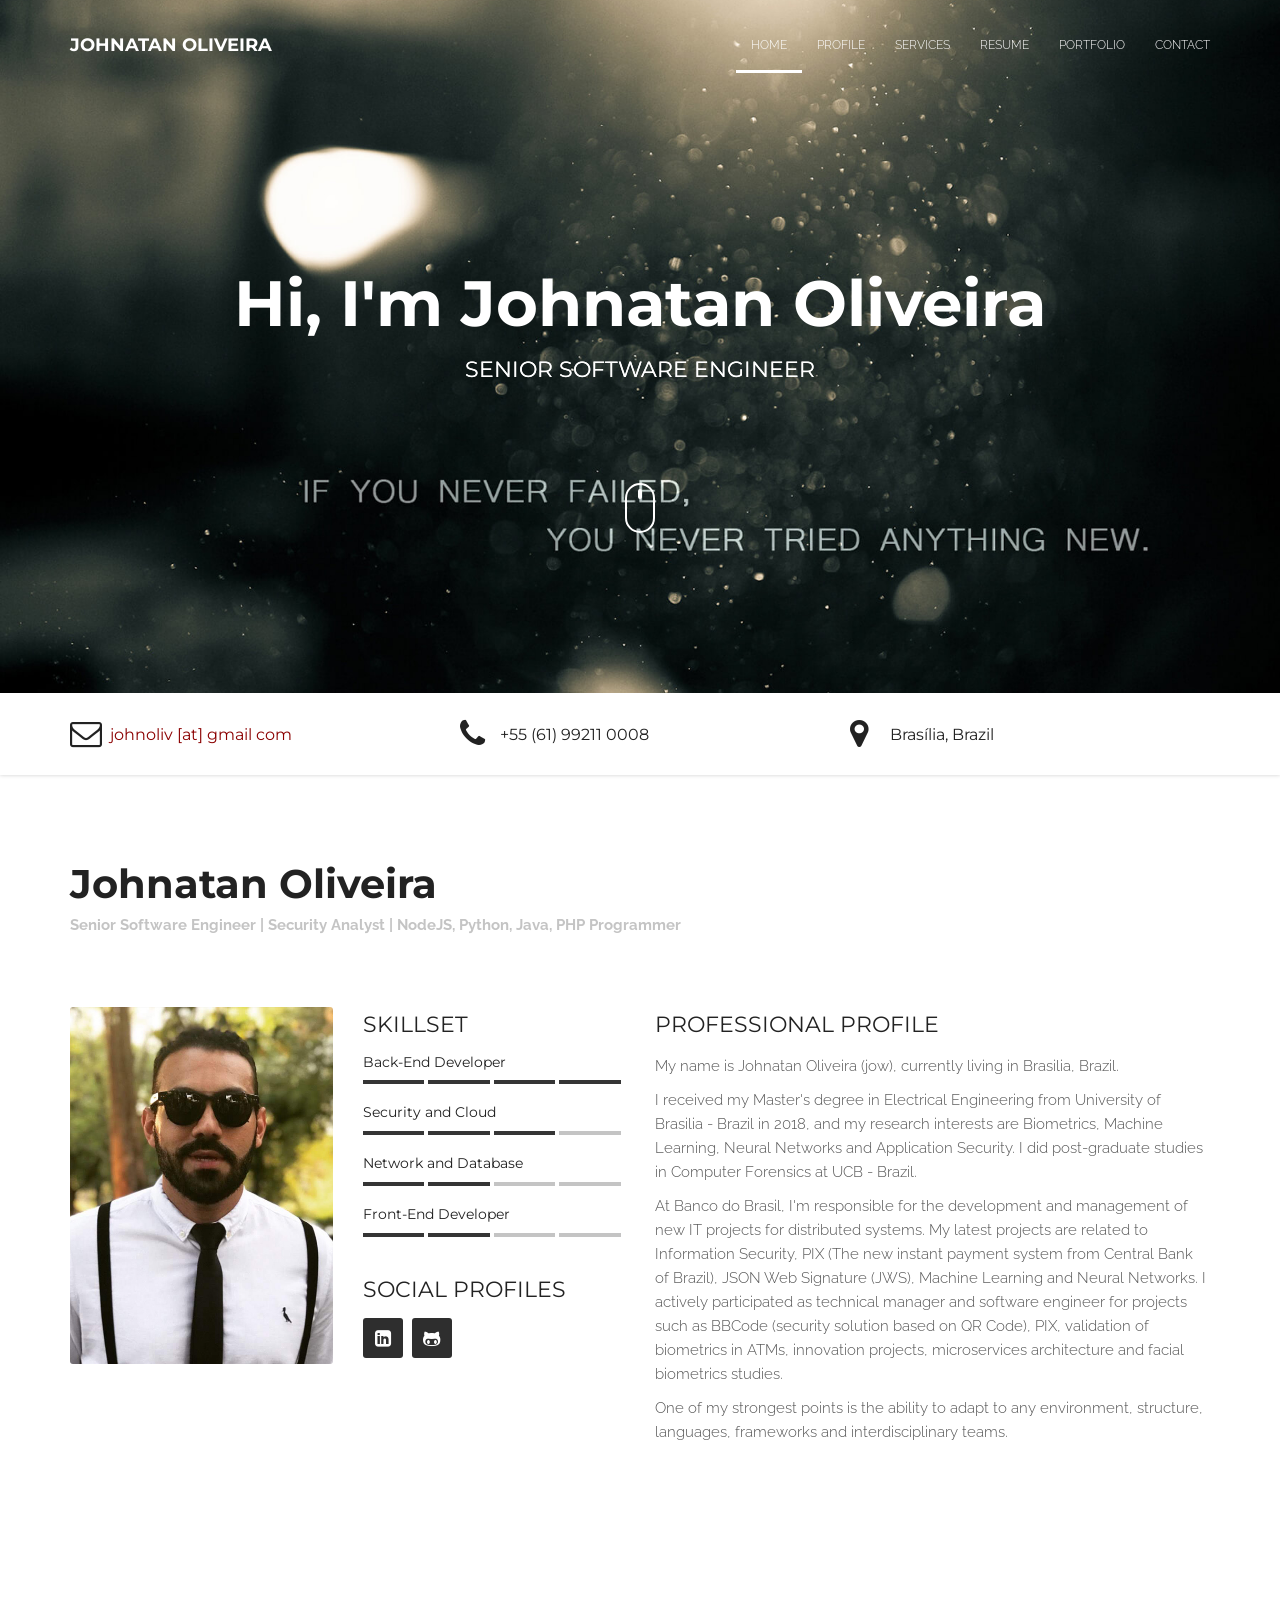
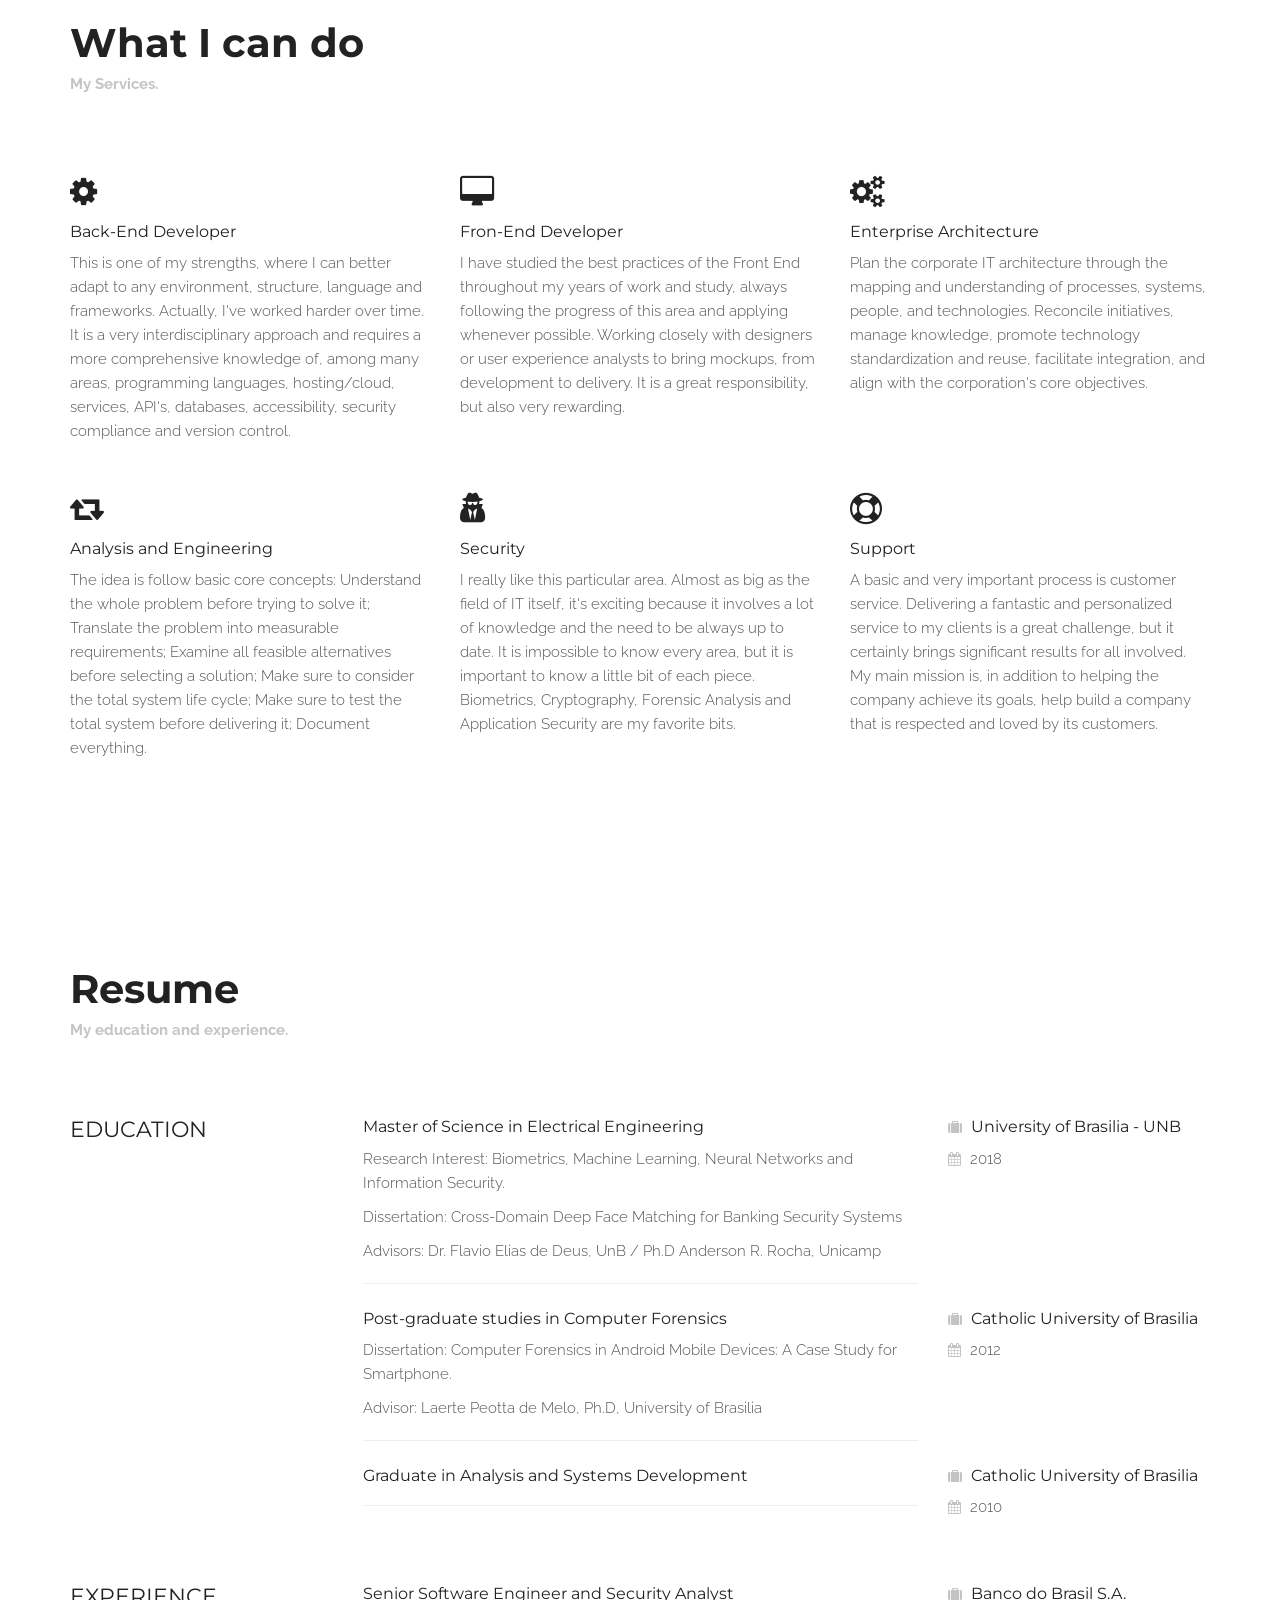
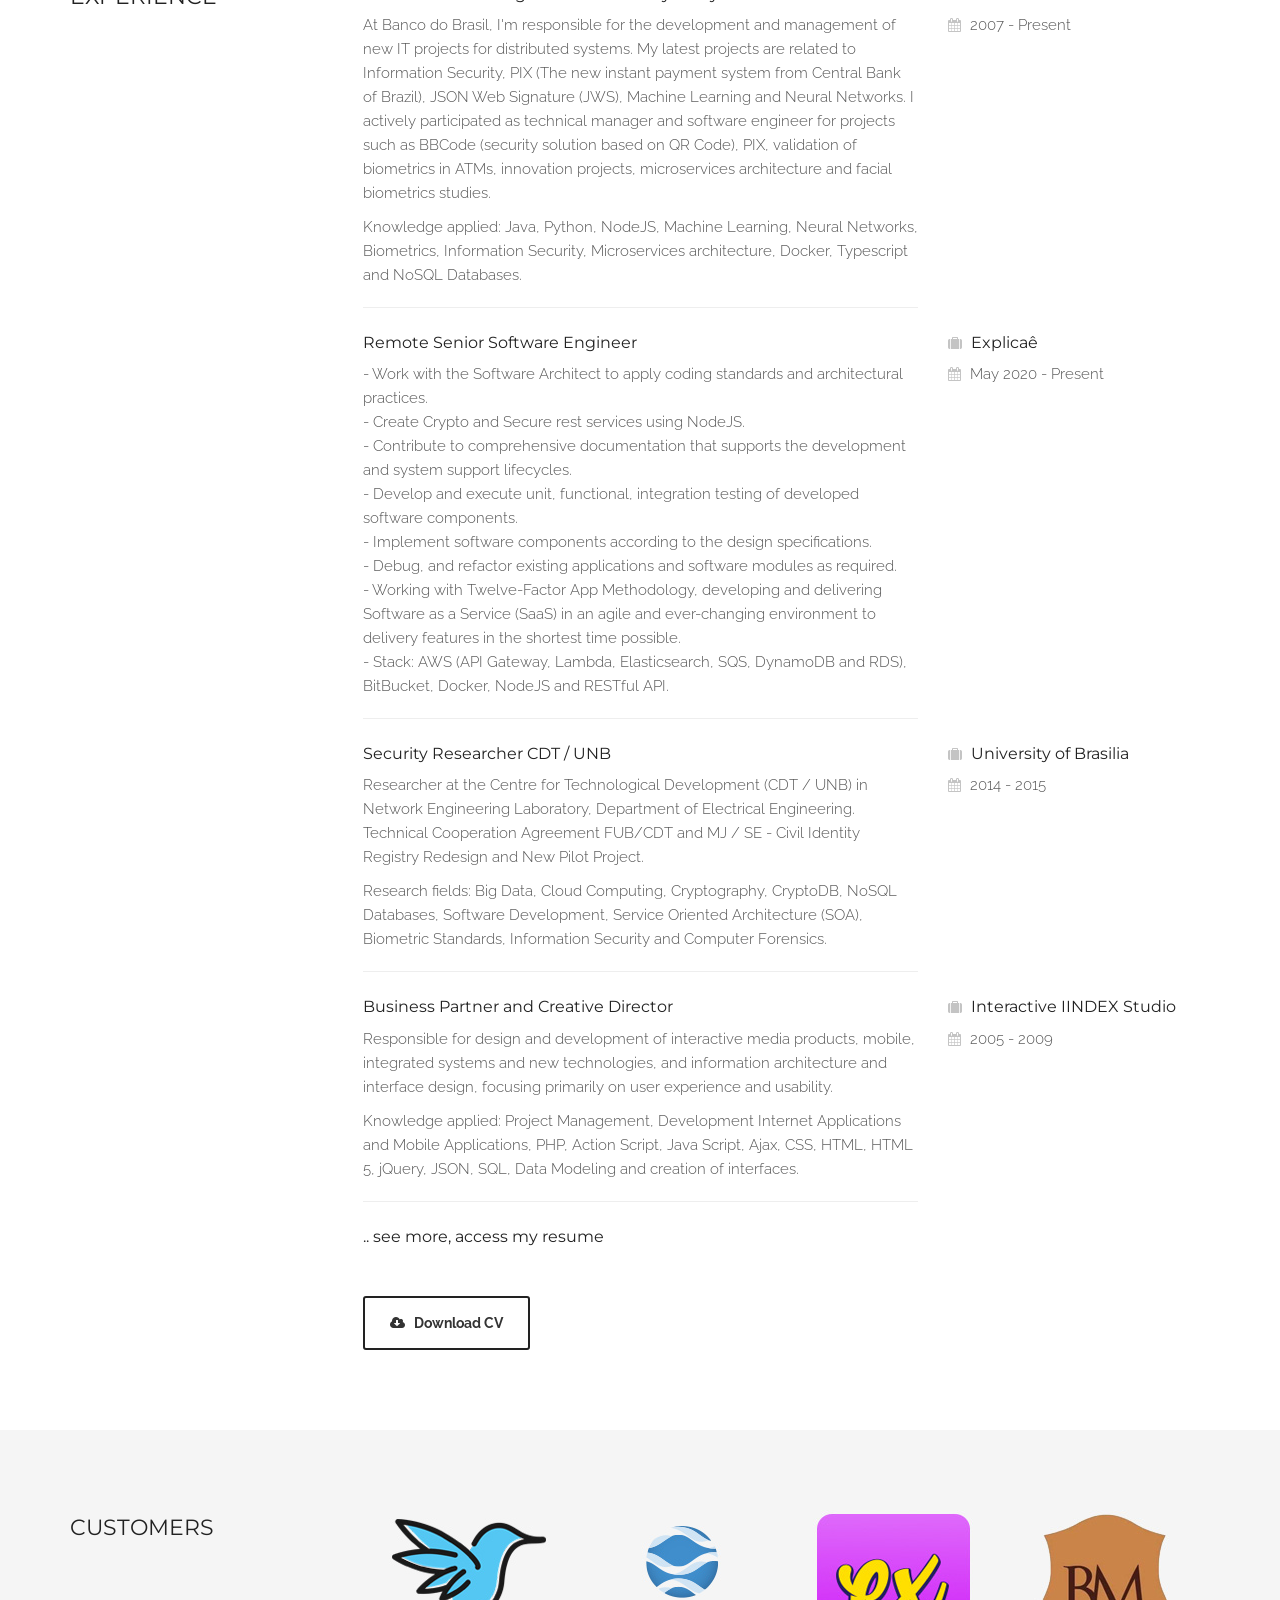
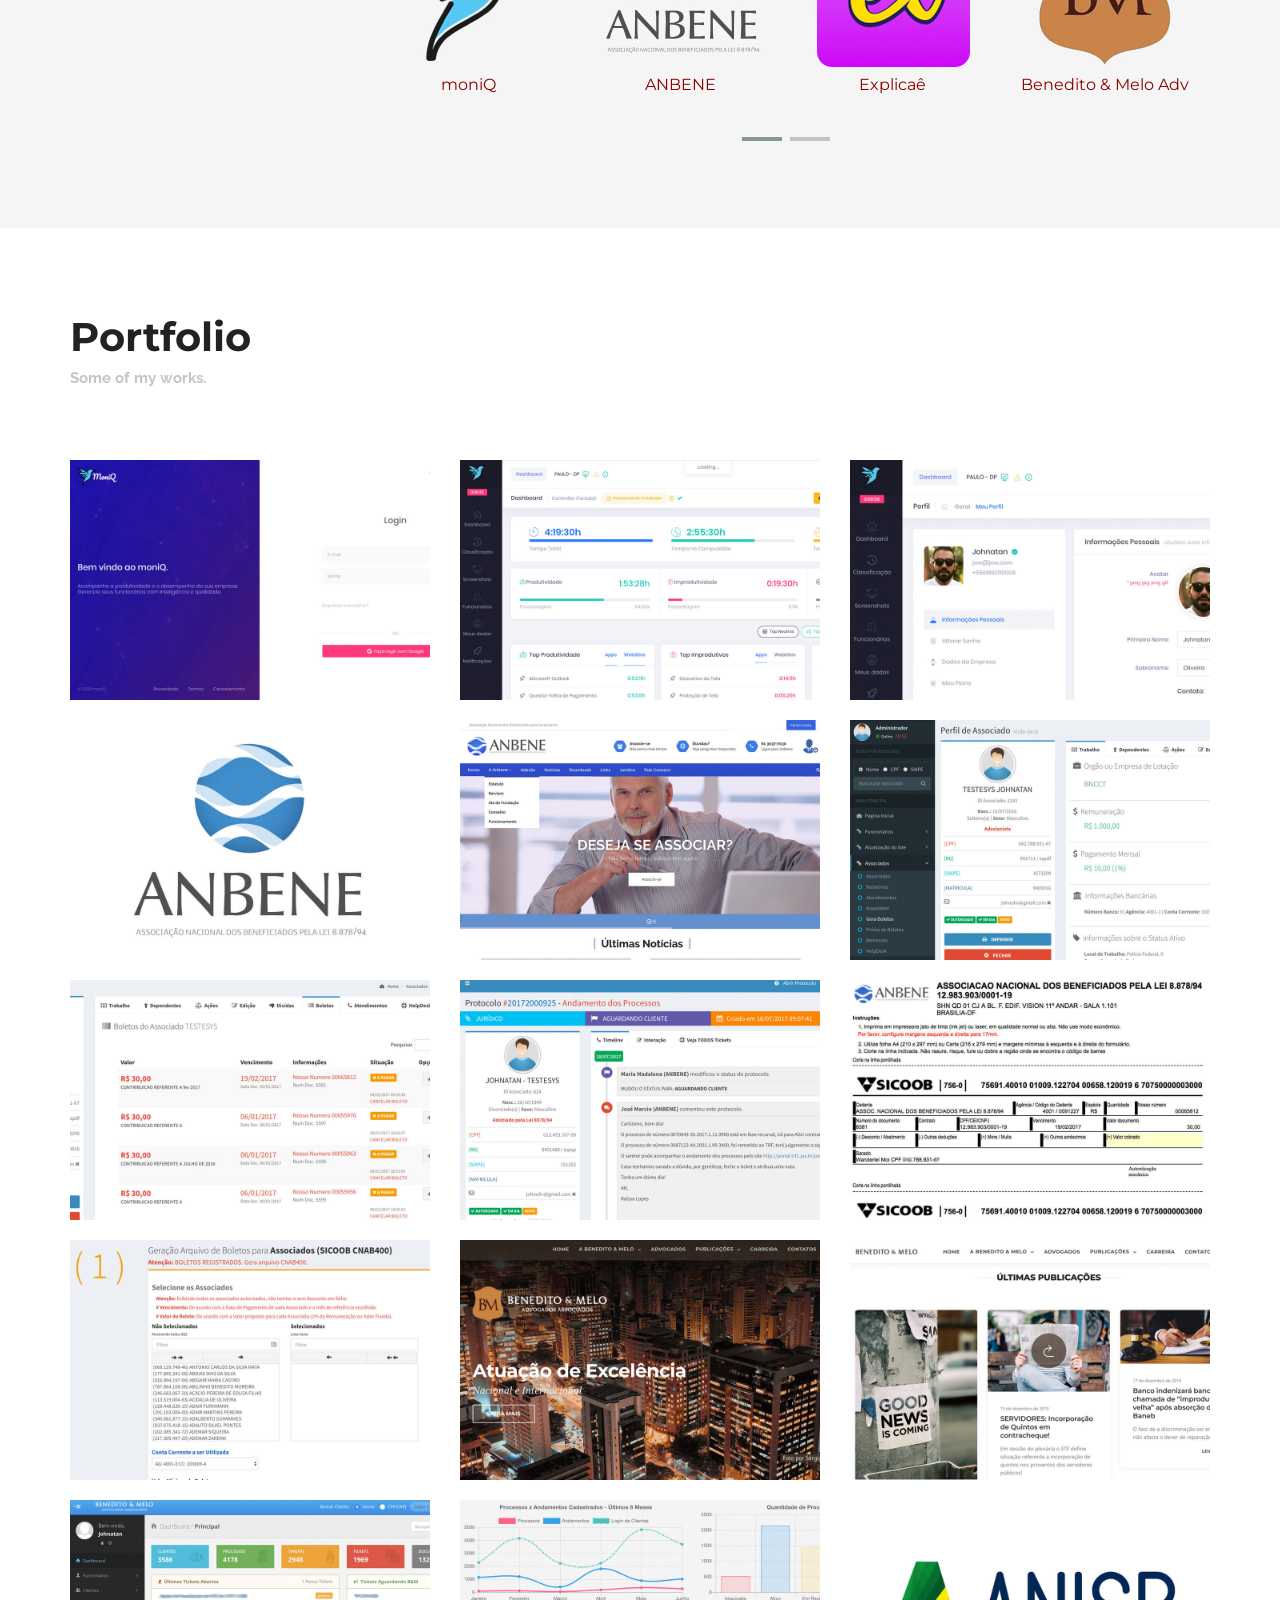
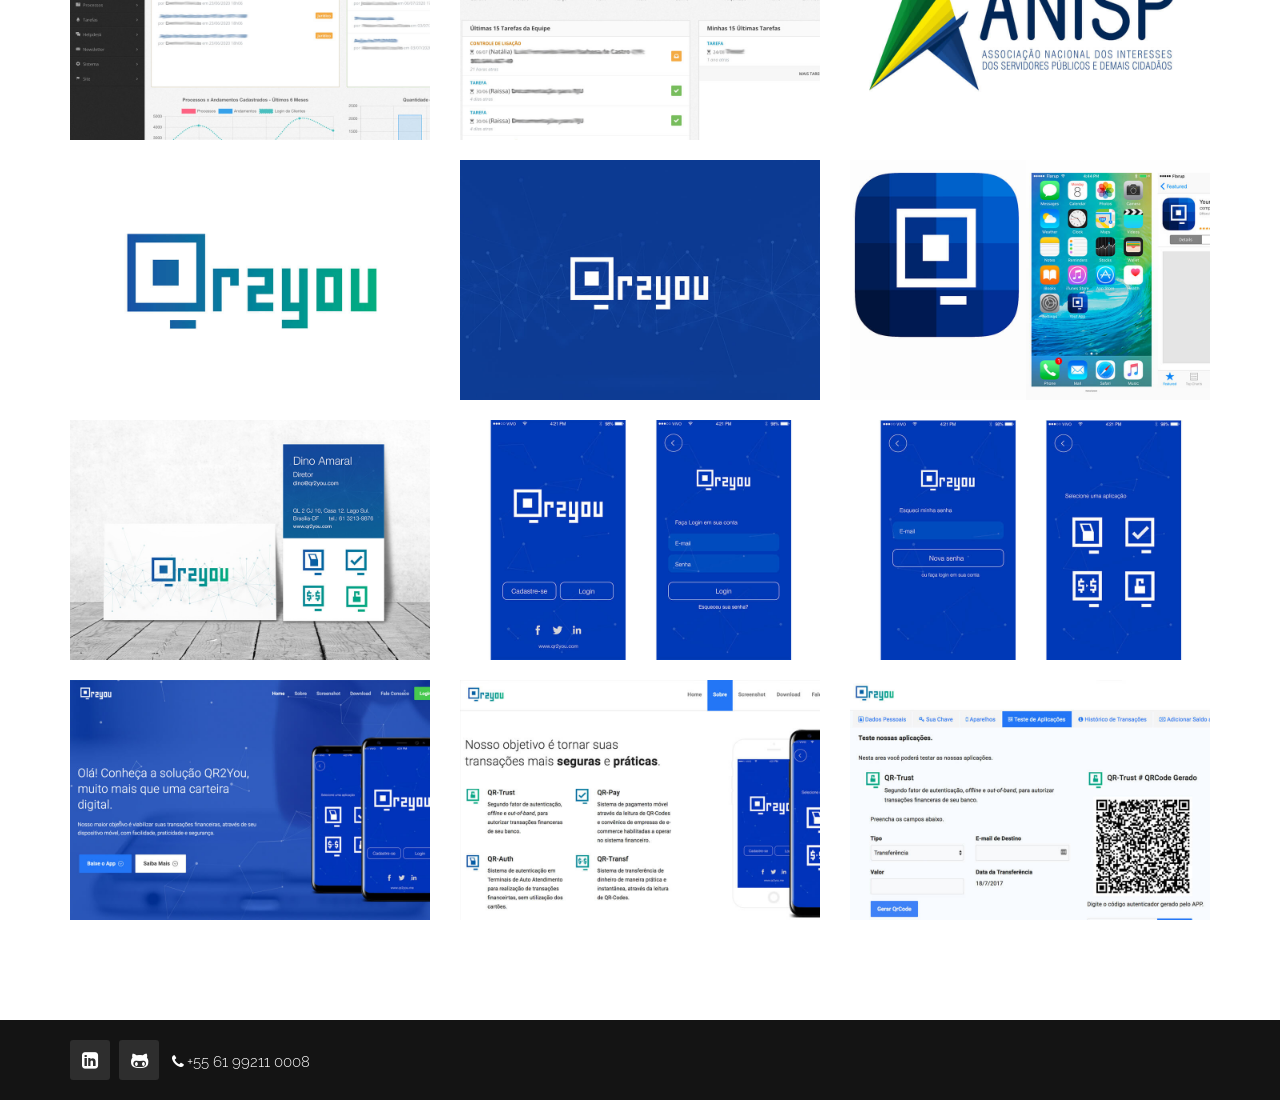
==== index.html @ 219130ed "put back" ====
<!DOCTYPE html>
<html lang="en">
<head>

	<meta charset="UTF-8">
	<meta content="Johnatan Oliveira - johnatan.net" name="TITLE">
	<meta name="url" content="https://johnatan.net" />
	<meta HTTP-EQUIV="Window-target" CONTENT="_top">
	<meta name="viewport" content="width=device-width, initial-scale=1.0">
	<meta name="description" content="Johnatan Oliveira - Curriculo, Portifolio, Resume - johnatan.net">
	<meta content="jow, joww, johnoliv, john, johnatan, oliveira, johnatan.net, portifolio, curriculo, resumo, resume, python, java, cobol, sistemas,
			system, analist, nodejs, engineer, senior, ti, security, cyber, forense, tecnology" name="keywords">
	<meta name="author" content="johnatan.net">
	<meta content="johnoliv@gmail.com" name="OWNER">
	<meta content="General" name="RATING">
	<meta content="index,follow" name="ROBOTS">
	<meta name="copyright" content="2020 [johnatan.net]">
	<meta name="MSSmartTagsPreventParsing" content="TRUE">
	<title>Johnatan Oliveira - johnatan.net</title>
	<meta name="verify-v1" content="P6yiMCvI8GOtOa2m2+alNCKmwLzjClPaSZYdPsxIdiE=" />
	<meta name="google-site-verification" content="boX0R1dofz3ns_29k1Vy2fRPqKeG4UAnkxhwM13jGfc" />

  <script>
    //johnatan.net
    (function(i,s,o,g,r,a,m){i['GoogleAnalyticsObject']=r;i[r]=i[r]||function(){
    (i[r].q=i[r].q||[]).push(arguments)},i[r].l=1*new Date();a=s.createElement(o),
    m=s.getElementsByTagName(o)[0];a.async=1;a.src=g;m.parentNode.insertBefore(a,m)
    })(window,document,'script','https://www.google-analytics.com/analytics.js','ga');

    ga('create', 'UA-96824476-1', 'auto');
    ga('send', 'pageview');

  </script>

  <!-- Favicon -->
  <link rel="icon" type="image/png" href="assets/images/favicon.ico">
  <link rel="apple-touch-icon" sizes="57x57" href="assets/images/faviconx57.png">
  <link rel="apple-touch-icon" sizes="72x72" href="assets/images/faviconx72.png">

  <!--[if IE]> <meta http-equiv="X-UA-Compatible" content="IE=edge"> <![endif]-->
  <meta name="viewport" content="width=device-width, initial-scale=1.0">

	<!-- CSS -->
	<!-- Bootstrap core CSS -->
	<link href="assets/bootstrap/css/bootstrap.min.css" rel="stylesheet" media="screen">

	<!-- Owl Carousel -->
	<link href="assets/css/owl.theme.css" rel="stylesheet">
	<link href="assets/css/owl.carousel.css" rel="stylesheet">

	<!-- Magnific-popup lightbox -->
	<link href="assets/css/magnific-popup.css" rel="stylesheet">

	<!-- Simple text rotator -->
	<link href="assets/css/simpletextrotator.css" rel="stylesheet">

	<!-- Font Awesome CSS -->
	<link href="assets/css/font-awesome.min.css" rel="stylesheet" media="screen">

	<!-- Animate css -->
	<link href="assets/css/animate.css" rel="stylesheet">

	<!-- Custom styles CSS -->
	<link href="assets/css/style.css" rel="stylesheet" media="screen">
</head>
<body>

	<div class="wrapper">

		<!-- Preloader -->

		<div id="preloader">
			<div id="status">
				<div class="status-mes"><h4>Johnatan Oliveira (jow)</h4></div>
			</div>
		</div>

		<!-- Navigation start -->

		<nav class="navbar navbar-custom navbar-fixed-top" role="navigation">
			<div class="container">

				<!-- Brand and toggle get grouped for better mobile display -->
				<div class="navbar-header">
					<button type="button" class="navbar-toggle" data-toggle="collapse" data-target="#bs-example-navbar-collapse-1">
						<span class="sr-only">Toggle navigation</span>
						<span class="icon-bar"></span>
						<span class="icon-bar"></span>
						<span class="icon-bar"></span>
					</button>
					<a class="navbar-brand" href="#">Johnatan Oliveira</a>
				</div>

				<!-- Collect the nav links, forms, and other content for toggling -->
				<div class="collapse navbar-collapse" id="bs-example-navbar-collapse-1">
					<ul class="nav navbar-nav navbar-right">
						<li><a href="#intro">home</a></li>
						<li><a href="#profile">Profile</a></li>
						<li><a href="#services">Services</a></li>
						<li><a href="#resume">Resume</a></li>
						<li><a href="#portfolio">Portfolio</a></li>
						<li><a href="#contact">Contact</a></li>
					</ul>
				</div>

			</div>
		</nav>

		<!-- Navigation end -->

		<!-- Intro section start -->

		<section id="intro" class="section">

			<div class="container">

				<div class="row">

					<div class="col-md-12">

						<div class="hello wow bounceInDown">
							<h1>Hi, I'm Johnatan Oliveira</h1>
							<h3><span class="rotate">Senior Software Engineer | Security Analyst | Python, NodeJS, Java, PHP Programmer.</span></h3>
						</div>

						<a href="#profile">
							<div class="mouse-icon">
								<div class="wheel"></div>
							</div>
						</a>

					</div>

				</div><!-- .row -->

			</div><!-- .container -->

		</section>

		<!-- Intro section end -->

		<!-- Profile contact callout section -->

		<section id="profile-contact" class="hidden-xs">

			<div class="container">

				<div class="row">

					<div class="col-sm-4">
						<div class="profile-item">
							<i class="fa fa-envelope-o"></i>
							<h4><a href="#"> johnoliv [at] gmail com</a></h4>
						</div>
					</div>

					<div class="col-sm-4">
						<div class="profile-item">
							<i class="fa fa-phone"></i>
							<h4>+55 (61) 99211 0008</h4>
						</div>
					</div>

					<div class="col-sm-4">
						<div class="profile-item">
							<i class="fa fa-map-marker"></i>
							<h4>Brasília, Brazil</h4>
						</div>
					</div>

				</div><!-- .row -->

			</div><!-- .container -->

		</section>

		<!-- Profile contact callout section -->

		<!-- Profile section start -->

		<section id="profile" class="section">

			<div class="container">

				<div class="row">

					<div class="col-md-12 headline">
						<h2>Johnatan Oliveira</h2>
						<p>Senior Software Engineer | Security Analyst | NodeJS, Python, Java, PHP Programmer</p>
					</div>

					<div class="col-md-3 col-sm-6 hidden-xs">
						<img class="avatar" src="assets/images/photo.jpg" alt="">
					</div>

					<div class="col-md-3 col-sm-6">

						<div class="profile-widget">
							<h3>Skillset</h3>

							<h5>Back-End Developer</h5>
							<div class="skill-bar">
								<div class="skill-rate-on"></div>
								<div class="skill-rate-on"></div>
								<div class="skill-rate-on"></div>
								<div class="skill-rate-on"></div>
							</div>

							<h5>Security and Cloud</h5>
							<div class="skill-bar">
								<div class="skill-rate-on"></div>
								<div class="skill-rate-on"></div>
								<div class="skill-rate-on"></div>
								<div class="skill-rate-off"></div>
							</div>

							<h5>Network and Database</h5>
							<div class="skill-bar">
								<div class="skill-rate-on"></div>
								<div class="skill-rate-on"></div>
								<div class="skill-rate-off"></div>
								<div class="skill-rate-off"></div>
							</div>

							<h5>Front-End Developer</h5>
							<div class="skill-bar">
								<div class="skill-rate-on"></div>
								<div class="skill-rate-on"></div>
								<div class="skill-rate-off"></div>
								<div class="skill-rate-off"></div>
							</div>

						</div>

						<div class="profile-widget">
							<h3>Social Profiles</h3>
							<ul class="widget-social">
								<li><a href="https://www.linkedin.com/in/johnoliv" target="_blank"><i class="fa fa-linkedin-square"></i></a></li>
								<li><a href="https://github.com/johnoliv" target="_blank"><i class="fa fa-github-alt"></i></a></li>
							</ul>
						</div>

					</div><!-- .col-md-3 -->

					<div class="col-md-6 col-sm-12">
						<h3>Professional Profile</h3>
						<p>My name is Johnatan Oliveira (jow), currently living in Brasilia, Brazil.</p>
            <p>I received my Master's degree in Electrical Engineering from University of Brasilia - Brazil in 2018, and my research interests are Biometrics, Machine Learning, Neural Networks and Application Security. I did post-graduate studies in Computer Forensics at UCB - Brazil.</p>
            <p>At Banco do Brasil, I'm responsible for the development and management of new IT projects for distributed systems. My latest projects are related to Information Security, PIX (The new instant payment system from Central Bank of Brazil), JSON Web Signature (JWS), Machine Learning and Neural Networks. I actively participated as technical manager and software engineer for projects such as BBCode (security solution based on QR Code), PIX, validation of biometrics in ATMs, innovation projects, microservices architecture and facial biometrics studies.</p>
            </p>One of my strongest points is the ability to adapt to any environment, structure, languages, frameworks and interdisciplinary teams.</p>
					</div>

				</div><!-- .row -->

			</div><!-- .container -->

		</section>

		<!-- Profile section end -->


		<!-- Services section start -->

		<section id="services" class="section">

			<div class="container">

				<div class="row">

					<div class="col-md-12 headline wow bounceInDown">
						<h2>What I can do</h2>
						<p>My Services.</p>
					</div>

					<div class="col-md-12">

						<div class="row">

							<div class="col-sm-4 wow bounceInLeft">
								<div class="service">
									<div class="icon">
										<i class="fa fa-cog"></i>
									</div>
									<h4>Back-End Developer</h4>
									<div class="text">
										<p>This is one of my strengths, where I can better adapt to any environment, structure, language and frameworks. Actually, I've worked harder over time. It is a very interdisciplinary approach and requires a more comprehensive knowledge of, among many areas, programming languages, hosting/cloud, services, API's, databases, accessibility, security compliance and version control.</p>
									</div>
								</div>
							</div>

							<div class="col-sm-4 wow bounceInUp">
								<div class="service">
									<div class="icon">
										<i class="fa fa-desktop"></i>
									</div>
									<h4>Fron-End Developer</h4>
									<div class="text">
										<p>I have studied the best practices of the Front End throughout my years of work and study, always following the progress of this area and applying whenever possible. Working closely with designers or user experience analysts to bring mockups, from development to delivery. It is a great responsibility, but also very rewarding.</p>
									</div>
								</div>
							</div>

							<div class="col-sm-4 wow bounceInRight">
								<div class="service">
									<div class="icon">
										<i class="fa fa-cogs"></i>
									</div>
									<h4>Enterprise Architecture</h4>
									<div class="text">
										<p>Plan the corporate IT architecture through the mapping and understanding of processes, systems, people, and technologies. Reconcile initiatives, manage knowledge, promote technology standardization and reuse, facilitate integration, and align with the corporation's core objectives.</p>
									</div>
								</div>
							</div>

						</div><!-- .row -->

						<div class="row">

							<div class="col-sm-4 wow bounceInUp" data-wow-delay=".2s">
								<div class="service">
									<div class="icon">
										<i class="fa fa-retweet"></i>
									</div>
									<h4>Analysis and Engineering</h4>
									<div class="text">
										<p>The idea is follow basic core concepts: Understand the whole problem before trying to solve it; Translate the problem into measurable requirements; Examine all feasible alternatives before selecting a solution; Make sure  to consider the total system life cycle; Make sure to test the total system before delivering it; Document everything.</p>
									</div>
								</div>
							</div>

							<div class="col-sm-4 wow bounceInUp" data-wow-delay=".4s">
								<div class="service">
									<div class="icon">
										<i class="fa fa-user-secret"></i>
									</div>
									<h4>Security</h4>
									<div class="text">
										<p>I really like this particular area. Almost as big as the field of IT itself, it's exciting because it involves a lot of knowledge and the need to be always up to date. It is impossible to know every area, but it is important to know a little bit of each piece. Biometrics, Cryptography, Forensic Analysis and Application Security are my favorite bits.</p>
									</div>
								</div>
							</div>

							<div class="col-sm-4 wow bounceInUp" data-wow-delay=".6s">
								<div class="service">
									<div class="icon">
										<i class="fa fa-life-ring"></i>
									</div>
									<h4>Support</h4>
									<div class="text">
										<p>A basic and very important process is customer service. Delivering a fantastic and personalized service to my clients is a great challenge, but it certainly brings significant results for all involved. My main mission is, in addition to helping the company achieve its goals, help build a company that is respected and loved by its customers.</p>
									</div>
								</div>
							</div>

						</div><!-- .row -->

					</div><!-- .col-md-12 -->

				</div><!-- .row -->

			</div><!-- .container -->

		</section>

		<!-- Services section end -->

		<!-- Resume section start -->

		<section id="resume" class="section">

			<div class="container">

				<div class="row">

					<div class="col-md-12 headline wow bounceInDown">
						<h2>Resume</h2>
						<p>My education and experience.</p>
					</div>

				</div><!-- .row -->

				<div class="row resume-items">

					<div class="col-md-3 wow bounceInLeft">
						<h3>Education</h3>
					</div>

					<div class="col-md-6 col-sm-8 resume-item wow bounceInUp">
						<h4>Master of Science in Electrical Engineering</h4>
						<p>Research Interest: Biometrics, Machine Learning, Neural Networks and Information Security.</p>
            <p>Dissertation: Cross-Domain Deep Face Matching for Banking Security Systems</p>
            <p>Advisors: Dr. Flavio Elias de Deus, UnB / Ph.D Anderson R. Rocha, Unicamp</p>
						<hr class="hidden-xs">
					</div>

					<div class="col-md-3 col-sm-4 resume-place wow bounceInRight">
						<h4><i class="fa fa-suitcase"></i> University of Brasilia - UNB</h4>
						<i class="fa fa-calendar"></i> 2018
						<hr class="visible-xs">
					</div>

					<div class="col-md-6 col-md-offset-3 col-sm-8 resume-item wow bounceInUp">
						<h4>Post-graduate studies in Computer Forensics</h4>
						<p>Dissertation: Computer Forensics in Android Mobile Devices: A Case Study for Smartphone.</p>
            <p>Advisor: Laerte Peotta de Melo, Ph.D, University of Brasilia</p>
						<hr class="hidden-xs">
					</div>

					<div class="col-md-3 col-sm-4 resume-place wow bounceInRight">
						<h4><i class="fa fa-suitcase"></i> Catholic University of Brasilia</h4>
						<i class="fa fa-calendar"></i> 2012
						<hr class="visible-xs">
					</div>

          <div class="col-md-6 col-md-offset-3 col-sm-8 resume-item wow bounceInUp">
						<h4>Graduate in Analysis and Systems Development</h4>
						<hr class="hidden-xs">
					</div>

					<div class="col-md-3 col-sm-4 resume-place wow bounceInRight">
						<h4><i class="fa fa-suitcase"></i> Catholic University of Brasilia</h4>
						<i class="fa fa-calendar"></i> 2010
						<hr class="visible-xs">
					</div>

				</div><!-- .row -->

				<div class="row resume-items">

					<div class="col-md-3 wow bounceInLeft">
						<h3>Experience</h3>
					</div>

					<div class="col-md-6 col-sm-8 resume-item wow bounceInUp">
						<h4>Senior Software Engineer and Security Analyst</h4>
						<p>At Banco do Brasil, I'm responsible for the development and management of new IT projects for distributed systems. My latest projects are related to Information Security, PIX (The new instant payment system from Central Bank of Brazil), JSON Web Signature (JWS), Machine Learning and Neural Networks. I actively participated as technical manager and software engineer for projects such as BBCode (security solution based on QR Code), PIX, validation of biometrics in ATMs, innovation projects, microservices architecture and facial biometrics studies.</p>
            			<p>Knowledge applied: Java, Python, NodeJS, Machine Learning, Neural Networks, Biometrics, Information Security, Microservices architecture, Docker, Typescript and NoSQL Databases.</p>
						<hr class="hidden-xs">
					</div>

					<div class="col-md-3 col-sm-4 resume-place wow bounceInRight">
						<h4><i class="fa fa-suitcase"></i> Banco do Brasil S.A.</h4>
						<i class="fa fa-calendar"></i> 2007 - Present
						<hr class="visible-xs">
					</div>

					<div class="col-md-6 col-md-offset-3 col-sm-8 resume-item wow bounceInUp">
						<h4>Remote Senior Software Engineer</h4>
						<p>- Work with the Software Architect to apply coding standards and architectural practices.<br>
							- Create Crypto and Secure rest services using NodeJS.<br>
							- Contribute to comprehensive documentation that supports the development and system support lifecycles.<br>
							- Develop and execute unit, functional, integration testing of developed software components.<br>
							- Implement software components according to the design specifications.<br>
							- Debug, and refactor existing applications and software modules as required.<br>
							- Working with Twelve-Factor App Methodology, developing and delivering Software as a Service (SaaS) in an agile and ever-changing environment to delivery features in the shortest time possible.<br>
							- Stack: AWS (API Gateway, Lambda, Elasticsearch, SQS, DynamoDB and RDS), BitBucket, Docker, NodeJS and RESTful API.</p>
						<hr class="hidden-xs">
					</div>

					<div class="col-md-3 col-sm-4 resume-place wow bounceInRight">
						<h4><i class="fa fa-suitcase"></i> Explicaê</h4>
						<i class="fa fa-calendar"></i> May 2020 - Present
						<hr class="visible-xs">
					</div>

					<div class="col-md-6 col-md-offset-3 col-sm-8 resume-item wow bounceInUp">
						<h4>Security Researcher CDT / UNB</h4>
						<p>Researcher at the Centre for Technological Development (CDT / UNB) in Network Engineering Laboratory, Department of Electrical Engineering. Technical Cooperation Agreement FUB/CDT and MJ / SE - Civil Identity Registry Redesign and New Pilot Project.</p>
            			<p>Research fields: Big Data, Cloud Computing, Cryptography, CryptoDB, NoSQL Databases, Software Development, Service Oriented Architecture (SOA), Biometric Standards, Information Security and Computer Forensics.</p>
						<hr class="hidden-xs">
					</div>

					<div class="col-md-3 col-sm-4 resume-place wow bounceInRight">
						<h4><i class="fa fa-suitcase"></i> University of Brasilia</h4>
						<i class="fa fa-calendar"></i> 2014 - 2015
						<hr class="visible-xs">
					</div>

          <div class="col-md-6 col-md-offset-3 col-sm-8 resume-item wow bounceInUp">
						<h4>Business Partner and Creative Director</h4>
						<p>Responsible for design and development of interactive media products, mobile, integrated systems and new technologies, and information architecture and interface design, focusing primarily on user experience and usability.</p>
            <p> Knowledge applied: Project Management, Development Internet Applications and Mobile Applications, PHP, Action Script, Java Script, Ajax, CSS, HTML, HTML 5, jQuery, JSON, SQL, Data Modeling and creation of interfaces.</p>
						<hr class="hidden-xs">
					</div>

					<div class="col-md-3 col-sm-4 resume-place wow bounceInRight">
						<h4><i class="fa fa-suitcase"></i> Interactive IINDEX Studio</h4>
						<i class="fa fa-calendar"></i> 2005 - 2009
						<hr class="visible-xs">
					</div>


          <div class="col-md-6 col-md-offset-3 col-sm-8 resume-item wow bounceInUp">
						<h4>.. see more, access my resume</h4>
					</div>


				</div><!-- .row -->

				<div class="row">

					<div class="col-md-6 col-md-offset-3 wow bounceInUp">
						<a href="https://johnatan.net/cv_johnatan.pdf" class="btn btn-default btn-custom-2" target="_blank"><i class="fa fa-cloud-download icon-before"></i> Download CV</a>
					</div>

				</div><!-- .row -->

			</div><!-- .container -->

		</section>

		<!-- Resume section end -->

		<!-- Callout section start -->

		<section id="clients" class="callout">

			<div class="container">

				<div class="row">

					<div class="col-md-3 hidden-xs">
						<h3>Customers</h3>
					</div>

					<div class="col-md-9">

						<div id="owl-clients" class="owl-carousel">

							<div class="owl-item">
								<img src="assets/images/logo/moniq_160x.jpg" alt="moniQ">
								<h4><a href="https://www.moniq.com.br/" target="_blank" class="">moniQ</a></h4>
							</div>
							
							<div class="owl-item">
								<img src="assets/images/logo/anbene_160x.jpg" alt="ANBENE">
								<h4><a href="https://www.anbene.org.br/" target="_blank" class="">ANBENE</a></h4>
							</div>

							<div class="owl-item">
								<img src="assets/images/logo/ex_160x.png" alt="Explicaê">
								<h4><a href="https://www.explicae.com.br/" target="_blank" class="">Explicaê</a></h4>
							</div>

							<div class="owl-item">
								<img src="assets/images/logo/bmj_160x.jpg" alt="Benedito & Melo Adv">
								<h4><a href="https://www.beneditoemelo.com.br" target="_blank" class="">Benedito & Melo Adv</a></h4>
							</div>

							<div class="owl-item">
								<img src="assets/images/logo/qr2you_160x.jpg" alt="QR2You.com">
								<h4><a href="https://www.qr2you.com" target="_blank" class="">QR2You.com</a></h4>
							</div>

							<!-- <div class="owl-item">
								<img src="assets/images/logo/cidademarkt_160x.jpg" alt="CidadeMarketing">
								<h4>CidadeMarketing</h4>
							</div> -->

						</div>

					</div><!-- .col-md-9 -->

				</div><!-- .row -->

			</div><!-- .container -->

		</section>

		<!-- Callout section end -->

		<!-- Portfolio section start -->

		<section id="portfolio" class="section">

			<div class="container">

				<div class="row">

					<div class="col-md-12 headline">
						<h2>Portfolio</h2>
						<p>Some of my works.</p>
					</div>

					<div class="col-md-4 col-sm-6">
						<a href="assets/images/port/port_moniq0.jpg" class="pop-up" title="moniQ">
							<div class="portfolio-item">
								<div class="portfolio-item-preview">
									<img src="assets/images/port/port_moniq0.jpg" alt="">
								</div>
								<div class="portfolio-item-description">
									<h3>moniQ</h3>
									<p>Produtividade e o desempenho da sua empresa</p>
								</div>
							</div>
						</a>
					</div>

					<div class="col-md-4 col-sm-6">
						<a href="assets/images/port/port_moniq1.jpg" class="pop-up" title="moniQ">
							<div class="portfolio-item">
								<div class="portfolio-item-preview">
									<img src="assets/images/port/port_moniq1.jpg" alt="">
								</div>
								<div class="portfolio-item-description">
									<h3>moniQ</h3>
									<p>Produtividade e o desempenho da sua empresa</p>
								</div>
							</div>
						</a>
					</div>

					<div class="col-md-4 col-sm-6">
						<a href="assets/images/port/port_moniq2.jpg" class="pop-up" title="moniQ">
							<div class="portfolio-item">
								<div class="portfolio-item-preview">
									<img src="assets/images/port/port_moniq2.jpg" alt="">
								</div>
								<div class="portfolio-item-description">
									<h3>moniQ</h3>
									<p>Produtividade e o desempenho da sua empresa</p>
								</div>
							</div>
						</a>
					</div>

					<div class="col-md-4 col-sm-6">
						<a href="assets/images/port/port_1.jpg" class="pop-up" title="Logo ANBENE">
							<div class="portfolio-item">
								<div class="portfolio-item-preview">
									<img src="assets/images/port/port_1.jpg" alt="">
								</div>
								<div class="portfolio-item-description">
									<h3>ANBENE</h3>
									<p>Logo ANBENE</p>
								</div>
							</div>
						</a>
					</div>

					<div class="col-md-4 col-sm-6">
						<a href="assets/images/port/port_2.jpg" class="video-pop-up" title="Site ANBENE.org.br">
							<div class="portfolio-item">
								<div class="portfolio-item-preview">
									<img src="assets/images/port/port_2.jpg" alt="">
								</div>
								<div class="portfolio-item-description">
									<h3>Site ANBENE</h3>
									<p>Site ANBENE.org.br</p>
								</div>
							</div>
						</a>
					</div>

					<div class="col-md-4 col-sm-6">
						<a href="assets/images/port/port_3.jpg" class="pop-up" title="Controle de Associação | Administrativo | Financeiro">
							<div class="portfolio-item">
								<div class="portfolio-item-preview">
									<img src="assets/images/port/port_3.jpg" alt="">
								</div>
								<div class="portfolio-item-description">
									<h3>Sistema ANBENE</h3>
									<p>Controle de Associação | Administrativo | Financeiro</p>
								</div>
							</div>
						</a>
					</div>

          <div class="col-md-4 col-sm-6">
						<a href="assets/images/port/port_4.jpg" class="pop-up" title="Geração e Controle de Boletos Bancários | CNAB400 | Financeiro">
							<div class="portfolio-item">
								<div class="portfolio-item-preview">
									<img src="assets/images/port/port_4.jpg" alt="">
								</div>
								<div class="portfolio-item-description">
									<h3>Sistema Financeiro ANBENE</h3>
									<p>Geração e Controle de Boletos Bancários | CNAB400 | Financeiro</p>
								</div>
							</div>
						</a>
					</div>

          <div class="col-md-4 col-sm-6">
						<a href="assets/images/port/port_5.jpg" class="pop-up" title="HelpDesk Personalizado | Atendimento Associados">
							<div class="portfolio-item">
								<div class="portfolio-item-preview">
									<img src="assets/images/port/port_5.jpg" alt="">
								</div>
								<div class="portfolio-item-description">
									<h3>Sistema HelpDesk ANBENE</h3>
									<p>HelpDesk Personalizado | Atendimento Associados</p>
								</div>
							</div>
						</a>
					</div>

          <div class="col-md-4 col-sm-6">
						<a href="assets/images/port/port_6.jpg" class="pop-up" title="Geração de Boletos Sicoob e Banco do Brasil | CNAB400">
							<div class="portfolio-item">
								<div class="portfolio-item-preview">
									<img src="assets/images/port/port_6.jpg" alt="">
								</div>
								<div class="portfolio-item-description">
									<h3>Sistema Financeiro ANBENE | Sicoob | Banco do Brasil</h3>
									<p>Geração de Boletos Sicoob e Banco do Brasil | CNAB400</p>
								</div>
							</div>
						</a>
					</div>

          <div class="col-md-4 col-sm-6">
						<a href="assets/images/port/port_7.jpg" class="pop-up" title="Geração de Boletos Sicoob e Banco do Brasil | CNAB400">
							<div class="portfolio-item">
								<div class="portfolio-item-preview">
									<img src="assets/images/port/port_7.jpg" alt="">
								</div>
								<div class="portfolio-item-description">
									<h3>Sistema Financeiro ANBENE | Sicoob | Banco do Brasil</h3>
									<p>Geração de Boletos Sicoob e Banco do Brasil | CNAB400</p>
								</div>
							</div>
						</a>
					</div>


		<div class="col-md-4 col-sm-6">
			<a href="assets/images/port/port_bened1.jpg" class="pop-up" title="Benedito & Melo Adv">
				<div class="portfolio-item">
					<div class="portfolio-item-preview">
						<img src="assets/images/port/port_bened1.jpg" alt="">
					</div>
					<div class="portfolio-item-description">
						<h3>Benedito & Melo Adv</h3>
						<p>Site B&M</p>
					</div>
				</div>
			</a>
		</div>


		<div class="col-md-4 col-sm-6">
			<a href="assets/images/port/port_bened2.jpg" class="pop-up" title="Benedito & Melo Adv">
				<div class="portfolio-item">
					<div class="portfolio-item-preview">
						<img src="assets/images/port/port_bened2.jpg" alt="">
					</div>
					<div class="portfolio-item-description">
						<h3>Benedito & Melo Adv</h3>
						<p>Site B&M</p>
					</div>
				</div>
			</a>
		</div>

		<div class="col-md-4 col-sm-6">
			<a href="assets/images/port/port_bened3.jpg" class="pop-up" title="Benedito & Melo Adv">
				<div class="portfolio-item">
					<div class="portfolio-item-preview">
						<img src="assets/images/port/port_bened3.jpg" alt="">
					</div>
					<div class="portfolio-item-description">
						<h3>Sistema de Processos e Tarefas</h3>
						<p>Benedito & Melo Adv</p>
					</div>
				</div>
			</a>
		</div>

		<div class="col-md-4 col-sm-6">
			<a href="assets/images/port/port_bened4.jpg" class="pop-up" title="Benedito & Melo Adv">
				<div class="portfolio-item">
					<div class="portfolio-item-preview">
						<img src="assets/images/port/port_bened4.jpg" alt="">
					</div>
					<div class="portfolio-item-description">
						<h3>Sistema de Processos e Tarefas</h3>
						<p>Benedito & Melo Adv</p>
					</div>
				</div>
			</a>
		</div>


          <div class="col-md-4 col-sm-6">
			<a href="assets/images/port/port_8.jpg" class="pop-up" title="Logo ANISP">
				<div class="portfolio-item">
					<div class="portfolio-item-preview">
						<img src="assets/images/port/port_8.jpg" alt="">
					</div>
					<div class="portfolio-item-description">
						<h3>ANISP</h3>
						<p>Logo ANISP</p>
					</div>
				</div>
			</a>
		</div> 

          <div class="col-md-4 col-sm-6">
						<a href="assets/images/port/port_10.jpg" class="pop-up" title="Logo Qr2You">
							<div class="portfolio-item">
								<div class="portfolio-item-preview">
									<img src="assets/images/port/port_10.jpg" alt="">
								</div>
								<div class="portfolio-item-description">
									<h3>Qr2You</h3>
									<p>Logo Qr2You</p>
								</div>
							</div>
						</a>
					</div>

          <div class="col-md-4 col-sm-6">
						<a href="assets/images/port/port_11.jpg" class="pop-up" title="Logo Qr2You">
							<div class="portfolio-item">
								<div class="portfolio-item-preview">
									<img src="assets/images/port/port_11.jpg" alt="">
								</div>
								<div class="portfolio-item-description">
									<h3>Qr2You</h3>
									<p>Logo Qr2You</p>
								</div>
							</div>
						</a>
					</div>

          <div class="col-md-4 col-sm-6">
						<a href="assets/images/port/port_12.jpg" class="pop-up" title="Icon Qr2You">
							<div class="portfolio-item">
								<div class="portfolio-item-preview">
									<img src="assets/images/port/port_12.jpg" alt="">
								</div>
								<div class="portfolio-item-description">
									<h3>Qr2You</h3>
									<p>Icon Qr2You</p>
								</div>
							</div>
						</a>
					</div>

          <div class="col-md-4 col-sm-6">
						<a href="assets/images/port/port_13.jpg" class="pop-up" title="Business Card Qr2You">
							<div class="portfolio-item">
								<div class="portfolio-item-preview">
									<img src="assets/images/port/port_13.jpg" alt="">
								</div>
								<div class="portfolio-item-description">
									<h3>Qr2You</h3>
									<p>Business Card Qr2You</p>
								</div>
							</div>
						</a>
					</div>

          <div class="col-md-4 col-sm-6">
						<a href="assets/images/port/port_14.jpg" class="pop-up" title="APP Mobile Qr2You">
							<div class="portfolio-item">
								<div class="portfolio-item-preview">
									<img src="assets/images/port/port_14.jpg" alt="">
								</div>
								<div class="portfolio-item-description">
									<h3>Qr2You</h3>
									<p>APP Mobile Qr2You</p>
								</div>
							</div>
						</a>
					</div>

          <div class="col-md-4 col-sm-6">
						<a href="assets/images/port/port_15.jpg" class="pop-up" title="APP Mobile Qr2You">
							<div class="portfolio-item">
								<div class="portfolio-item-preview">
									<img src="assets/images/port/port_15.jpg" alt="">
								</div>
								<div class="portfolio-item-description">
									<h3>Qr2You</h3>
									<p>APP Mobile Qr2You</p>
								</div>
							</div>
						</a>
					</div>

          <div class="col-md-4 col-sm-6">
						<a href="assets/images/port/port_16.jpg" class="pop-up" title="Site Qr2You">
							<div class="portfolio-item">
								<div class="portfolio-item-preview">
									<img src="assets/images/port/port_16.jpg" alt="">
								</div>
								<div class="portfolio-item-description">
									<h3>Qr2You</h3>
									<p>Site Qr2You</p>
								</div>
							</div>
						</a>
					</div>

          <div class="col-md-4 col-sm-6">
						<a href="assets/images/port/port_17.jpg" class="pop-up" title="Site Qr2You">
							<div class="portfolio-item">
								<div class="portfolio-item-preview">
									<img src="assets/images/port/port_17.jpg" alt="">
								</div>
								<div class="portfolio-item-description">
									<h3>Qr2You</h3>
									<p>Site Qr2You</p>
								</div>
							</div>
						</a>
					</div>

          <div class="col-md-4 col-sm-6">
						<a href="assets/images/port/port_18.jpg" class="pop-up" title="Sistema Qr2You">
							<div class="portfolio-item">
								<div class="portfolio-item-preview">
									<img src="assets/images/port/port_18.jpg" alt="">
								</div>
								<div class="portfolio-item-description">
									<h3>Qr2You</h3>
									<p>Sistema Qr2You</p>
								</div>
							</div>
						</a>
					</div>

				</div><!-- .row -->

			</div><!-- .container -->

		</section>

		<!-- Portfolio section end -->

		<!-- Footer start -->

		<footer id="footer">

			<div class="container">

				<div class="row">

					<div class="col-md-12">
						<ul class="widget-social">
							<li><a href="https://www.linkedin.com/in/johnoliv" target="_blank"><i class="fa fa-linkedin-square"></i></a></li>
							<li><a href="https://github.com/johnoliv" target="_blank"><i class="fa fa-github-alt"></i></a></li>
							<li><i class="fa fa-fw fa-phone"></i>+55 61 99211 0008</li>
						</ul>
					</div> 

				</div><!-- .row -->

			</div><!-- .container -->

		</footer>

		<!-- Footer end -->

	</div><!-- .wrapper -->

	<!-- Javascript files -->
	<!-- jQuery -->
	<script src="assets/js/jquery-1.11.0.min.js"></script>
	<!-- Bootstrap JS -->
	<script src="assets/bootstrap/js/bootstrap.min.js"></script>
	<!-- Background slider -->
	<script src="assets/js/jquery.backstretch.min.js"></script>
	<!-- OwlCarousel -->
	<script src="assets/js/owl.carousel.min.js"></script>
	<!-- Modal for portfolio -->
	<script src="assets/js/jquery.magnific-popup.min.js"></script>
	<!-- Text rotator -->
	<script src="assets/js/jquery.simple-text-rotator.min.js"></script>
	<!-- Waypoints -->
	<script src="assets/js/jquery.waypoints.js"></script>
	<!-- CountTo  -->
	<script src="assets/js/jquery.countTo.js"></script>
	<!-- WOW - Reveal Animations When You Scroll -->
	<script src="assets/js/wow.min.js"></script>
	<!-- Smooth scroll -->
	<script src="assets/js/smoothscroll.js"></script>
	<!-- Fitvids -->
	<script src="assets/js/jquery.fitvids.js"></script>
	<!-- jqBootstrapValidation -->
	<script src="assets/js/jqBootstrapValidation.js"></script>
	<!-- Custom scripts -->
	<script src="assets/js/custom.js"></script>

</body>
</html>
---- assets/css/simpletextrotator.css ----
.rotating {
  display: inline-block;
  -webkit-transform-style: preserve-3d;
  -moz-transform-style: preserve-3d;
  -ms-transform-style: preserve-3d;
  -o-transform-style: preserve-3d;
  transform-style: preserve-3d;
  -webkit-transform: rotateX(0) rotateY(0) rotateZ(0);
  -moz-transform: rotateX(0) rotateY(0) rotateZ(0);
  -ms-transform: rotateX(0) rotateY(0) rotateZ(0);
  -o-transform: rotateX(0) rotateY(0) rotateZ(0);
  transform: rotateX(0) rotateY(0) rotateZ(0);
  -webkit-transition: 0.5s;
  -moz-transition: 0.5s;
  -ms-transition: 0.5s;
  -o-transition: 0.5s;
  transition: 0.5s;
  -webkit-transform-origin-x: 50%;
}

.rotating.flip {
  position: relative;
}

.rotating .front, .rotating .back {
  left: 0;
  top: 0;
  -webkit-backface-visibility: hidden;
  -moz-backface-visibility: hidden;
  -ms-backface-visibility: hidden;
  -o-backface-visibility: hidden;
  backface-visibility: hidden;
}

.rotating .front {
  position: absolute;
  display: inline-block;
  -webkit-transform: translate3d(0,0,1px);
  -moz-transform: translate3d(0,0,1px);
  -ms-transform: translate3d(0,0,1px);
  -o-transform: translate3d(0,0,1px);
  transform: translate3d(0,0,1px);
}

.rotating.flip .front {
  z-index: 1;
}

.rotating .back {
  display: block;
  opacity: 0;
}

.rotating.spin {
  -webkit-transform: rotate(360deg) scale(0);
  -moz-transform: rotate(360deg) scale(0);
  -ms-transform: rotate(360deg) scale(0);
  -o-transform: rotate(360deg) scale(0);
  transform: rotate(360deg) scale(0);
}



.rotating.flip .back {
  z-index: 2;
  display: block;
  opacity: 1;
  
  -webkit-transform: rotateY(180deg) translate3d(0,0,0);
  -moz-transform: rotateY(180deg) translate3d(0,0,0);
  -ms-transform: rotateY(180deg) translate3d(0,0,0);
  -o-transform: rotateY(180deg) translate3d(0,0,0);
  transform: rotateY(180deg) translate3d(0,0,0);
}

.rotating.flip.up .back {
  -webkit-transform: rotateX(180deg) translate3d(0,0,0);
  -moz-transform: rotateX(180deg) translate3d(0,0,0);
  -ms-transform: rotateX(180deg) translate3d(0,0,0);
  -o-transform: rotateX(180deg) translate3d(0,0,0);
  transform: rotateX(180deg) translate3d(0,0,0);
}

.rotating.flip.cube .front {
  -webkit-transform: translate3d(0,0,100px) scale(0.9,0.9);
  -moz-transform: translate3d(0,0,100px) scale(0.85,0.85);
  -ms-transform: translate3d(0,0,100px) scale(0.85,0.85);
  -o-transform: translate3d(0,0,100px) scale(0.85,0.85);
  transform: translate3d(0,0,100px) scale(0.85,0.85);
}

.rotating.flip.cube .back {
  -webkit-transform: rotateY(180deg) translate3d(0,0,100px) scale(0.9,0.9);
  -moz-transform: rotateY(180deg) translate3d(0,0,100px) scale(0.85,0.85);
  -ms-transform: rotateY(180deg) translate3d(0,0,100px) scale(0.85,0.85);
  -o-transform: rotateY(180deg) translate3d(0,0,100px) scale(0.85,0.85);
  transform: rotateY(180deg) translate3d(0,0,100px) scale(0.85,0.85);
}

.rotating.flip.cube.up .back {
  -webkit-transform: rotateX(180deg) translate3d(0,0,100px) scale(0.9,0.9);
  -moz-transform: rotateX(180deg) translate3d(0,0,100px) scale(0.85,0.85);
  -ms-transform: rotateX(180deg) translate3d(0,0,100px) scale(0.85,0.85);
  -o-transform: rotateX(180deg) translate3d(0,0,100px) scale(0.85,0.85);
  transform: rotateX(180deg) translate3d(0,0,100px) scale(0.85,0.85);
}
---- assets/css/style.css ----
/**
 * Support: web-master72@yandex.ru;
 * Author: web-master72
 *
 *
/* ---------------------------------------------- /*
 * General styles
/* ---------------------------------------------- */

@import url(https://fonts.googleapis.com/css?family=Montserrat:400,700);
@import url(https://fonts.googleapis.com/css?family=Raleway:400,300,700);

body {
	font: 300 15px/1.6 'Raleway', serif, sans-serif;
	color: #545454;
}

img {
	max-width: 100%;
	height: auto;
}

a {
	color: darkred;
}

a:hover {
	color: red;
}

/* ---------------------------------------------- /*
 * Typography
/* ---------------------------------------------- */

h1, h2, h3, h4, h5, h6 {
	font: 400 46px/1.2 'Montserrat', serif, sans-serif;
	margin: 5px 0 5px;
	color: #222;
}

h1 {
	font-size: 64px;
	font-weight: 700;
	margin: 5px 0 15px;
}

h2 {
	font-size: 40px;
	font-weight: 700;
}

h3 {
	font-size: 22px;
	text-transform: uppercase;
	margin: 5px 0 15px;
}

h4 {
	font-size: 16px;
	margin: 5px 0 10px;
}

h5 {
	font-size: 14px;
}

h6 {
	font-size: 13px;
}

/* ---------------------------------------------- /*
 * Transition elsements
/* ---------------------------------------------- */

a,
.btn,
.navbar,
.form-control,
.portfolio-item-description {
	-webkit-transition: all 0.125s ease-in-out 0s;
	   -moz-transition: all 0.125s ease-in-out 0s;
		-ms-transition: all 0.125s ease-in-out 0s;
		 -o-transition: all 0.125s ease-in-out 0s;
			transition: all 0.125s ease-in-out 0s;
}

.portfolio-item-preview {
	-webkit-transition: all 0.3s ease-in-out 0s;
	   -moz-transition: all 0.3s ease-in-out 0s;
		-ms-transition: all 0.3s ease-in-out 0s;
		 -o-transition: all 0.3s ease-in-out 0s;
			transition: all 0.3s ease-in-out 0s;
}

/* ---------------------------------------------- /*
 * Reset box-shadow
/* ---------------------------------------------- */

.btn,
.panel,
.progress,
.form-control,
.modal-content,
.form-control:hover,
.form-control:focus {
	-webkit-box-shadow: none;
			box-shadow: none;
}

/* ---------------------------------------------- /*
 * Reset border-radius
/* ---------------------------------------------- */

.btn,
.label,
.alert,
.avatar,
.progress,
.form-control,
.modal-content,
.panel-group .panel,
.widget-social li a {
	-webkit-border-radius: 3px;
	   -moz-border-radius: 3px;
		 -o-border-radius: 3px;
			border-radius: 3px;
}

/* ---------------------------------------------- /*
 * Inputs styles
/* ---------------------------------------------- */

.form-control {
	background: #FFF;
	border: 2px solid #C4C4C4;
	height: 54px;
	font-size: 14px;
	padding: 15px;
	color: #777;
}

.input-lg, .form-horizontal .form-group-lg .form-control {
	height: 62px;
}

.input-sm, .form-horizontal .form-group-sm .form-control {
	height: 40px;
	font-size: 12px;
}

/* ---------------------------------------------- /*
 * Custom button style
/* ---------------------------------------------- */

.btn {
	font-weight: 700;
	font-size: 14px;
	padding: 17px 27px;
	border: 0;
}

.btn:hover, .btn:focus, .btn:active, .btn.active {
	outline: inherit !important;
}

/* Button icons */

.btn .icon-before {
	margin-right: 6px;
}

.btn .icon-after {
	margin-left: 6px;
}

/* Button size */

.btn-lg, .btn-group-lg > .btn {
	padding: 22px 24px;
	font-size: 14px;
}

.btn-sm, .btn-group-sm > .btn {
	padding: 11px 18px;
	font-weight: 400;
	font-size: 12px;
}

.btn-xs, .btn-group-xs > .btn {
	padding: 7px 14px;
	font-size: 10px;
}

.btn-list .btn {
	margin-bottom: 5px;
}

/* Button types*/

.btn-default {
	background: #EEEEEE;
}

.btn-custom-1, .btn-custom-2 {
	background: transparent;
	border: 2px solid #EF4836;
	padding: 15px 25px;
}

.btn-custom-2 {
	border: 2px solid #222;
}

.btn-custom-1:hover, .btn-custom-1:focus, .btn-custom-1:active, .btn-custom-1.active {
	background: #EF4836;
	border: 2px solid #EF4836;
	color: #FFF;
}

.btn-custom-2:hover, .btn-custom-2:focus, .btn-custom-2:active, .btn-custom-2.active {
	background: #222;
	border: 2px solid #222;
	color: #FFF;
}

/* ---------------------------------------------- /*
 * Alerts style
/* ---------------------------------------------- */

.alert {
	border: 0;
}

/* ---------------------------------------------- /*
 * Skill-bars
/* ---------------------------------------------- */

.skill-bar {
	background: #C4C4C4;
	display: table;
	height: 4px;
	width: 100%;
	margin: 10px -2px 20px -2px;
}

.skill-bar .skill-rate-on {
	background: #353535;
}

.skill-rate-on, .skill-rate-off {
	display: table-cell;
	border-left: 2px solid #FFF;
	border-right: 2px solid #FFF;
}

/* ---------------------------------------------- /*
 * Progress bars
/* ---------------------------------------------- */

.progress {
	background: #E5E5E5;
	margin-top: 10px;
	margin-bottom: 20px;
}

.progress-bar {
	background: #353535;
	box-shadow: none;
}

/* ---------------------------------------------- /*
 * Tabs
/* ---------------------------------------------- */

.nav-pills, .nav-tabs {
	margin-bottom: 20px;
}

.nav-pills > li > a {
	border-radius: 3px;
}

.nav-tabs > li > a {
	border-radius: 3px 3px 0 0;
}

/* ---------------------------------------------- /*
 * Panels
/* ---------------------------------------------- */

.panel {
	border: 0;
}

.panel-body {
	background: #f5f5f5;
}

.panel-group .panel-heading + .panel-collapse > .panel-body {
	border: 0;
}

/* ---------------------------------------------- /*
 * Modal
/* ---------------------------------------------- */

.modal-content {
	border: 0;
}

/* ---------------------------------------------- /*
 * Labels
/* ---------------------------------------------- */

.label {
	padding: .2em .6em .2em;
	font-size: 70%;
}

.label-custom-1 {
	background: #EF4836;
}

.label-custom-2 {
	background: #222;
}

/* ---------------------------------------------- /*
 * General
/* ---------------------------------------------- */

.wrapper {
	overflow: hidden;
}

.section, .callout {
	position: relative;
  padding: 80px 0;
	/*padding: 120px 0;*/
}

.callout {
	background: #F5F5F5;
}

.headline {
	margin: 0 0 60px;
}

.headline p {
	font-weight: 700;
	color: #C4C4C4;
}

.callout-btn {
	margin-top: 10px;
}

.rotate {
	text-shadow: 0 0 0 !important;
}

.nomargin {
	margin: 0 !important;
}

.long-down {
	margin-bottom: 40px;
}

.icon-list {
	list-style: none;
	padding: 0px;
}

.icon-list > li > i {
	margin-right: 6px;
}

.icon-list > li {
  padding-bottom: 10px;
}

h3 > .fa {
	font-size: 24px;
	margin-right: 6px;
}

.mouse-icon {
	position: relative;
	border: 2px solid #fff;
	border-radius: 16px;
	height: 50px;
	width: 30px;
	margin: 0 auto;
	display: block;
	z-index: 10;
}

.mouse-icon .wheel {
	-webkit-animation-name: drop;
	-webkit-animation-duration: 1s;
	-webkit-animation-timing-function: linear;
	-webkit-animation-delay: 0s;
	-webkit-animation-iteration-count: infinite;
	-webkit-animation-play-state: running;
	animation-name: drop;
	animation-duration: 1s;
	animation-timing-function: linear;
	animation-delay: 0s;
	animation-iteration-count: infinite;
	animation-play-state: running;
}

.mouse-icon .wheel {
	position: relative;
	border-radius: 10px;
	background: #fff;
	width: 4px;
	height: 10px;
	top: 4px;
	margin-left: auto;
	margin-right: auto;
}

@-webkit-keyframes drop	{
	0%   { top:5px;  opacity: 0;}
	30%  { top:10px; opacity: 1;}
	100% { top:25px; opacity: 0;}
}

@keyframes drop	{
	0%   { top:5px;  opacity: 0;}
	30%  { top:10px; opacity: 1;}
	100% { top:25px; opacity: 0;}
}

/* ---------------------------------------------- /*
 * Navigation
/* ---------------------------------------------- */

.navbar {
	background: none;
	border-radius: 0;
	border: 0;
	padding: 20px 0;
	text-transform: uppercase;
	color: #FFF !important;
}

.navbar-custom .nav li a:hover,
.navbar-custom .nav li a:focus,
.navbar-custom .nav li.active {
	background: none;
	outline: 0;
	color: #EF4836;
}

.navbar-custom .navbar-brand {
	font: 700 18px/1.2 'Montserrat', serif, sans-serif;
	color: #FFF;
}

.navbar-custom .navbar-nav > li.active {
	border-bottom: 3px solid #FFF;
}

.navbar-custom .navbar-toggle .icon-bar {
	background: #FFF;
}

.navbar-custom .navbar-nav > li > a,
.navbar-custom .navbar-nav .dropdown-menu > li > a {
	color: #FFF;
	font-size: 12px;
}

.navbar-color,
.custom-collapse {
	background: #FFF;
	box-shadow: 0 0 4px rgba(0, 0, 0, .2);
	padding: 0;
}

.navbar-color .navbar-brand,
.custom-collapse .navbar-brand,
.navbar-color .navbar-nav > li > a,
.navbar-color .navbar-nav .dropdown-menu > li > a,
.custom-collapse .navbar-nav > li > a,
.custom-collapse .navbar-nav .dropdown-menu > li > a {
	color: #222;
}

.navbar-color .navbar-nav > li.active {
	border-bottom: 3px solid #222;
}

.custom-collapse .navbar-nav {
	text-align: left;
}

.custom-collapse .navbar-nav > li.active {
	border: 0;
}

.navbar-color .navbar-toggle .icon-bar,
.custom-collapse .navbar-toggle .icon-bar {
	background: #222;
}

/* ---------------------------------------------- /*
 * Intro
/* ---------------------------------------------- */

#intro {
	padding: 260px 0 160px 0;
	text-align: center;
	color: #FFF;
}

#intro h1, #intro h2, #intro h3, #intro h4, #intro h5, #intro h6 {
	color: #FFF;
}

.hello {
	margin: 0 0 100px;
}

/* ---------------------------------------------- /*
 * Profile-contact
/* ---------------------------------------------- */

#profile-contact {
	box-shadow: 0 0 4px rgba(0, 0, 0, .2);
	padding: 20px 0;
}

.profile-item i {
	display: block;
	line-height: 42px;
	font-size: 32px;
	color: #222;
}

.profile-item h4 {
  position: absolute; /* Helps us control overlap */
  padding-left: 55px; /* Creates space for the Phone Icon */
  left: 0; /* Adjust as needed */
  top: 7px; /* Adjust as needed */
  }

.profile-widget {
	margin-bottom: 40px;
}

.widget-social {
	padding: 0;
	margin: 0;
}

.widget-social li {
	display: inline-block;
	margin-right: 5px;
}

.widget-social li a {
	background: #2e2e2e;
	text-align: center;
	display: block;
	width: 40px;
	height: 40px;
	line-height: 40px;
	font-size: 1.25em;
	color: #FFF;
}

.widget-social li a:hover {
	background: #EF4836;
}

.stat .stat-icon {
	margin-bottom: 10px;
	font-size: 32px;
	color: #222;
}

.stat .stat-icon i {
	margin-right: 10px;
}

/* ---------------------------------------------- /*
 * Service
/* ---------------------------------------------- */

.service {
	margin: 0 0 40px;
}

.service .icon {
	font-size: 32px;
	margin: 0 0 5px;
	color: #222;
}

/* ---------------------------------------------- /*
 * Resume
/* ---------------------------------------------- */

.resume-items {
	margin-bottom: 40px;
}

.resume-place {
	margin-bottom: 20px;
}

.resume-place > i,
.resume-place > h4 > i {
	color: #C4C4C4;
	font-size: 14px;
	margin-right: 5px;
}

/* ---------------------------------------------- /*
 * Clients
/* ---------------------------------------------- */

.owl-theme .owl-item {
	text-align: center;
}

.owl-theme .owl-controls .owl-page span {
	margin: 0 4px;
}

.owl-theme .owl-controls .owl-page span {
	border-radius: 0;
	width: 40px;
	height: 4px;
}

.owl-theme .owl-controls .owl-pagination {
	margin-top: 20px;
}

/* ---------------------------------------------- /*
 * Portfolio
/* ---------------------------------------------- */

.portfolio-item {
	margin-bottom: 20px;
	overflow: hidden;
}

.portfolio-item-preview {
	position: relative;
}

.portfolio-item:hover .portfolio-item-preview {
	-webkit-transform: scale(1.1) rotate(2deg);
	   -moz-transform: scale(1.3) rotate(3deg);
		-ms-transform: scale(1.3) rotate(3deg);
		 -o-transform: scale(1.3) rotate(3deg);
			transform: scale(1.2) rotate(3deg);
}

.portfolio-item:hover .portfolio-item-description {
	opacity: 1;
	bottom: 0;
}

.portfolio-item-description {
	background: rgba(255, 255, 255, .85);
	position: absolute;
	right: 0;
	bottom: -70px;
	left: 0;
	padding: 25px;
	text-align: center;
	opacity: 0;
	color: #222;
}

/* ---------------------------------------------- /*
 * Contact
/* ---------------------------------------------- */

#contact {
	background: #18191a;
	color: #FFF;
}

#contact h1, #contact h2, #contact h3, #contact h4, #contact h5, #contact h6 {
	color: #FFF;
}

#contact .form-control {
	border: 0;
}

.ajax-response {
	margin-top: 15px;
}

#footer {
	background: #141414;
	padding: 20px 0;
	color: #FFF;
}

#footer .copy {
	font-size: 12px;
	margin: 5px 0;
}

/* ---------------------------------------------- /*
 * Preloader
/* ---------------------------------------------- */

#preloader {
	background: #FFF;
	bottom: 0;
	left: 0;
	position: fixed;
	right: 0;
	top: 0;
	z-index: 9999;
}

#status, .status-mes {
	background-image: url(../images/488.GIF);
	background-position: center;
	background-repeat: no-repeat;
	height: 200px;
	left: 50%;
	margin: -100px 0 0 -100px;
	position: absolute;
	top: 50%;
	width: 200px;
}

.status-mes {
	background: none;
	left: 0;
	margin: 0;
	text-align: center;
	top: 65%;
}

.status-mes h4 {
	color: #222;
	margin-top: 30px;
}

/* ---------------------------------------------- /*
 * Media
/* ---------------------------------------------- */

@media (max-width: 767px) {

	.wrapper {
		text-align: center;
	}

	#profile-contact .profile-item {
		margin: 0 0 20px;
	}

	#stats .stat {
		margin: 0 0 20px;
	}

}
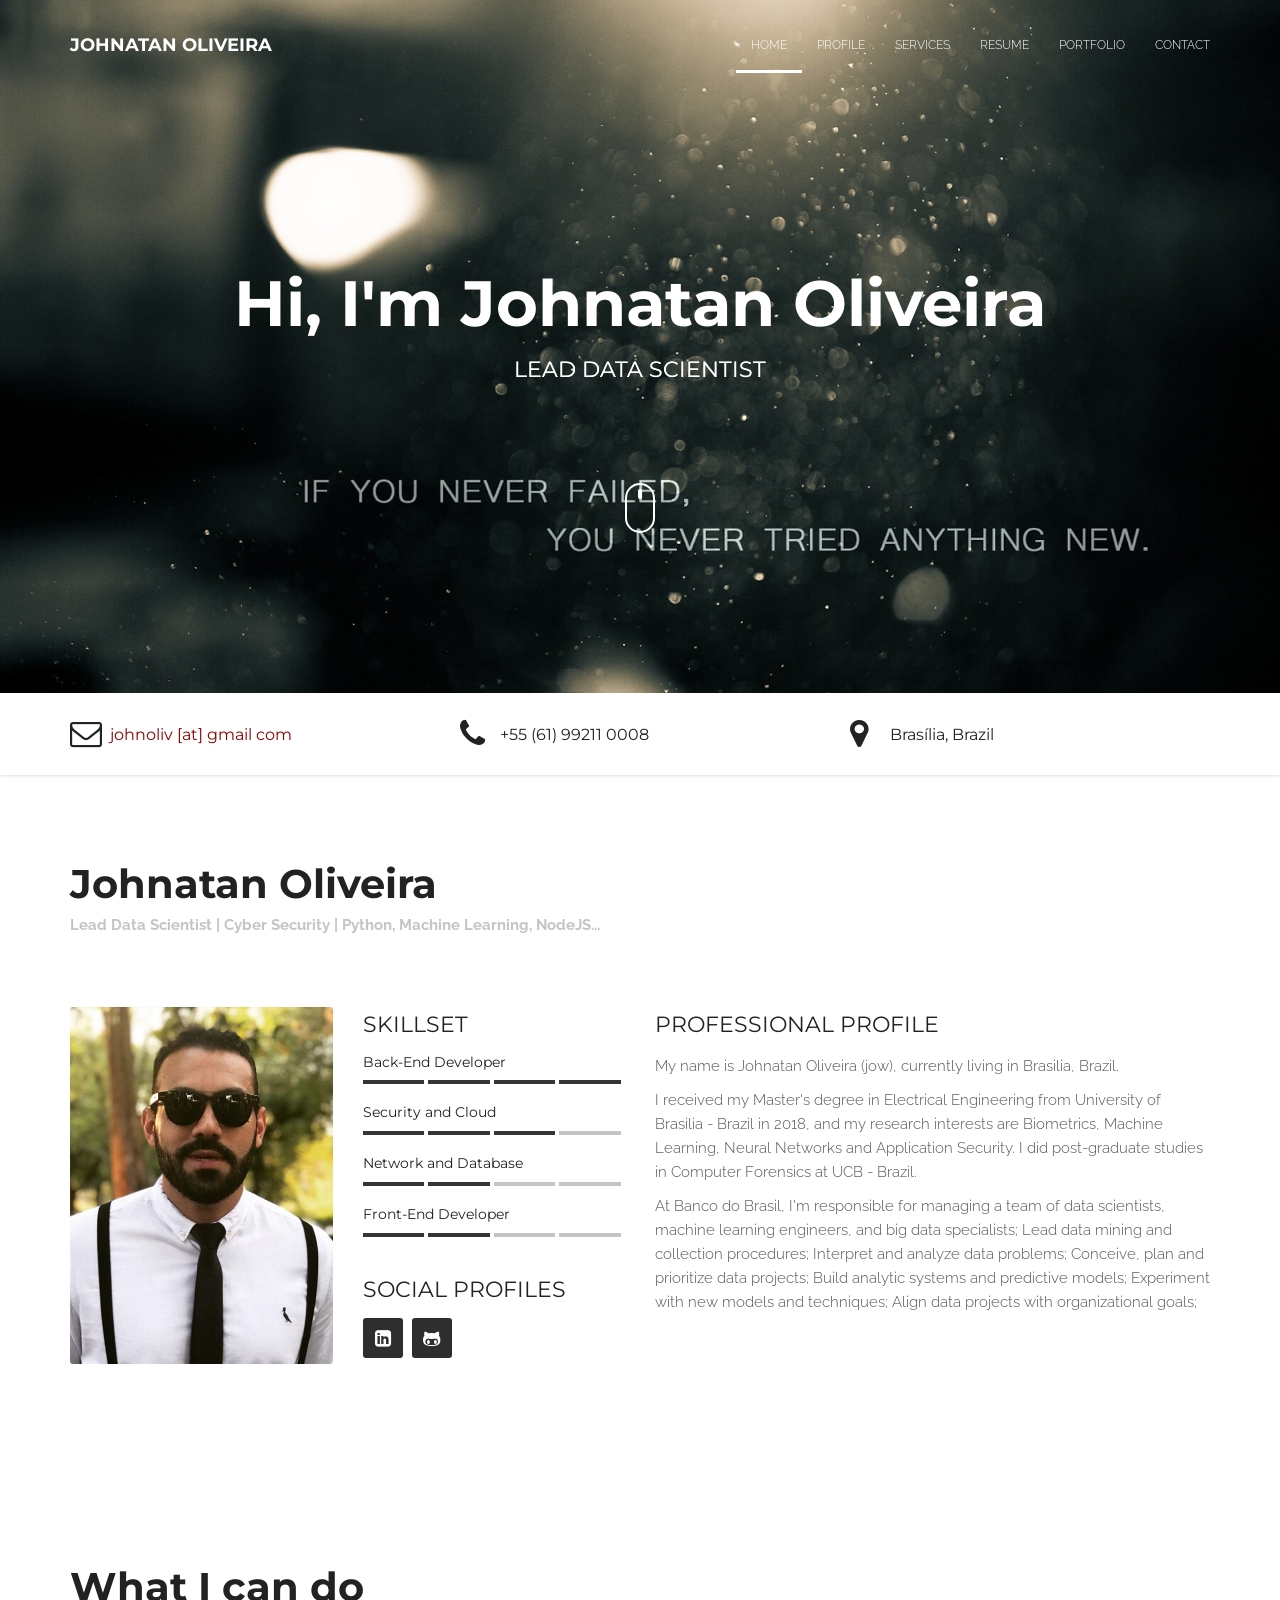
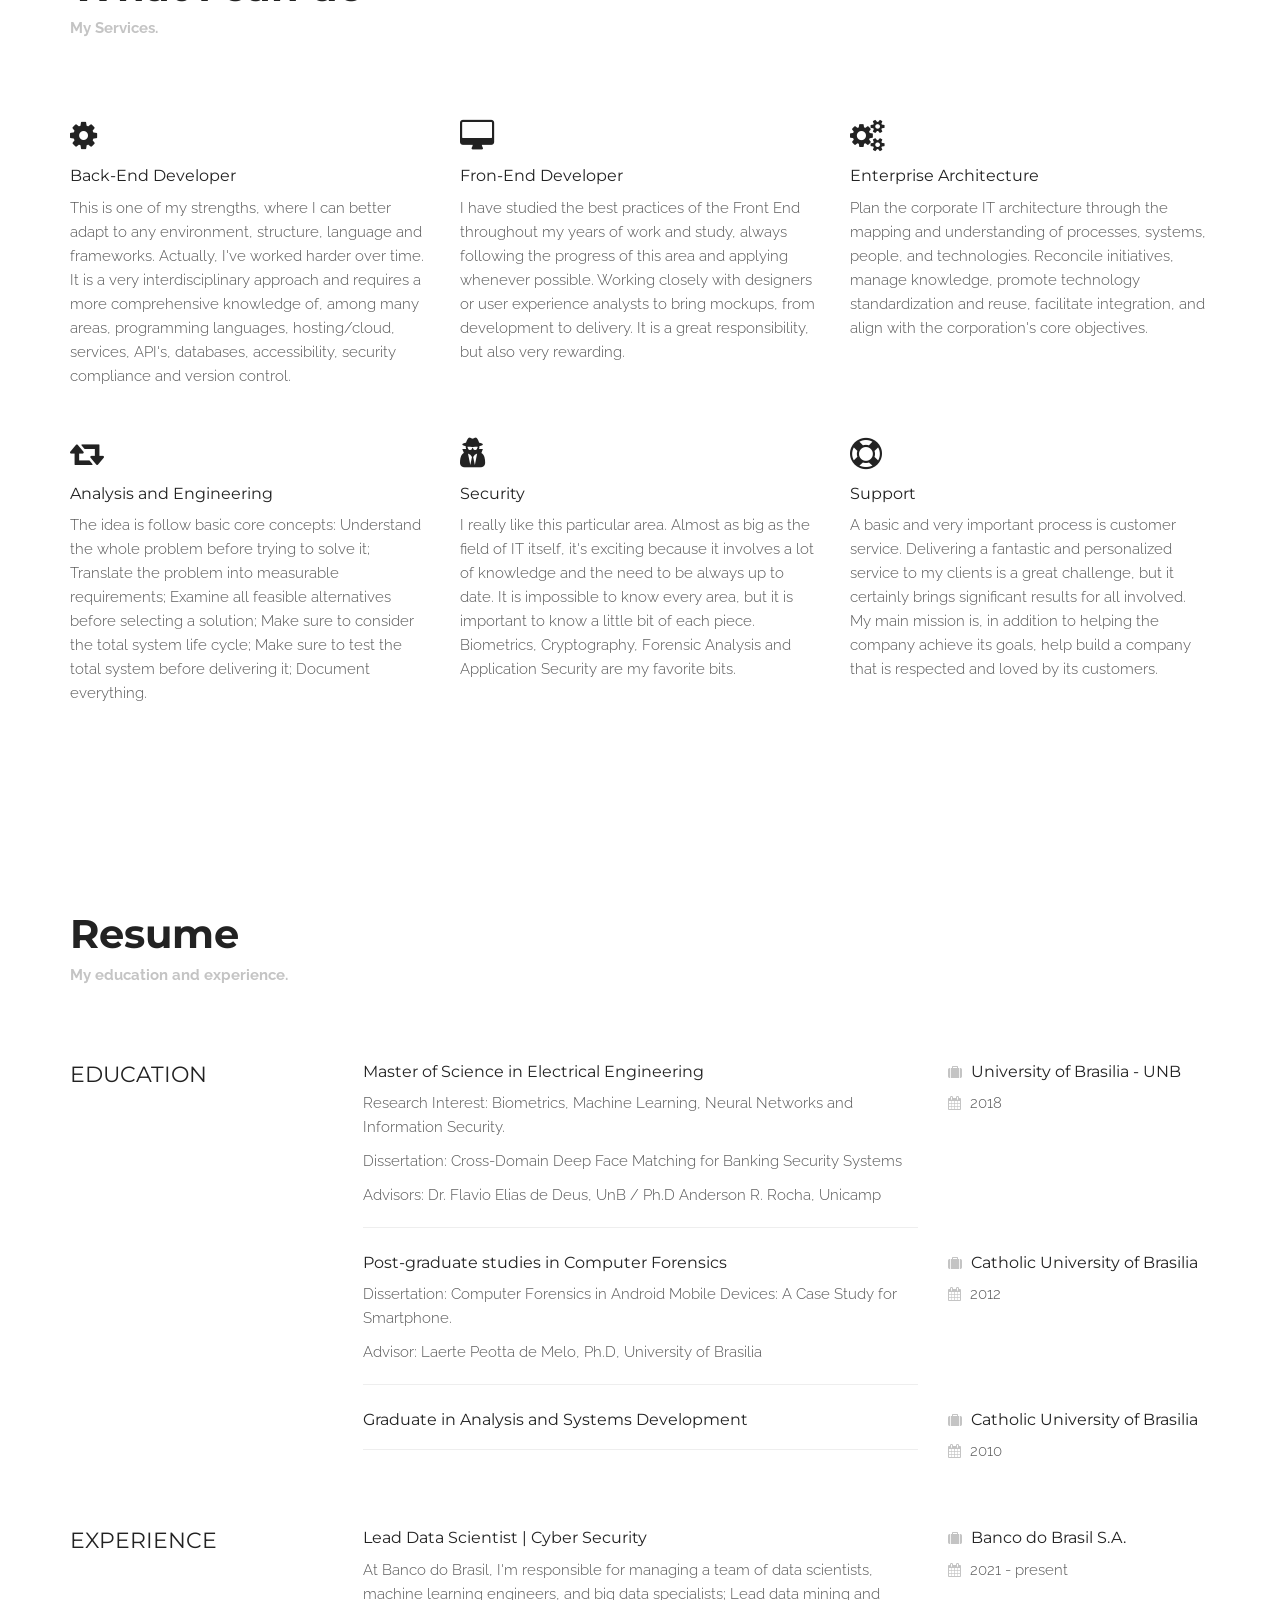
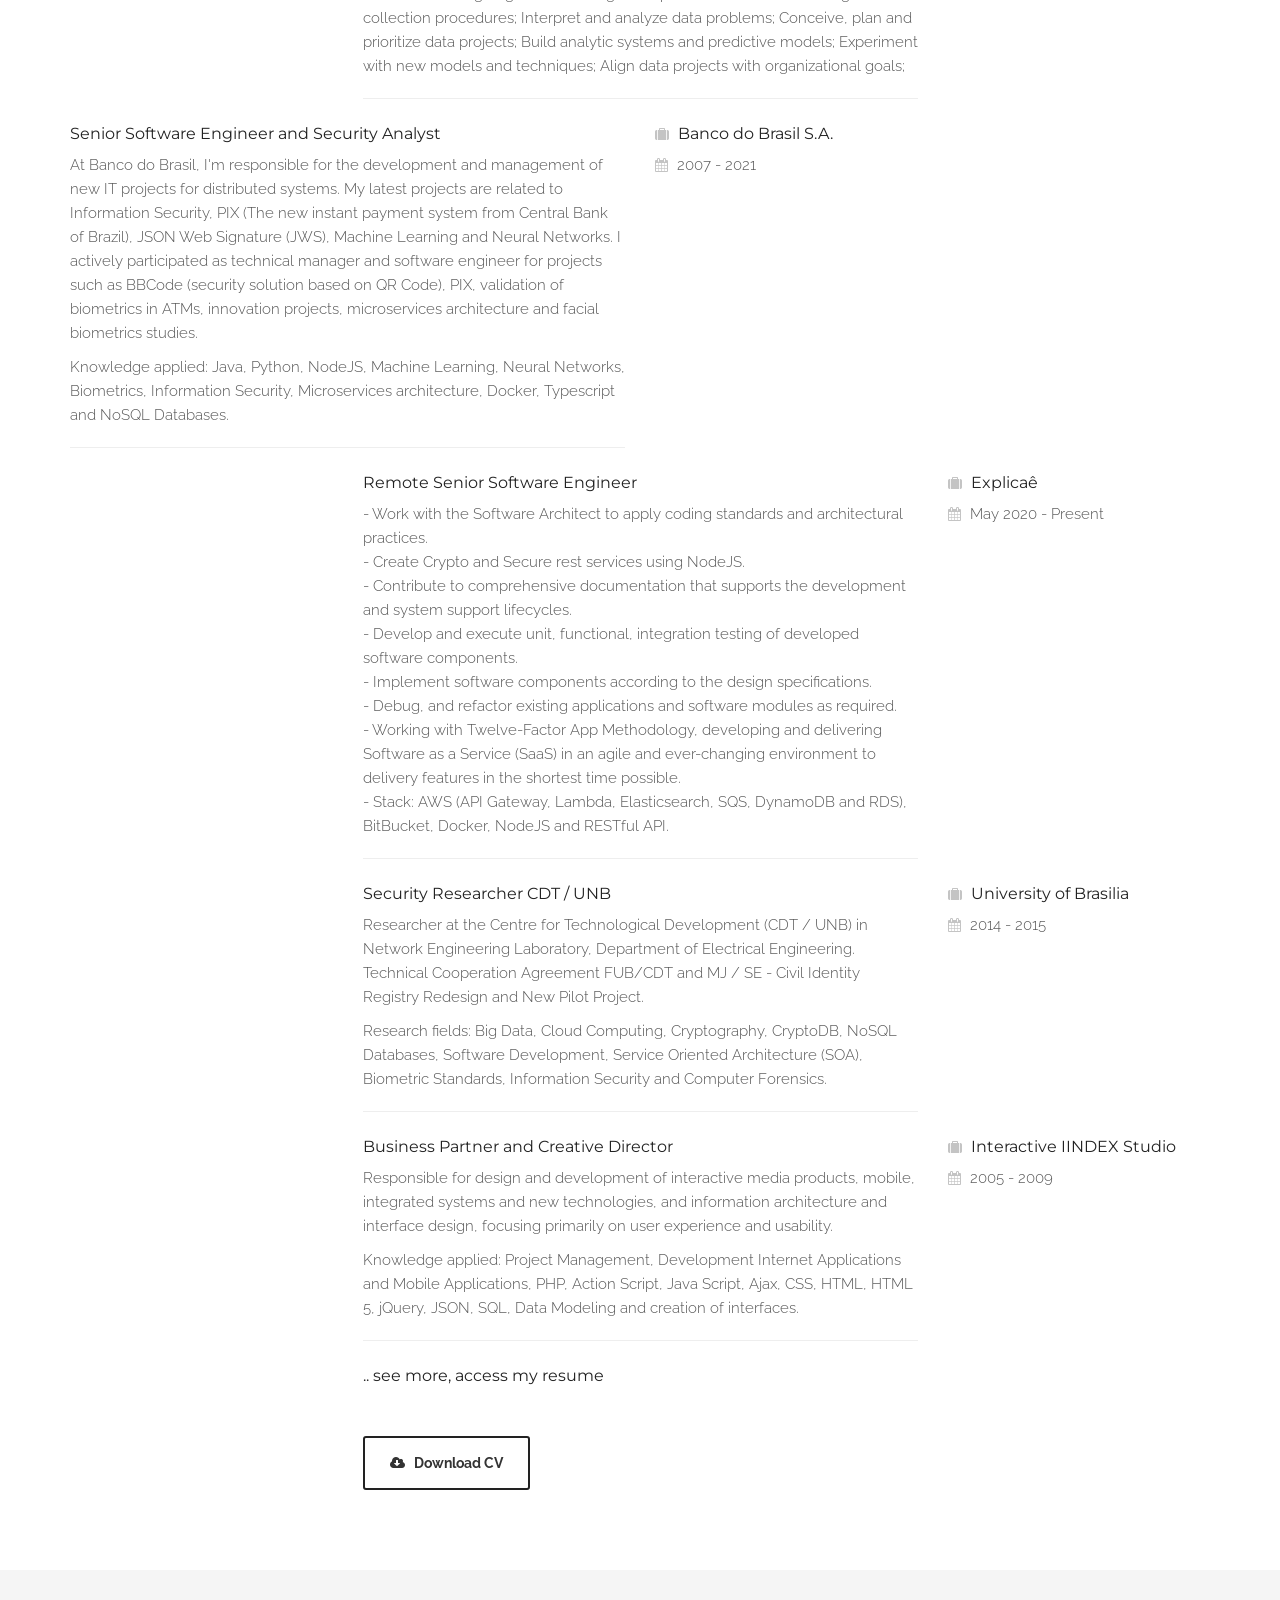
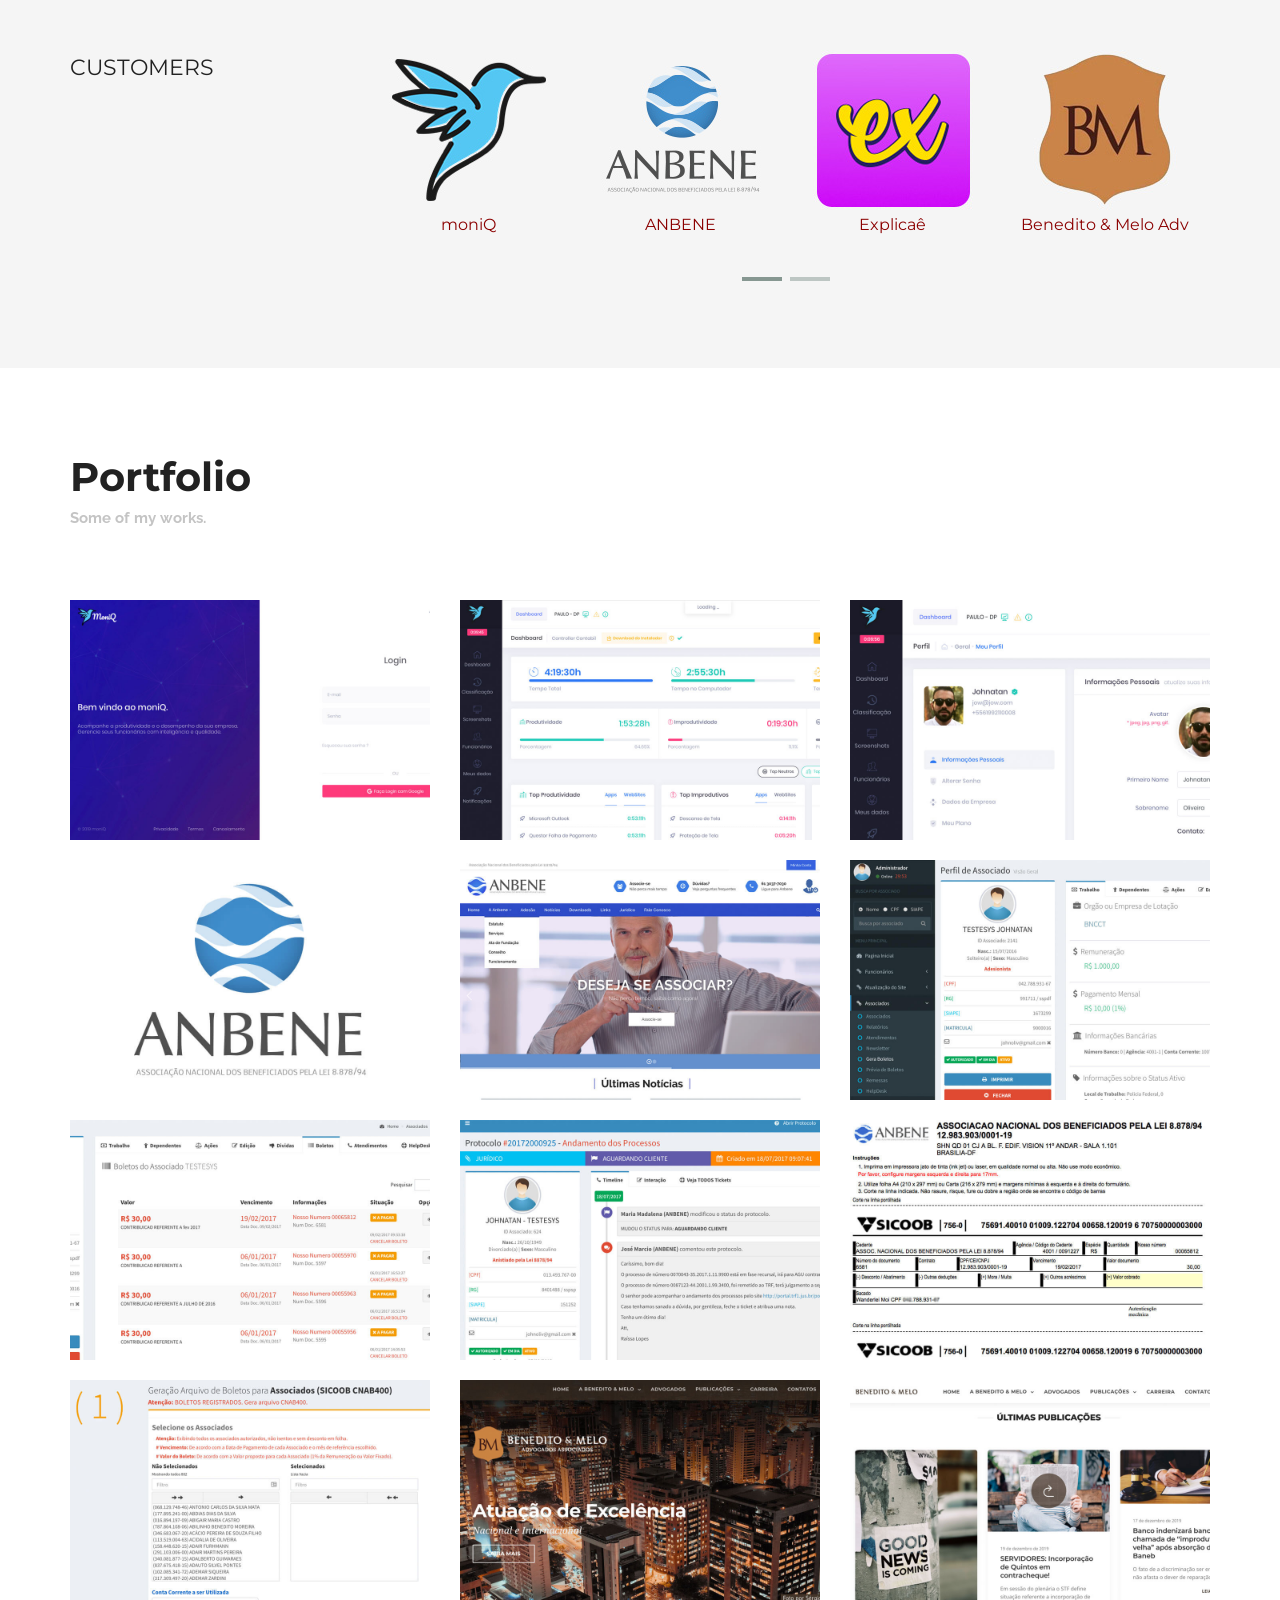
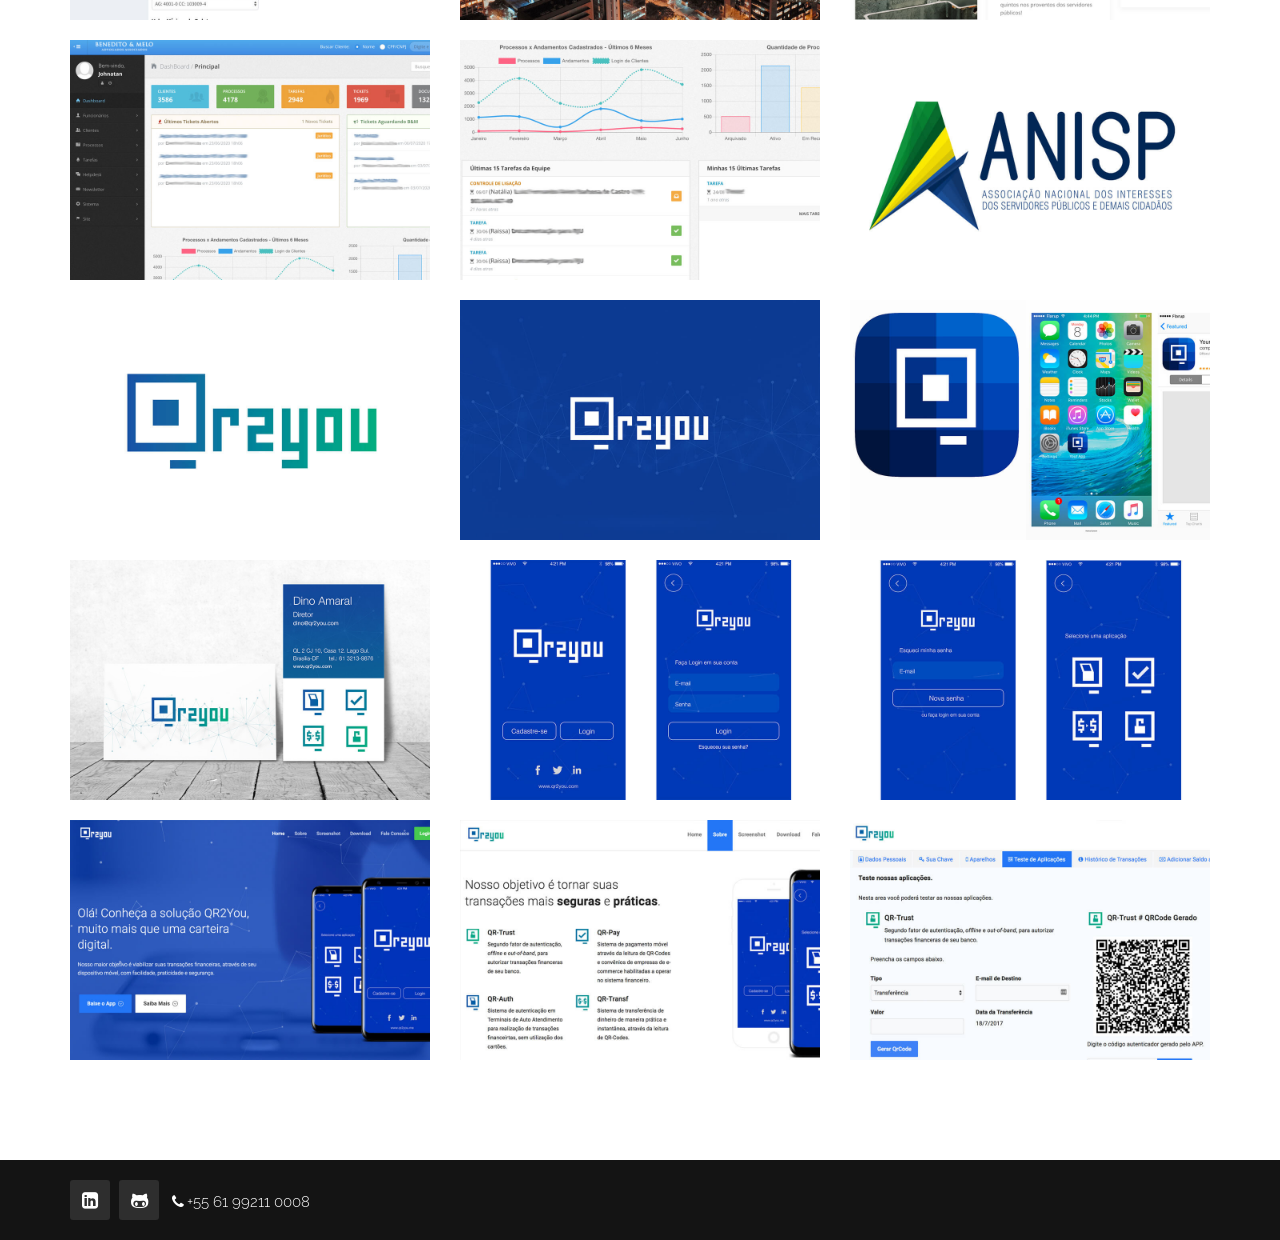
==== commit 9a7f0c76: "atualiza cv html" ====
--- a/index.html
+++ b/index.html
@@ -14,7 +14,7 @@
 	<meta content="johnoliv@gmail.com" name="OWNER">
 	<meta content="General" name="RATING">
 	<meta content="index,follow" name="ROBOTS">
-	<meta name="copyright" content="2020 [johnatan.net]">
+	<meta name="copyright" content="2021 [johnatan.net]">
 	<meta name="MSSmartTagsPreventParsing" content="TRUE">
 	<title>Johnatan Oliveira - johnatan.net</title>
 	<meta name="verify-v1" content="P6yiMCvI8GOtOa2m2+alNCKmwLzjClPaSZYdPsxIdiE=" />
@@ -120,7 +120,7 @@
 
 						<div class="hello wow bounceInDown">
 							<h1>Hi, I'm Johnatan Oliveira</h1>
-							<h3><span class="rotate">Senior Software Engineer | Security Analyst | Python, NodeJS, Java, PHP Programmer.</span></h3>
+							<h3><span class="rotate">Lead Data Scientist | Cyber Security | Python, Machine Learning, NodeJS...</span></h3>
 						</div>
 
 						<a href="#profile">
@@ -186,7 +186,7 @@
 
 					<div class="col-md-12 headline">
 						<h2>Johnatan Oliveira</h2>
-						<p>Senior Software Engineer | Security Analyst | NodeJS, Python, Java, PHP Programmer</p>
+						<p>Lead Data Scientist | Cyber Security | Python, Machine Learning, NodeJS...</p>
 					</div>
 
 					<div class="col-md-3 col-sm-6 hidden-xs">
@@ -245,9 +245,8 @@
 					<div class="col-md-6 col-sm-12">
 						<h3>Professional Profile</h3>
 						<p>My name is Johnatan Oliveira (jow), currently living in Brasilia, Brazil.</p>
-            <p>I received my Master's degree in Electrical Engineering from University of Brasilia - Brazil in 2018, and my research interests are Biometrics, Machine Learning, Neural Networks and Application Security. I did post-graduate studies in Computer Forensics at UCB - Brazil.</p>
-            <p>At Banco do Brasil, I'm responsible for the development and management of new IT projects for distributed systems. My latest projects are related to Information Security, PIX (The new instant payment system from Central Bank of Brazil), JSON Web Signature (JWS), Machine Learning and Neural Networks. I actively participated as technical manager and software engineer for projects such as BBCode (security solution based on QR Code), PIX, validation of biometrics in ATMs, innovation projects, microservices architecture and facial biometrics studies.</p>
-            </p>One of my strongest points is the ability to adapt to any environment, structure, languages, frameworks and interdisciplinary teams.</p>
+						<p>I received my Master's degree in Electrical Engineering from University of Brasilia - Brazil in 2018, and my research interests are Biometrics, Machine Learning, Neural Networks and Application Security. I did post-graduate studies in Computer Forensics at UCB - Brazil.</p>
+						<p>At Banco do Brasil, I'm responsible for managing a team of data scientists, machine learning engineers, and big data specialists; Lead data mining and collection procedures; Interpret and analyze data problems; Conceive, plan and prioritize data projects; Build analytic systems and predictive models; Experiment with new models and techniques; Align data projects with organizational goals;</p>
 					</div>
 
 				</div><!-- .row -->
@@ -388,8 +387,8 @@
 					<div class="col-md-6 col-sm-8 resume-item wow bounceInUp">
 						<h4>Master of Science in Electrical Engineering</h4>
 						<p>Research Interest: Biometrics, Machine Learning, Neural Networks and Information Security.</p>
-            <p>Dissertation: Cross-Domain Deep Face Matching for Banking Security Systems</p>
-            <p>Advisors: Dr. Flavio Elias de Deus, UnB / Ph.D Anderson R. Rocha, Unicamp</p>
+						<p>Dissertation: Cross-Domain Deep Face Matching for Banking Security Systems</p>
+						<p>Advisors: Dr. Flavio Elias de Deus, UnB / Ph.D Anderson R. Rocha, Unicamp</p>
 						<hr class="hidden-xs">
 					</div>
 
@@ -402,7 +401,7 @@
 					<div class="col-md-6 col-md-offset-3 col-sm-8 resume-item wow bounceInUp">
 						<h4>Post-graduate studies in Computer Forensics</h4>
 						<p>Dissertation: Computer Forensics in Android Mobile Devices: A Case Study for Smartphone.</p>
-            <p>Advisor: Laerte Peotta de Melo, Ph.D, University of Brasilia</p>
+         				<p>Advisor: Laerte Peotta de Melo, Ph.D, University of Brasilia</p>
 						<hr class="hidden-xs">
 					</div>
 
@@ -429,6 +428,18 @@
 
 					<div class="col-md-3 wow bounceInLeft">
 						<h3>Experience</h3>
+					</div>
+
+					<div class="col-md-6 col-sm-8 resume-item wow bounceInUp">
+						<h4> Lead Data Scientist | Cyber Security</h4>
+						<p>At Banco do Brasil, I'm responsible for managing a team of data scientists, machine learning engineers, and big data specialists; Lead data mining and collection procedures; Interpret and analyze data problems; Conceive, plan and prioritize data projects; Build analytic systems and predictive models; Experiment with new models and techniques; Align data projects with organizational goals;</p>
+						<hr class="hidden-xs">
+					</div>
+
+					<div class="col-md-3 col-sm-4 resume-place wow bounceInRight">
+						<h4><i class="fa fa-suitcase"></i> Banco do Brasil S.A.</h4>
+						<i class="fa fa-calendar"></i> 2021 - present
+						<hr class="visible-xs">
 					</div>
 
 					<div class="col-md-6 col-sm-8 resume-item wow bounceInUp">
@@ -440,7 +451,7 @@
 
 					<div class="col-md-3 col-sm-4 resume-place wow bounceInRight">
 						<h4><i class="fa fa-suitcase"></i> Banco do Brasil S.A.</h4>
-						<i class="fa fa-calendar"></i> 2007 - Present
+						<i class="fa fa-calendar"></i> 2007 - 2021
 						<hr class="visible-xs">
 					</div>
 
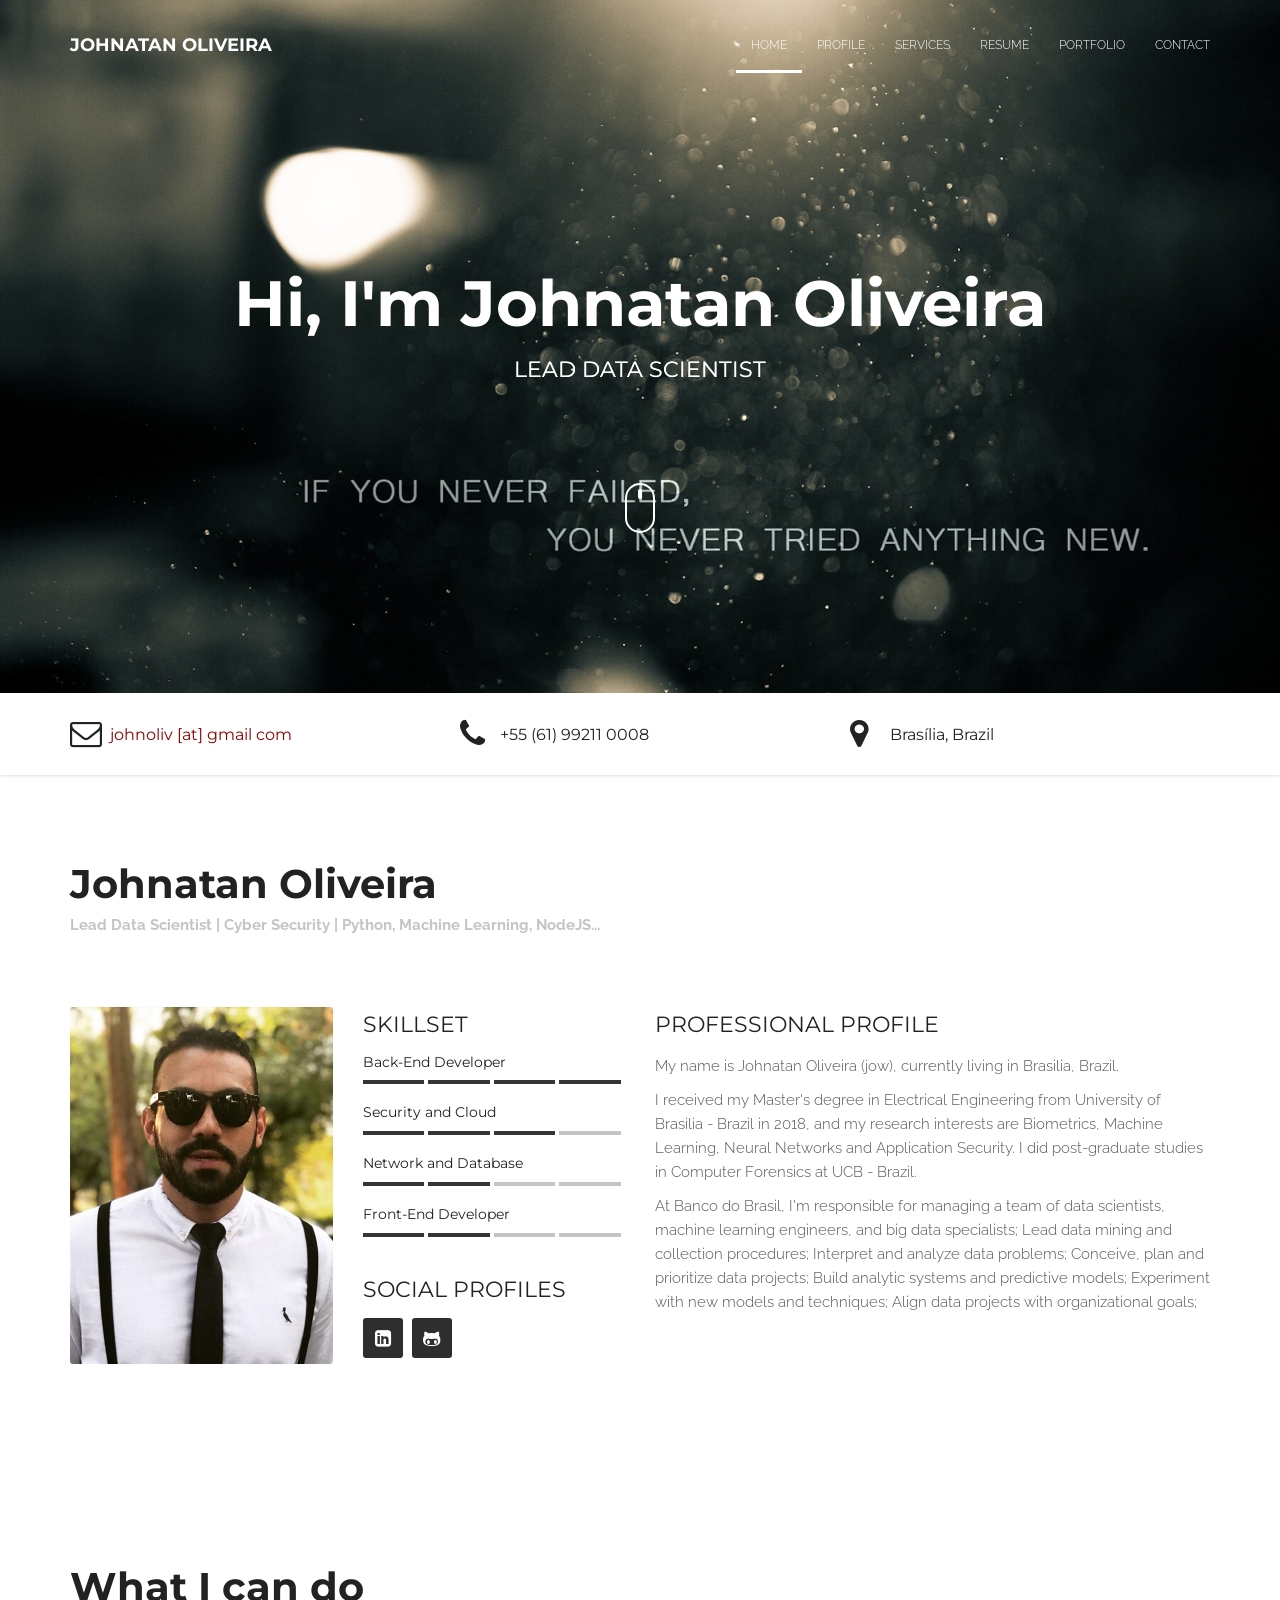
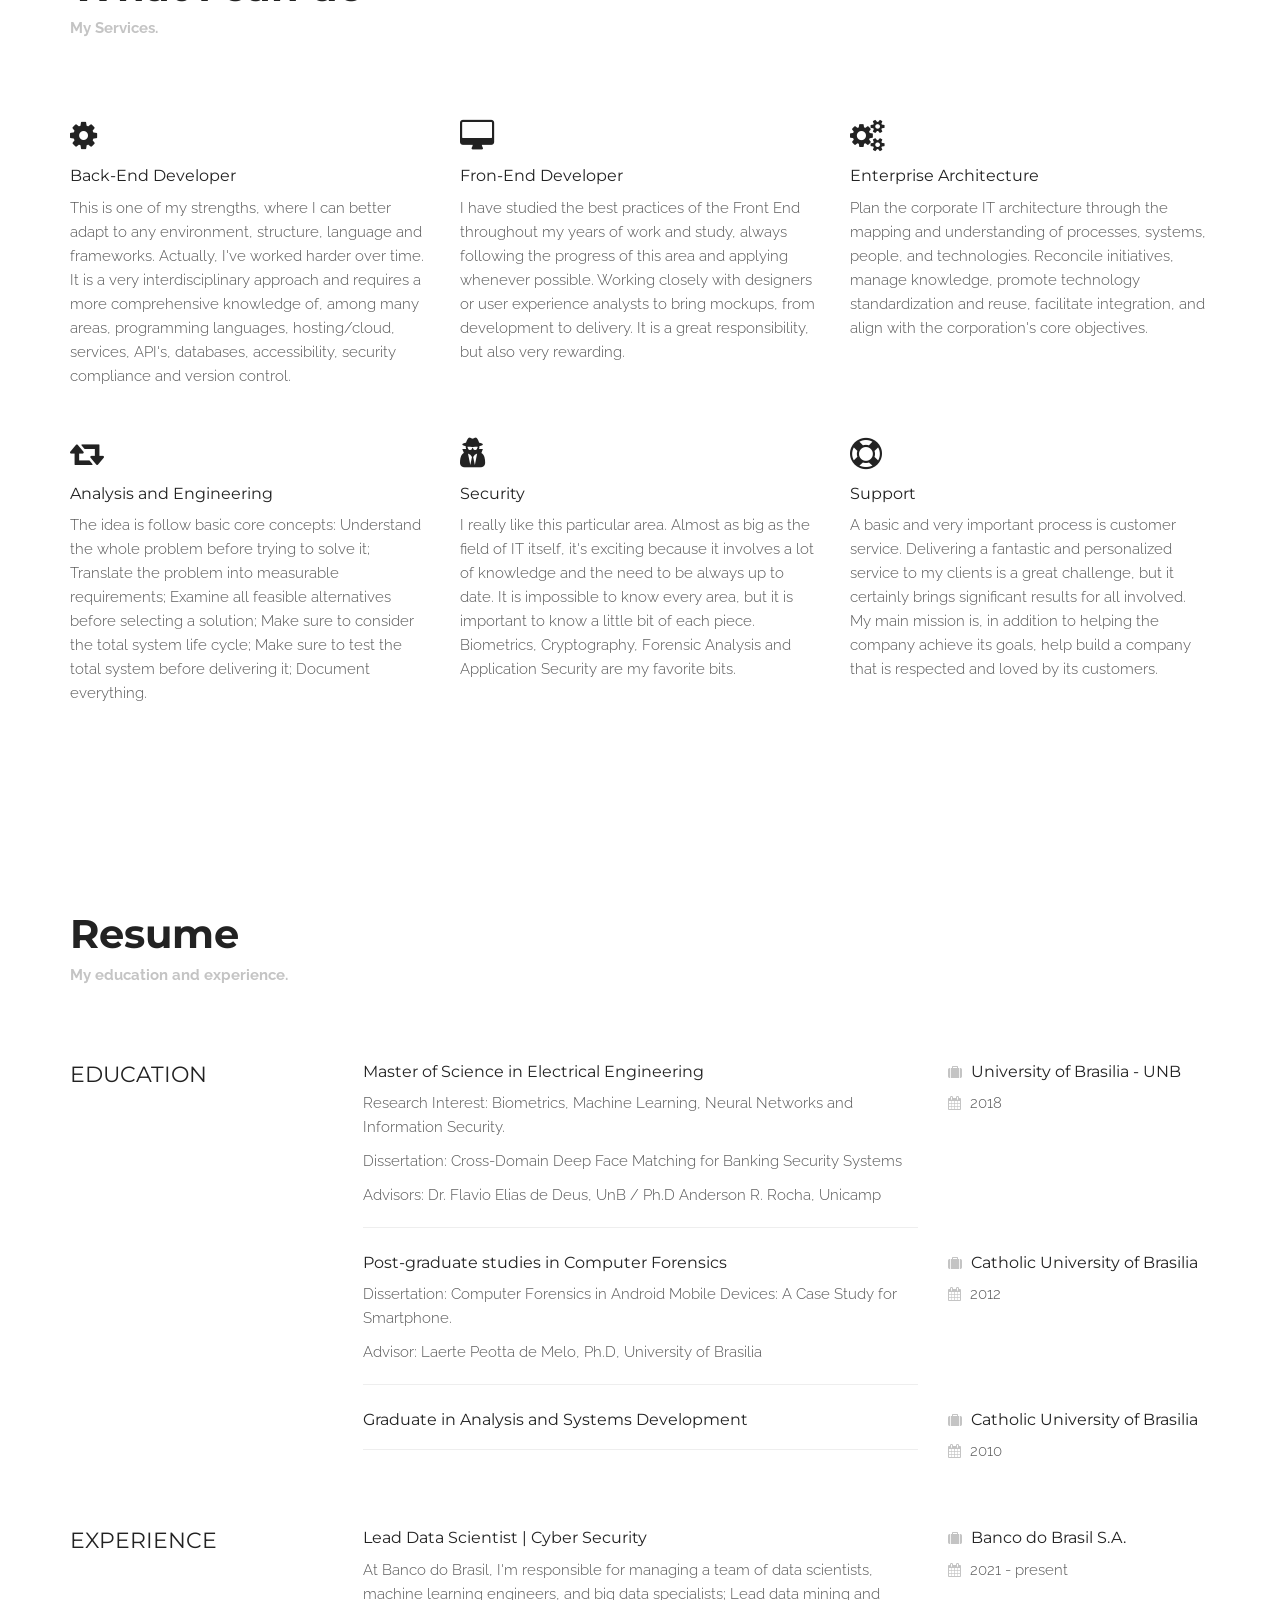
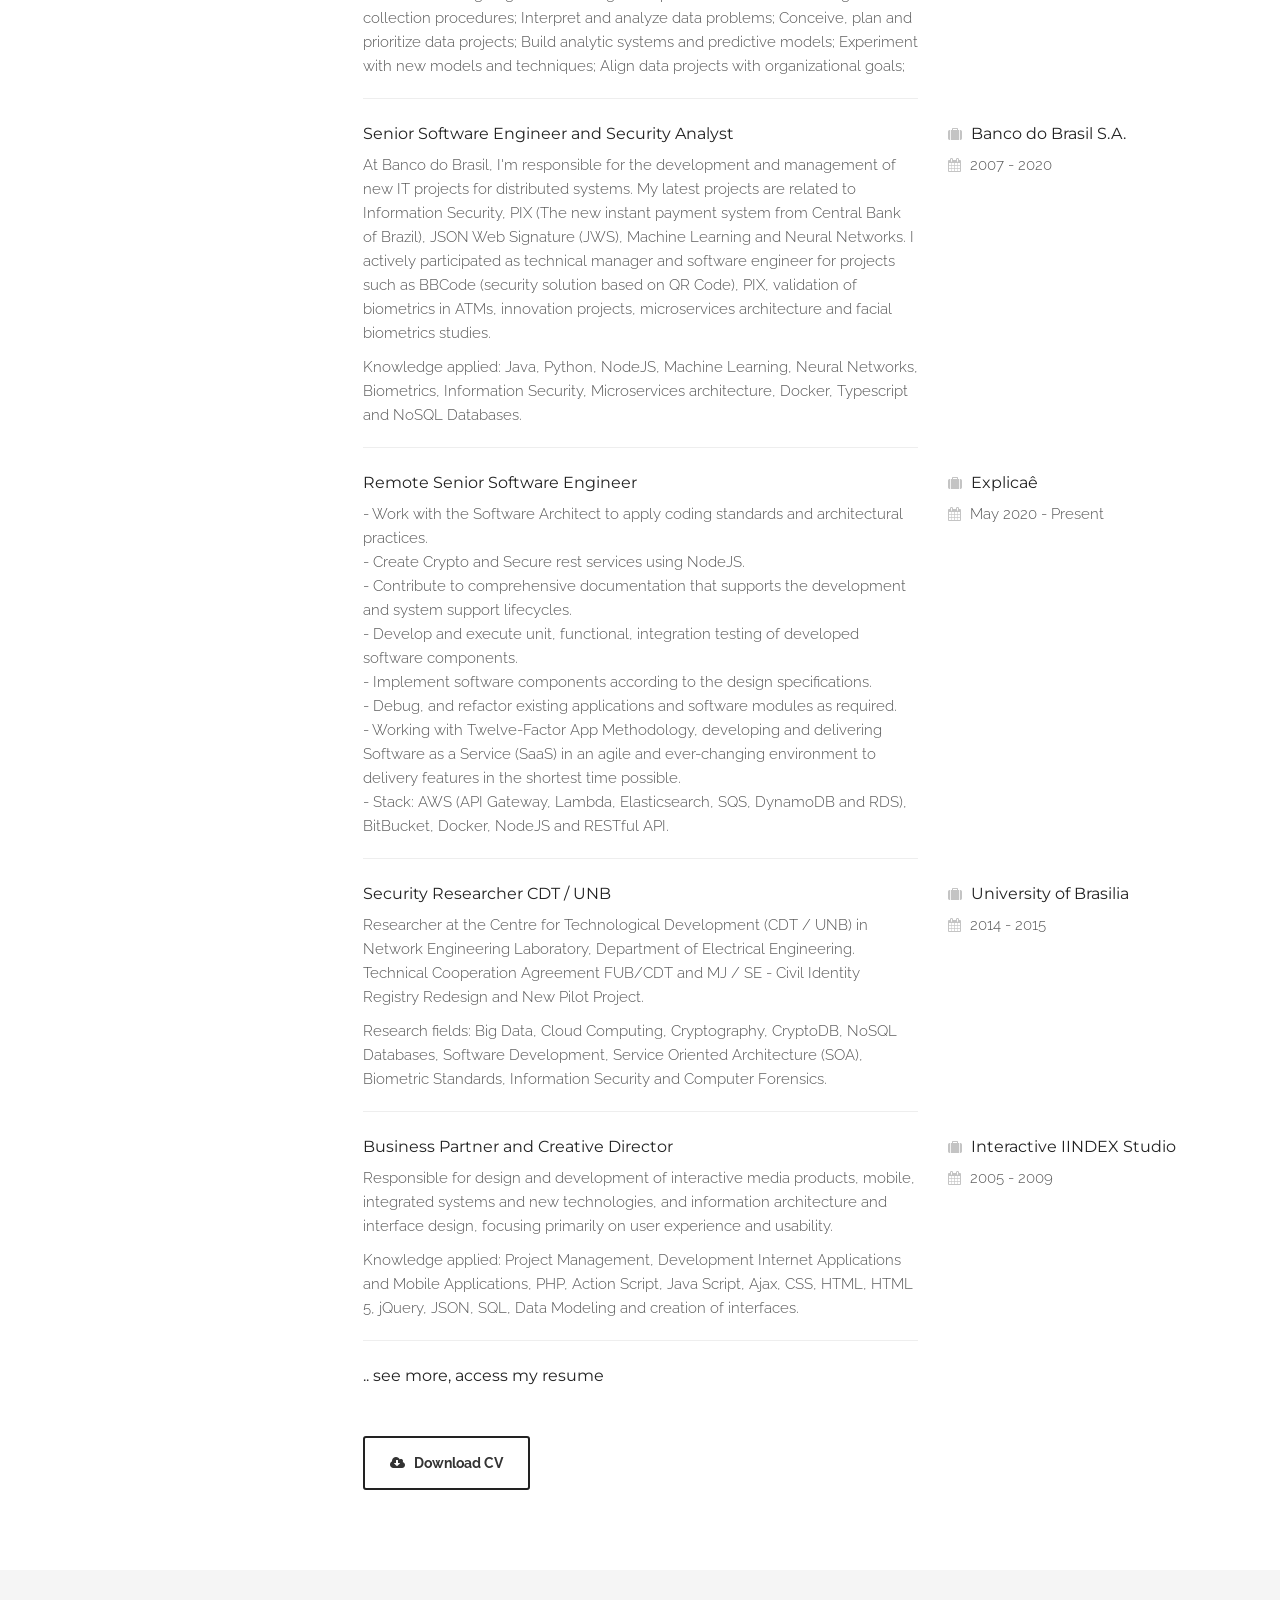
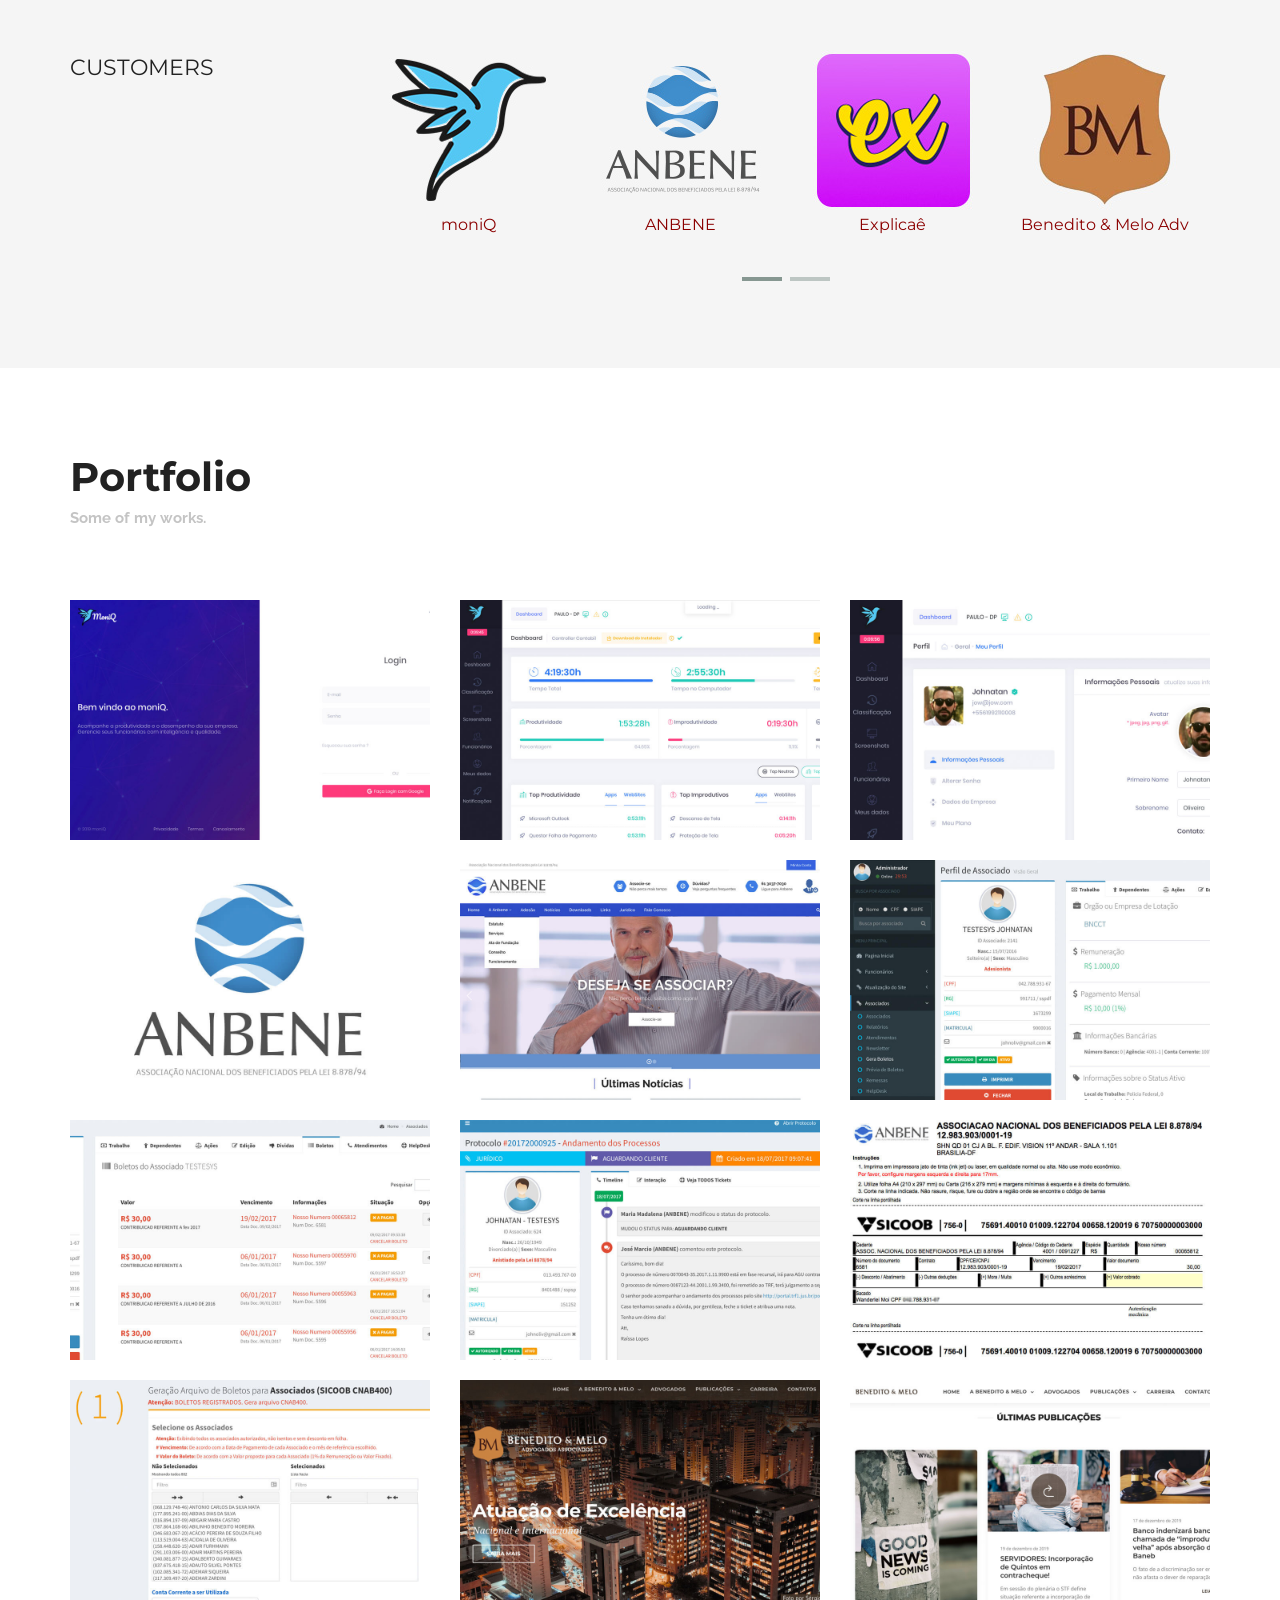
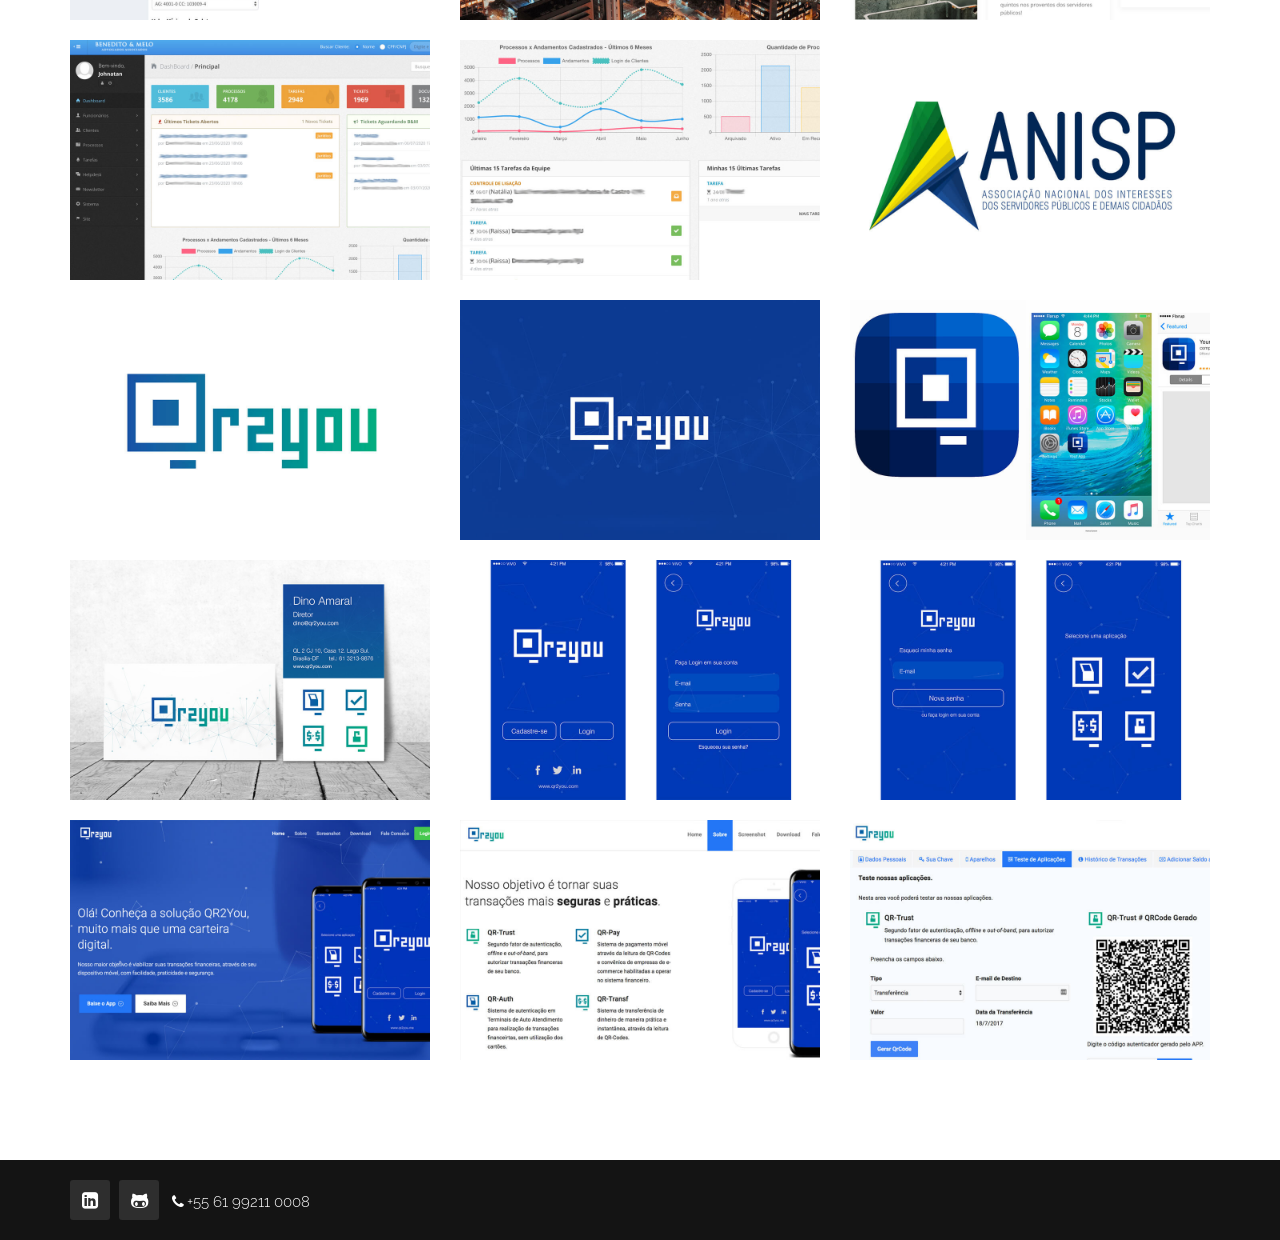
==== commit fad0c936: "atualiza cv html v2" ====
--- a/index.html
+++ b/index.html
@@ -442,7 +442,7 @@
 						<hr class="visible-xs">
 					</div>
 
-					<div class="col-md-6 col-sm-8 resume-item wow bounceInUp">
+					<div class="col-md-6 col-md-offset-3 col-sm-8 resume-item wow bounceInUp">
 						<h4>Senior Software Engineer and Security Analyst</h4>
 						<p>At Banco do Brasil, I'm responsible for the development and management of new IT projects for distributed systems. My latest projects are related to Information Security, PIX (The new instant payment system from Central Bank of Brazil), JSON Web Signature (JWS), Machine Learning and Neural Networks. I actively participated as technical manager and software engineer for projects such as BBCode (security solution based on QR Code), PIX, validation of biometrics in ATMs, innovation projects, microservices architecture and facial biometrics studies.</p>
             			<p>Knowledge applied: Java, Python, NodeJS, Machine Learning, Neural Networks, Biometrics, Information Security, Microservices architecture, Docker, Typescript and NoSQL Databases.</p>
@@ -451,7 +451,7 @@
 
 					<div class="col-md-3 col-sm-4 resume-place wow bounceInRight">
 						<h4><i class="fa fa-suitcase"></i> Banco do Brasil S.A.</h4>
-						<i class="fa fa-calendar"></i> 2007 - 2021
+						<i class="fa fa-calendar"></i> 2007 - 2020
 						<hr class="visible-xs">
 					</div>
 
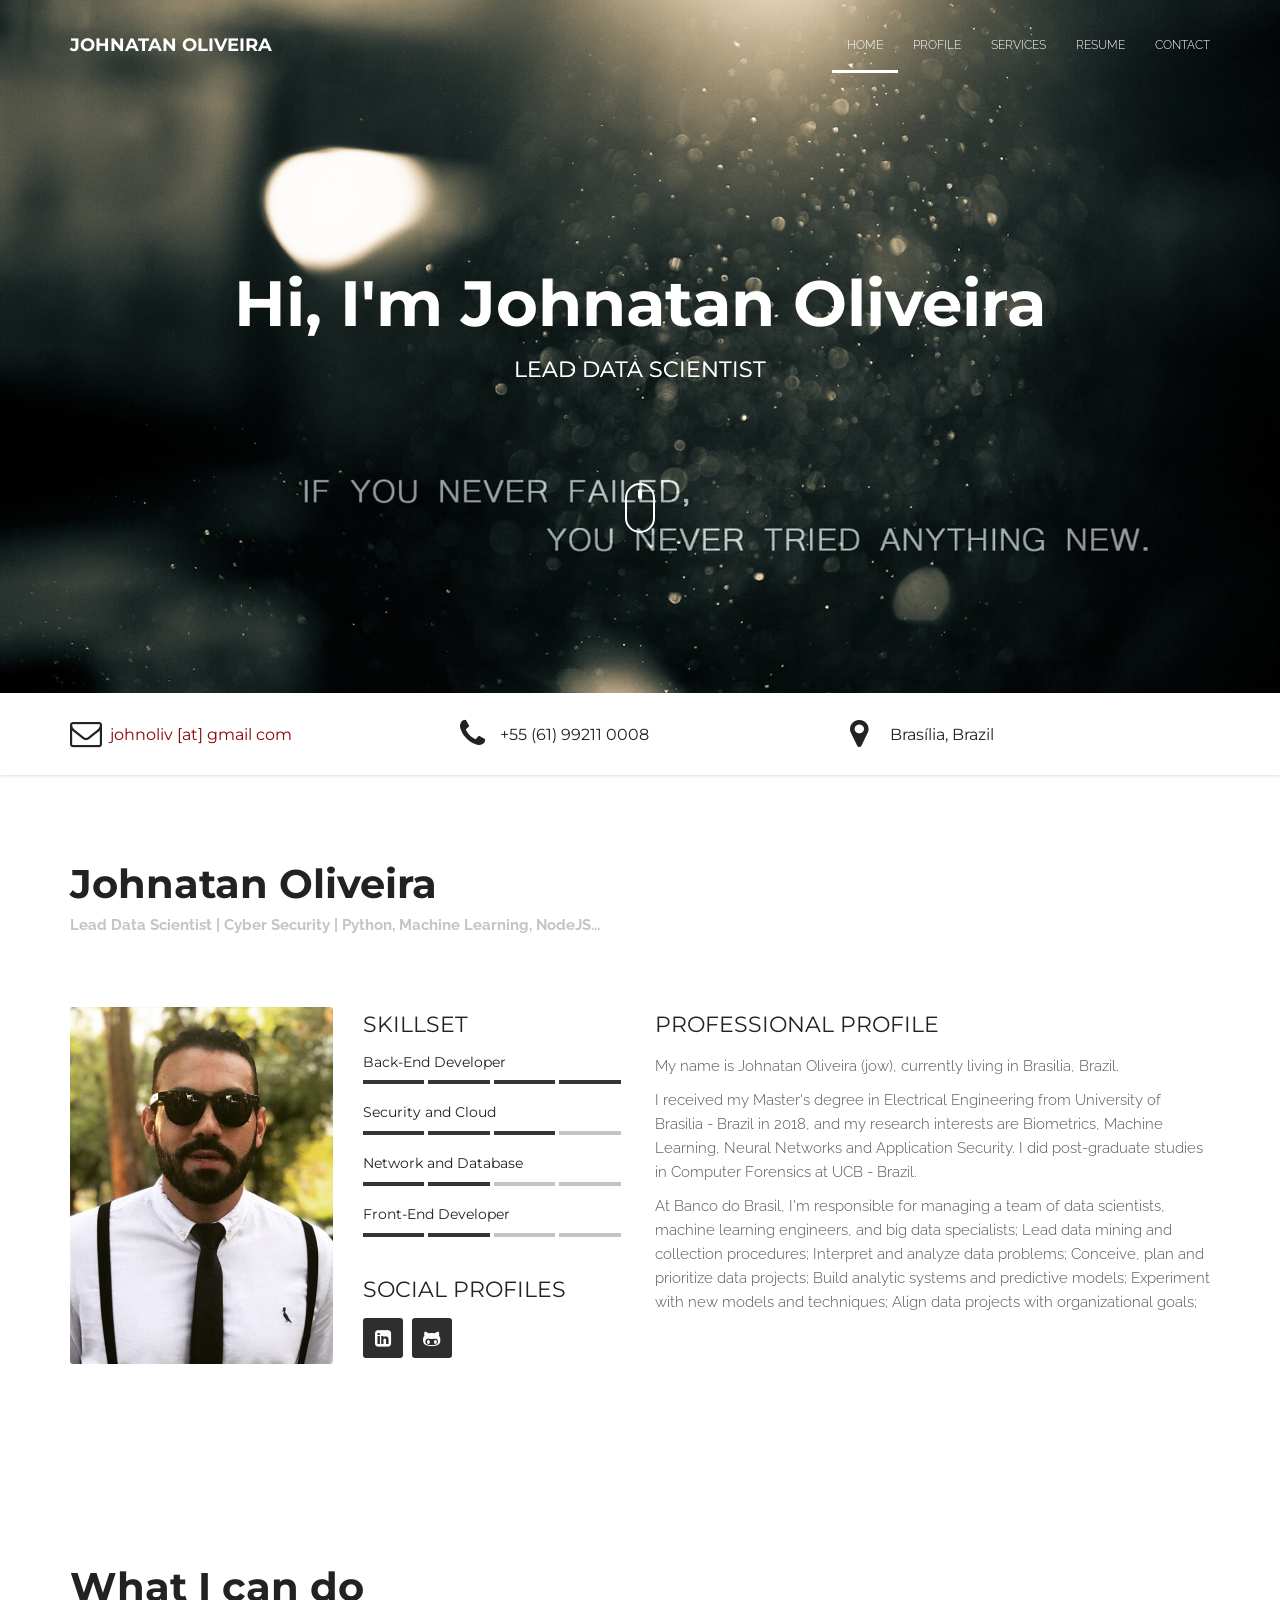
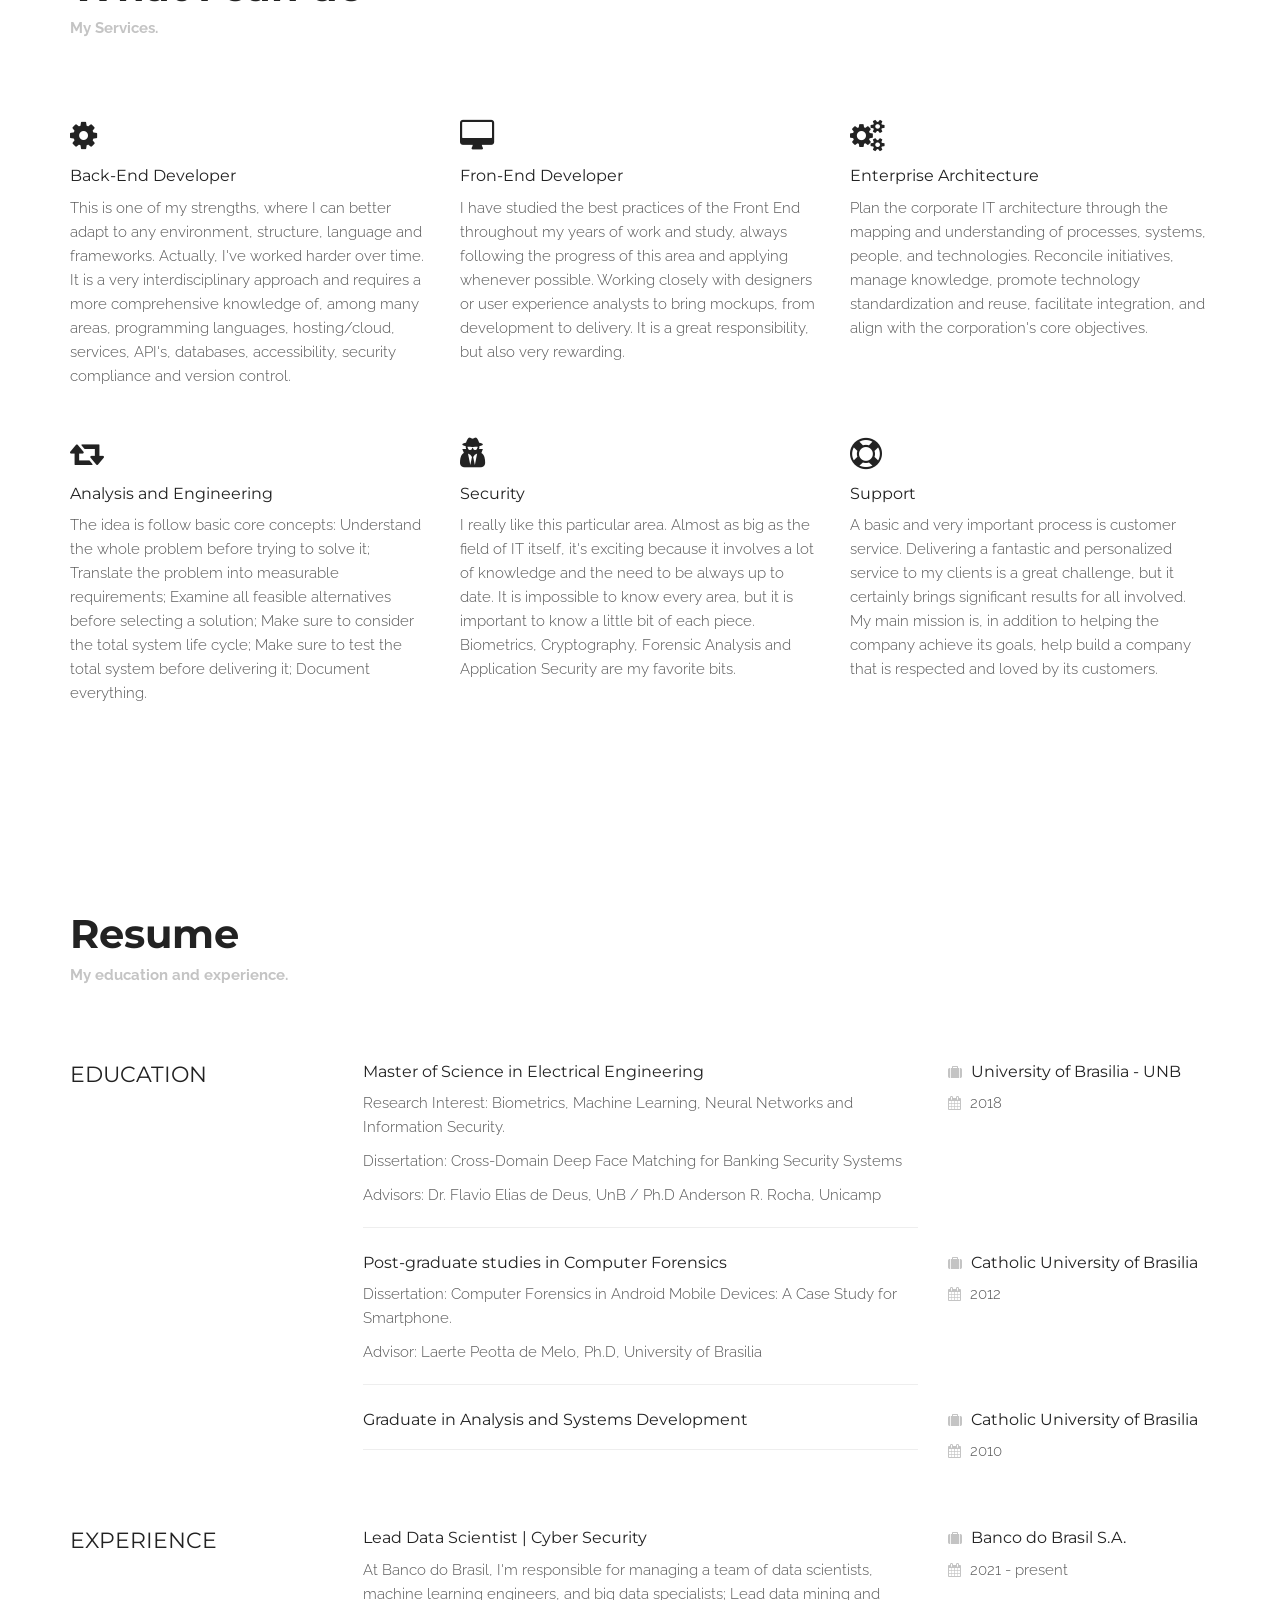
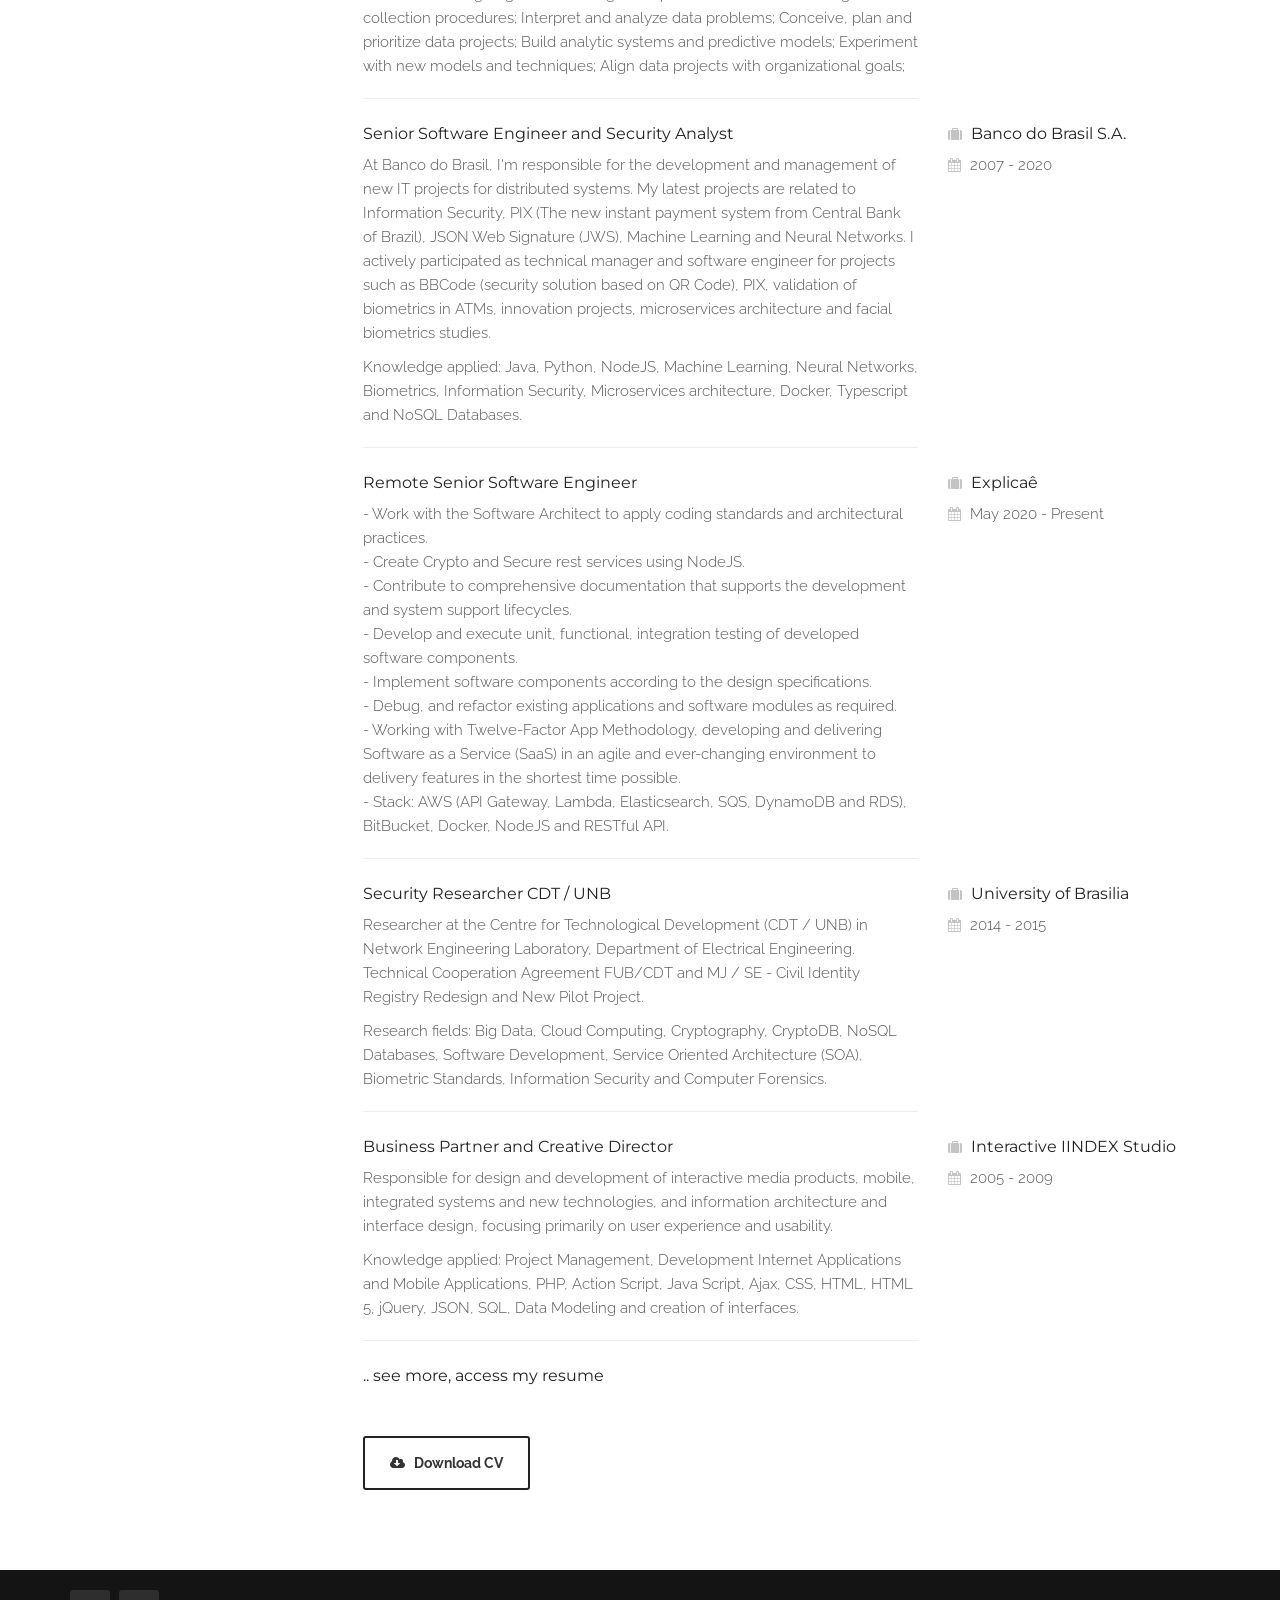
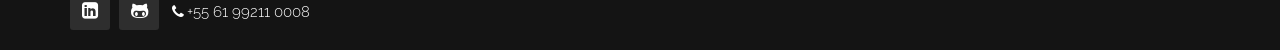
==== commit 056ffafc: "retira sections" ====
--- a/index.html
+++ b/index.html
@@ -98,7 +98,7 @@
 						<li><a href="#profile">Profile</a></li>
 						<li><a href="#services">Services</a></li>
 						<li><a href="#resume">Resume</a></li>
-						<li><a href="#portfolio">Portfolio</a></li>
+						<!-- <li><a href="#portfolio">Portfolio</a></li> -->
 						<li><a href="#contact">Contact</a></li>
 					</ul>
 				</div>
@@ -522,7 +522,7 @@
 
 		<!-- Resume section end -->
 
-		<!-- Callout section start -->
+		<!-- Callout section start 
 
 		<section id="clients" class="callout">
 
@@ -563,24 +563,19 @@
 								<h4><a href="https://www.qr2you.com" target="_blank" class="">QR2You.com</a></h4>
 							</div>
 
-							<!-- <div class="owl-item">
-								<img src="assets/images/logo/cidademarkt_160x.jpg" alt="CidadeMarketing">
-								<h4>CidadeMarketing</h4>
-							</div> -->
-
 						</div>
 
-					</div><!-- .col-md-9 -->
-
-				</div><!-- .row -->
-
-			</div><!-- .container -->
-
-		</section>
+					</div> 
+
+				</div> 
+
+			</div> 
+
+		</section> -->
 
 		<!-- Callout section end -->
 
-		<!-- Portfolio section start -->
+		<!-- Portfolio section start  
 
 		<section id="portfolio" class="section">
 
@@ -932,12 +927,12 @@
 						</a>
 					</div>
 
-				</div><!-- .row -->
-
-			</div><!-- .container -->
+				</div> 
+
+			</div> 
 
 		</section>
-
+	-->
 		<!-- Portfolio section end -->
 
 		<!-- Footer start -->
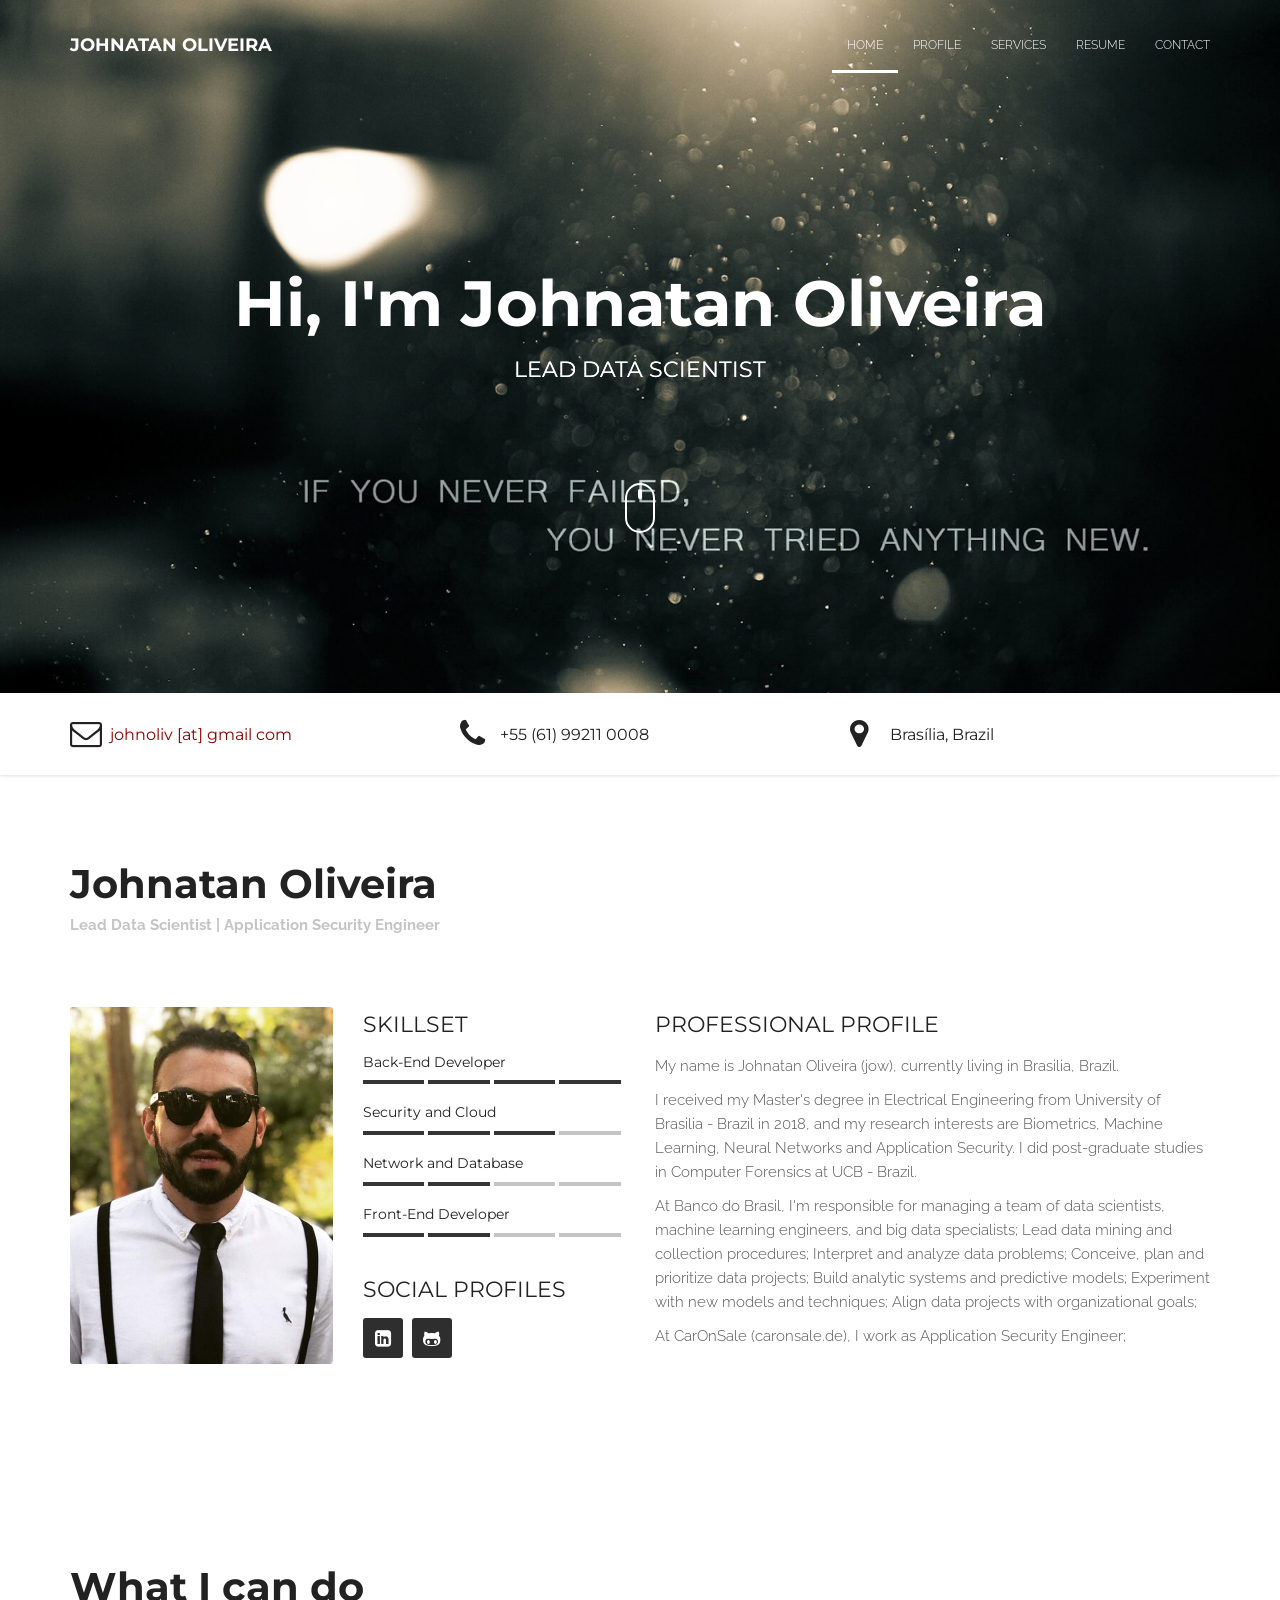
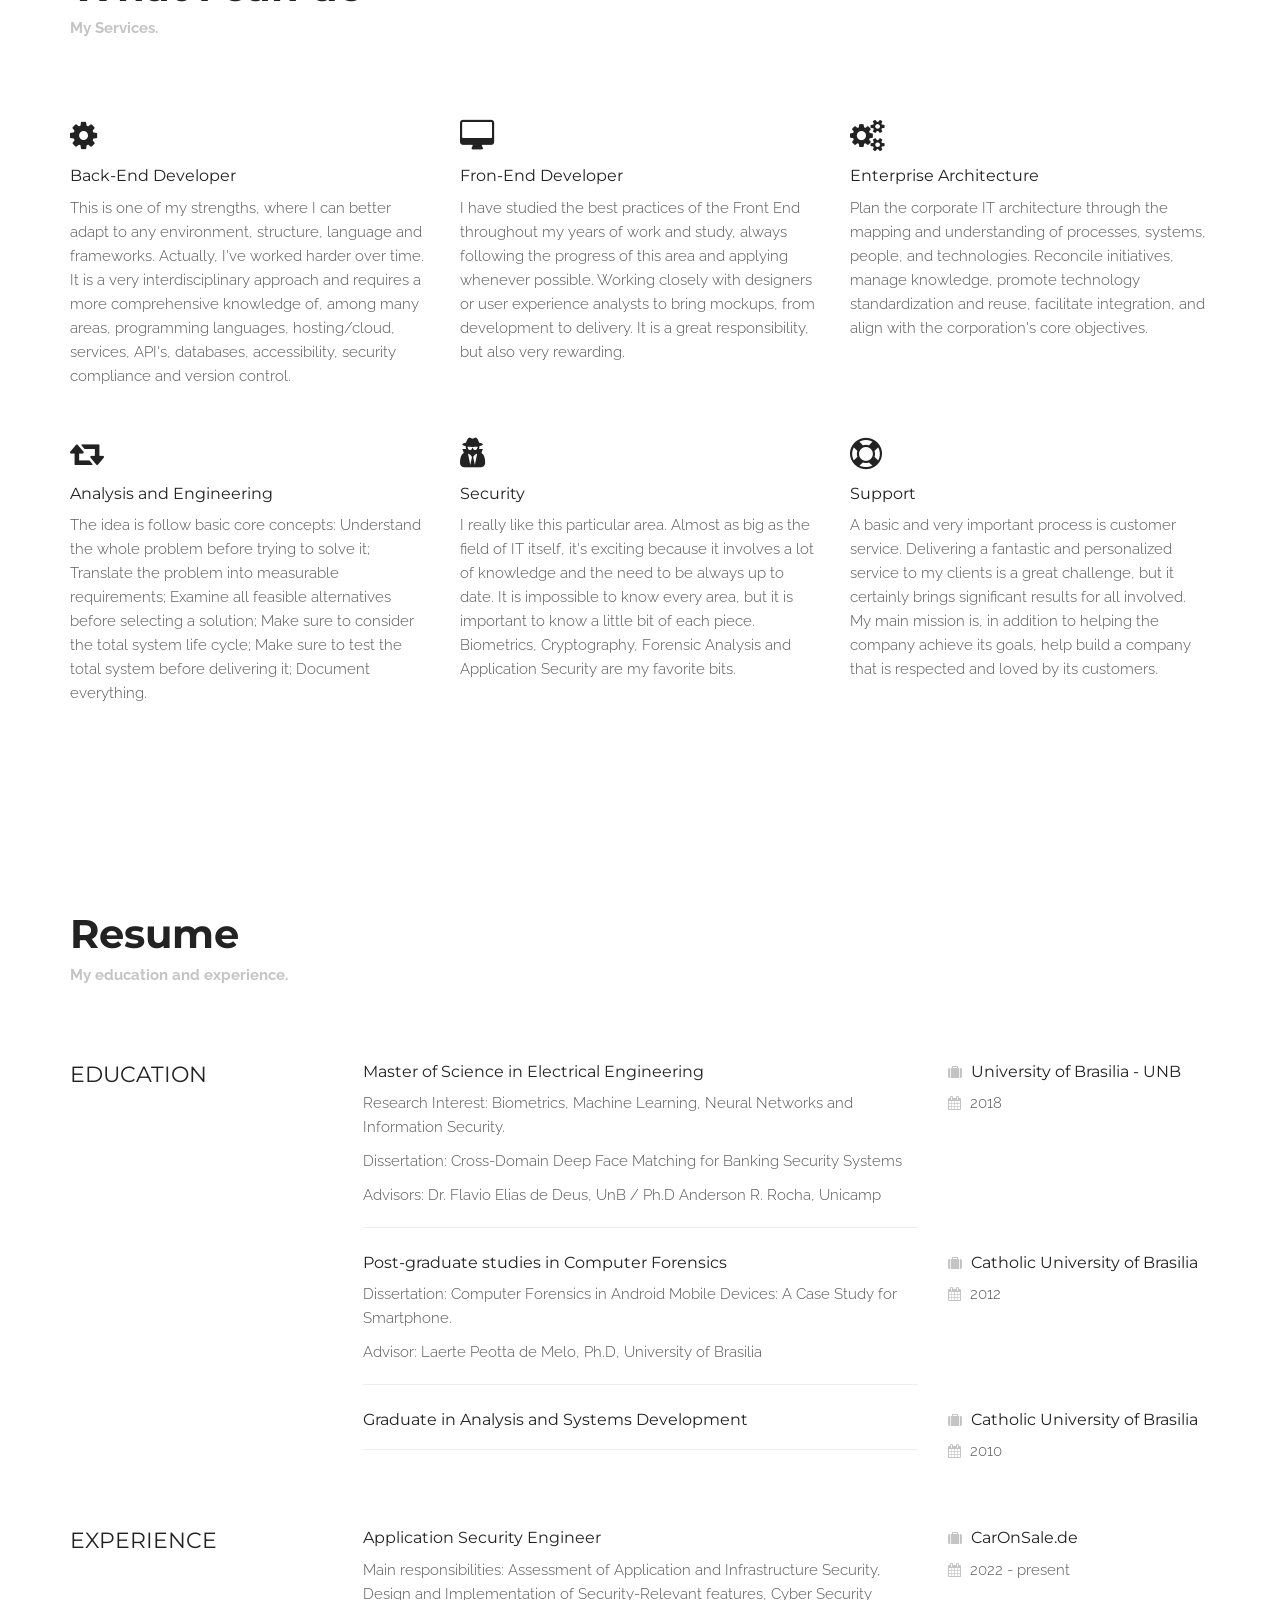
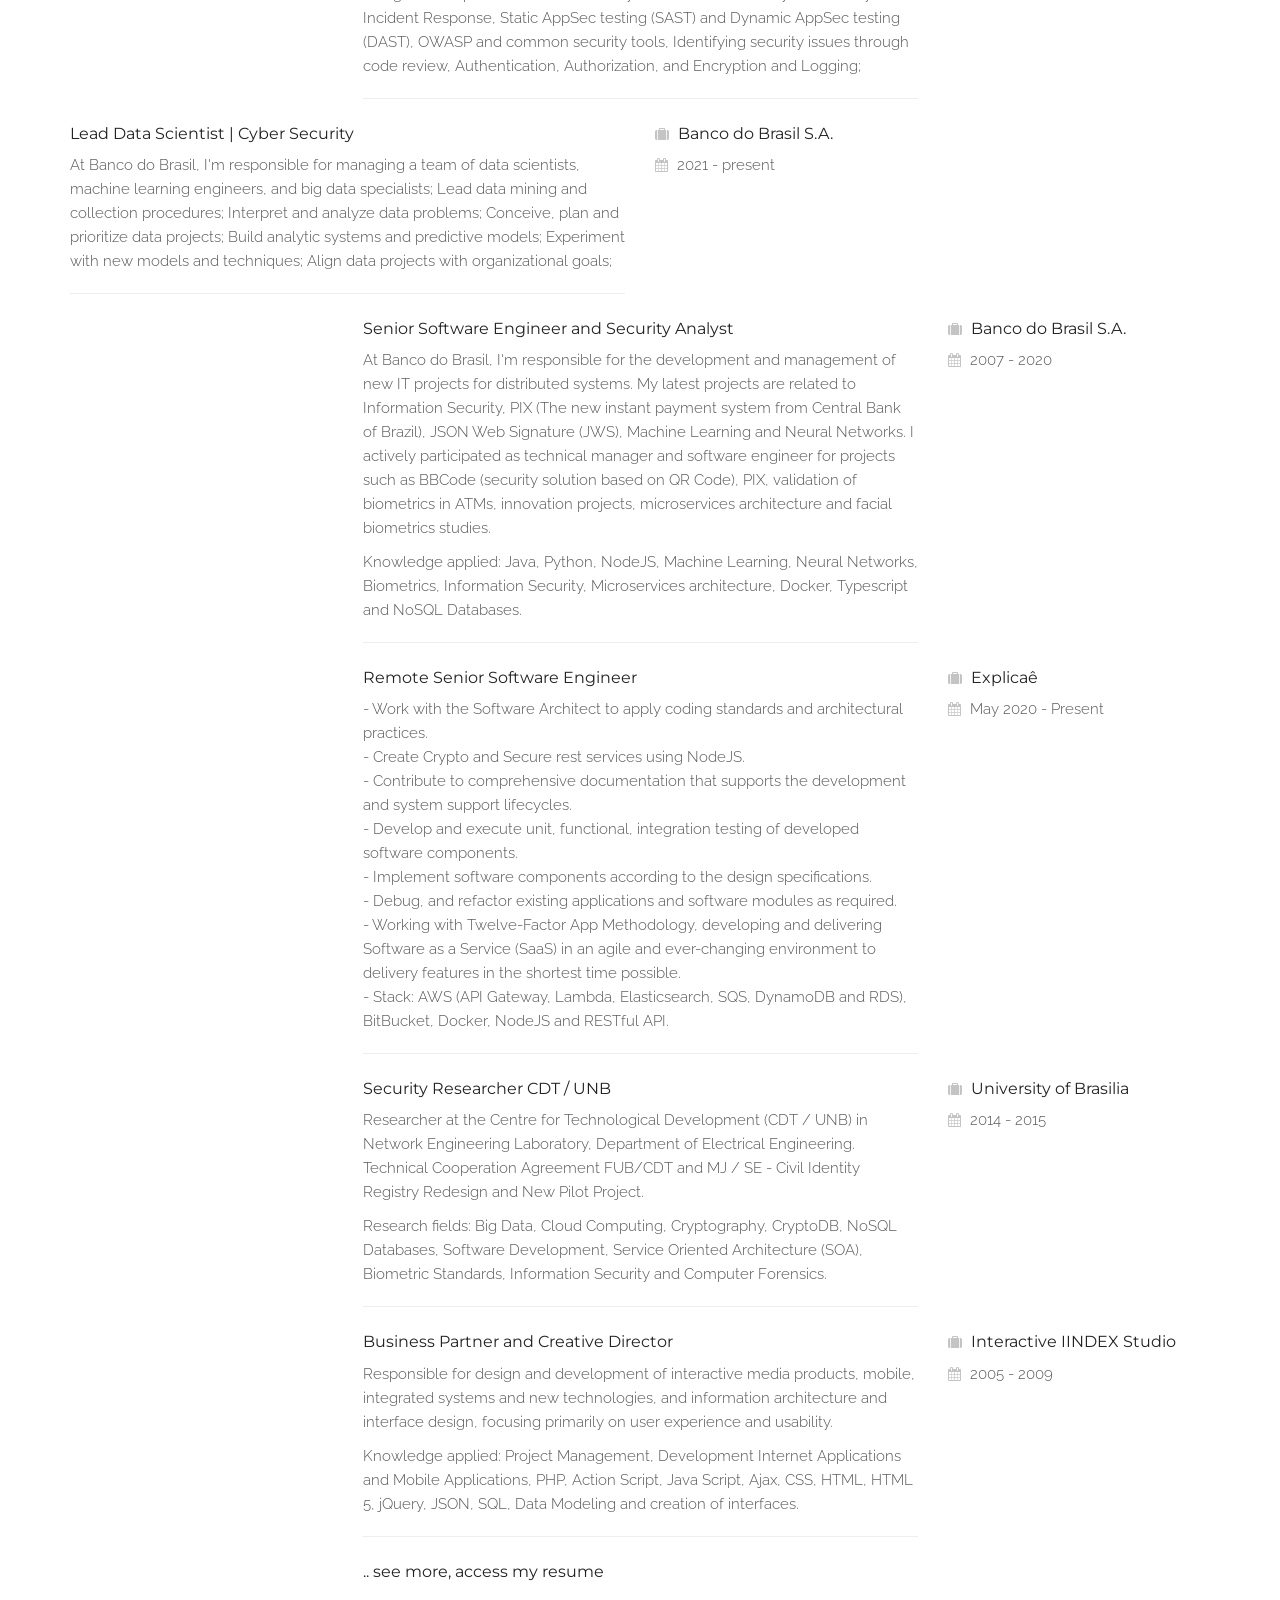
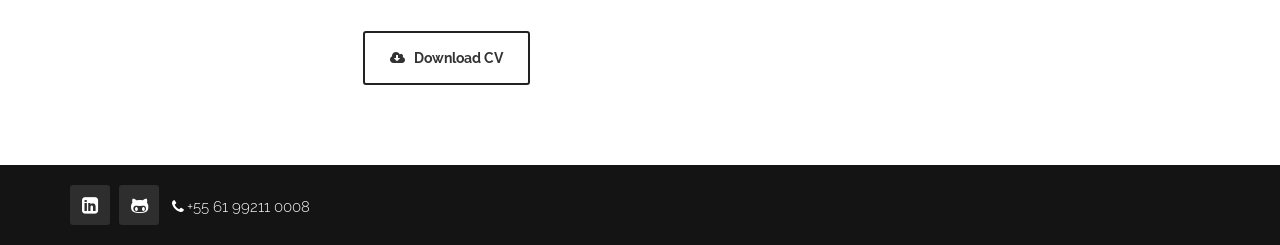
==== commit 36b6f38e: "atualiza resume html" ====
--- a/index.html
+++ b/index.html
@@ -14,7 +14,7 @@
 	<meta content="johnoliv@gmail.com" name="OWNER">
 	<meta content="General" name="RATING">
 	<meta content="index,follow" name="ROBOTS">
-	<meta name="copyright" content="2021 [johnatan.net]">
+	<meta name="copyright" content="2022 [johnatan.net]">
 	<meta name="MSSmartTagsPreventParsing" content="TRUE">
 	<title>Johnatan Oliveira - johnatan.net</title>
 	<meta name="verify-v1" content="P6yiMCvI8GOtOa2m2+alNCKmwLzjClPaSZYdPsxIdiE=" />
@@ -186,7 +186,7 @@
 
 					<div class="col-md-12 headline">
 						<h2>Johnatan Oliveira</h2>
-						<p>Lead Data Scientist | Cyber Security | Python, Machine Learning, NodeJS...</p>
+						<p>Lead Data Scientist | Application Security Engineer </p>
 					</div>
 
 					<div class="col-md-3 col-sm-6 hidden-xs">
@@ -247,6 +247,7 @@
 						<p>My name is Johnatan Oliveira (jow), currently living in Brasilia, Brazil.</p>
 						<p>I received my Master's degree in Electrical Engineering from University of Brasilia - Brazil in 2018, and my research interests are Biometrics, Machine Learning, Neural Networks and Application Security. I did post-graduate studies in Computer Forensics at UCB - Brazil.</p>
 						<p>At Banco do Brasil, I'm responsible for managing a team of data scientists, machine learning engineers, and big data specialists; Lead data mining and collection procedures; Interpret and analyze data problems; Conceive, plan and prioritize data projects; Build analytic systems and predictive models; Experiment with new models and techniques; Align data projects with organizational goals;</p>
+						<p>At CarOnSale (caronsale.de), I work as Application Security Engineer;</p>
 					</div>
 
 				</div><!-- .row -->
@@ -431,7 +432,19 @@
 					</div>
 
 					<div class="col-md-6 col-sm-8 resume-item wow bounceInUp">
-						<h4> Lead Data Scientist | Cyber Security</h4>
+						<h4>Application Security Engineer</h4>
+						<p>Main responsibilities: Assessment of Application and Infrastructure Security, Design and Implementation of Security-Relevant features, Cyber Security Incident Response, Static AppSec testing (SAST) and Dynamic AppSec testing (DAST), OWASP and common security tools, Identifying security issues through code review, Authentication, Authorization, and Encryption and Logging;</p>
+						<hr class="hidden-xs">
+					</div>
+
+					<div class="col-md-3 col-sm-4 resume-place wow bounceInRight">
+						<h4><i class="fa fa-suitcase"></i> CarOnSale.de</h4>
+						<i class="fa fa-calendar"></i> 2022 - present
+						<hr class="visible-xs">
+					</div>
+
+					<div class="col-md-6 col-sm-8 resume-item wow bounceInUp">
+						<h4>Lead Data Scientist | Cyber Security</h4>
 						<p>At Banco do Brasil, I'm responsible for managing a team of data scientists, machine learning engineers, and big data specialists; Lead data mining and collection procedures; Interpret and analyze data problems; Conceive, plan and prioritize data projects; Build analytic systems and predictive models; Experiment with new models and techniques; Align data projects with organizational goals;</p>
 						<hr class="hidden-xs">
 					</div>
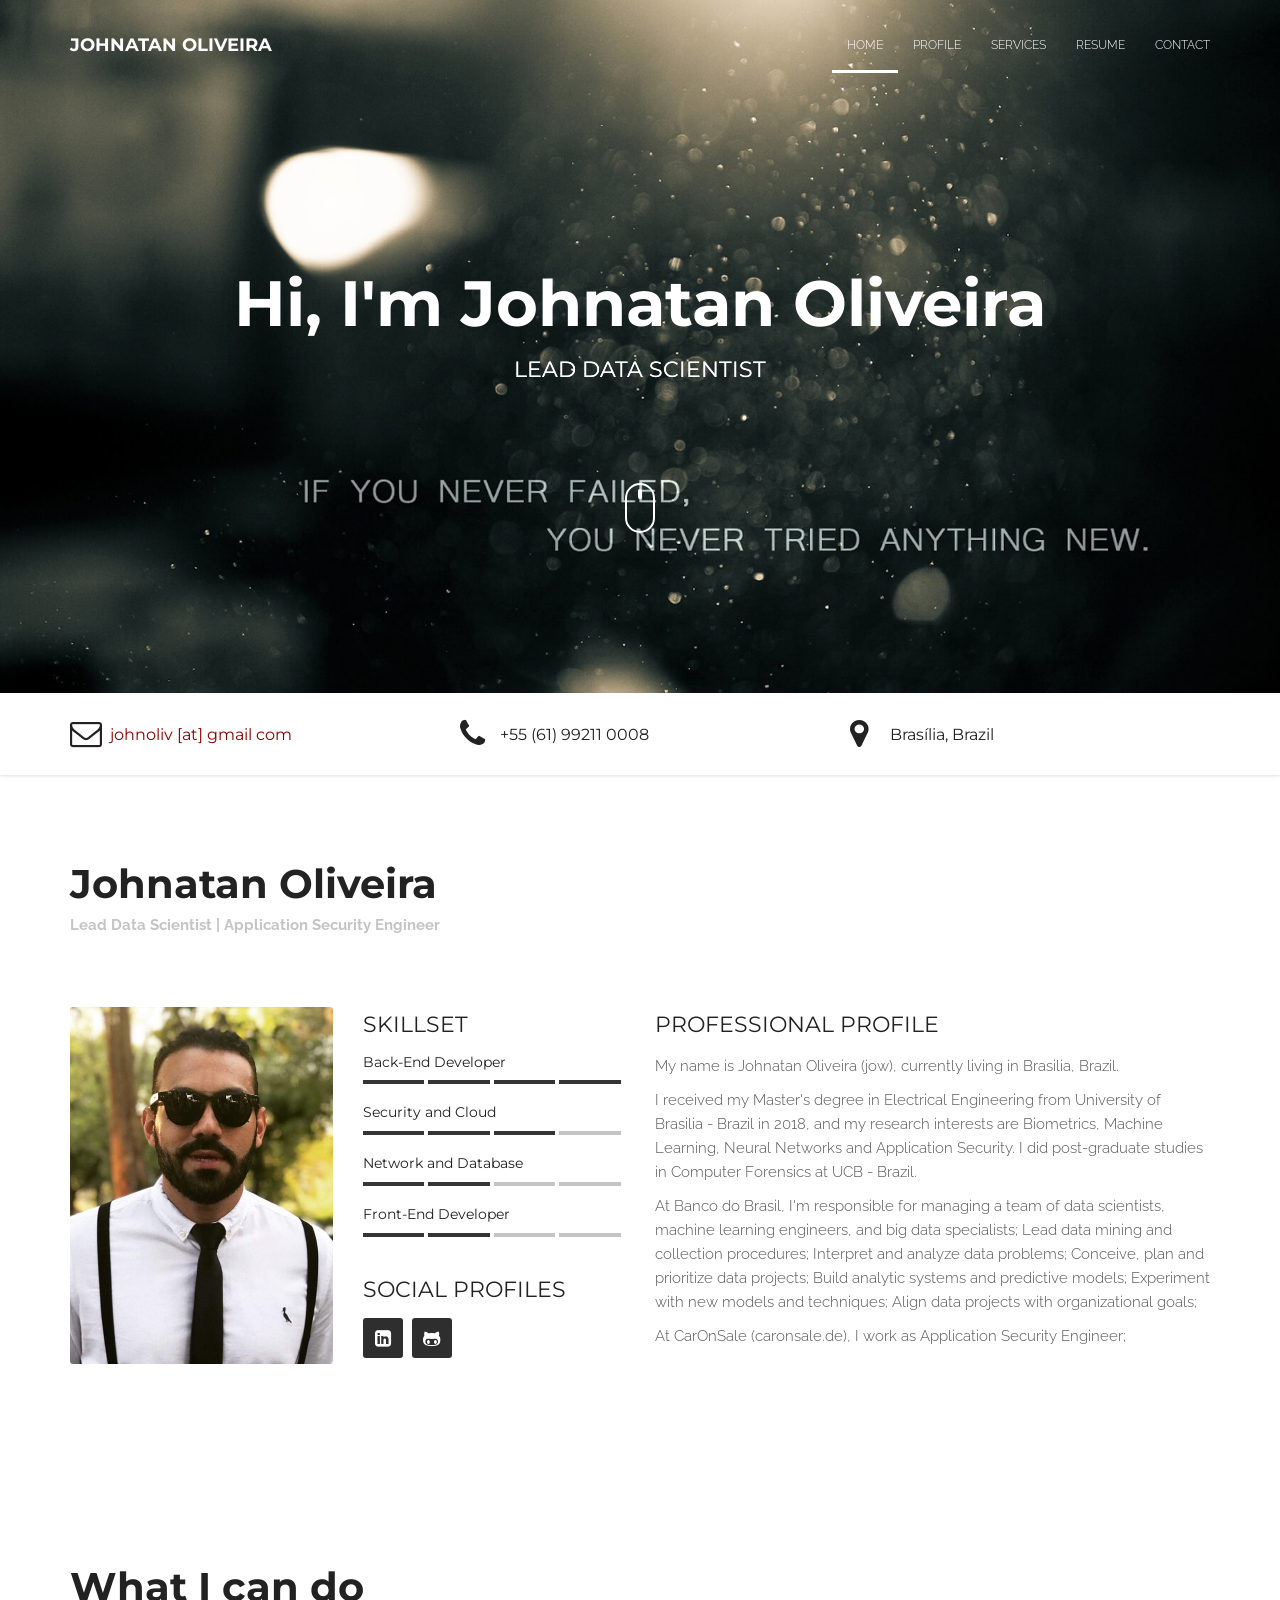
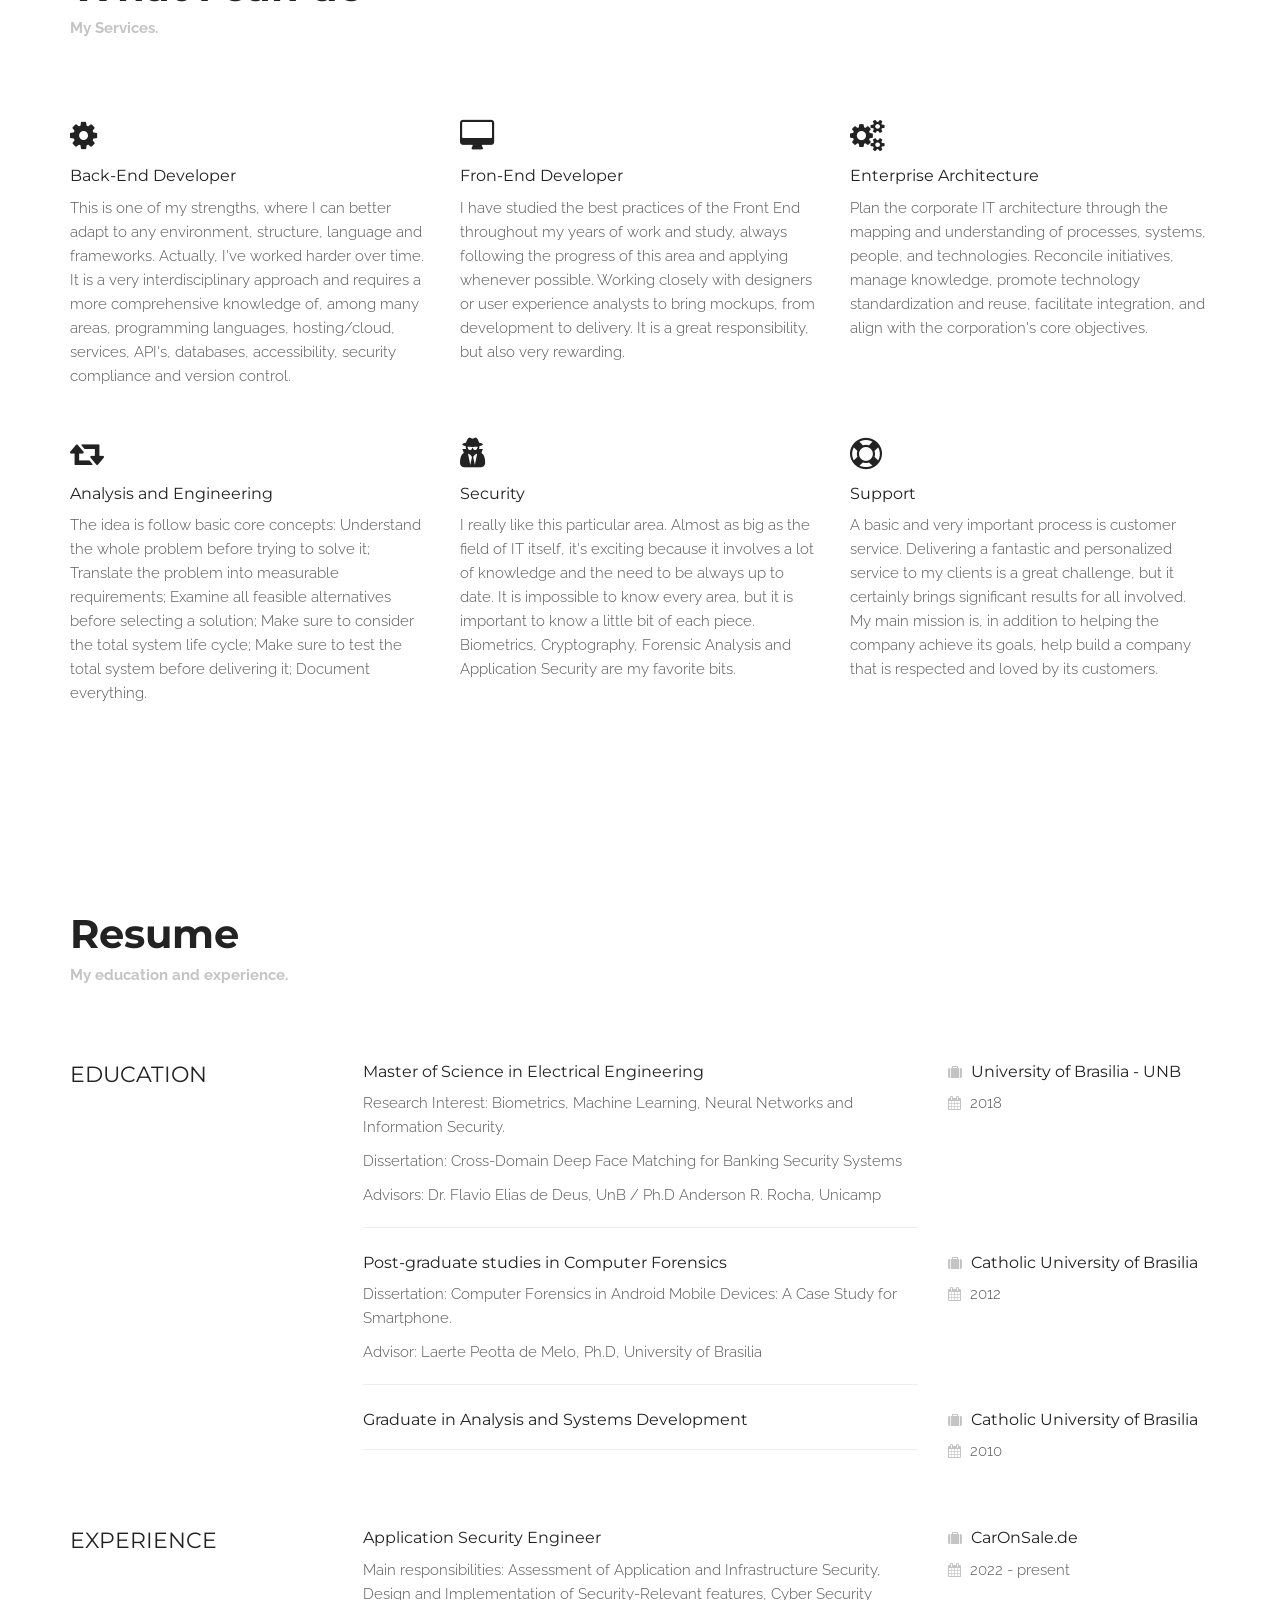
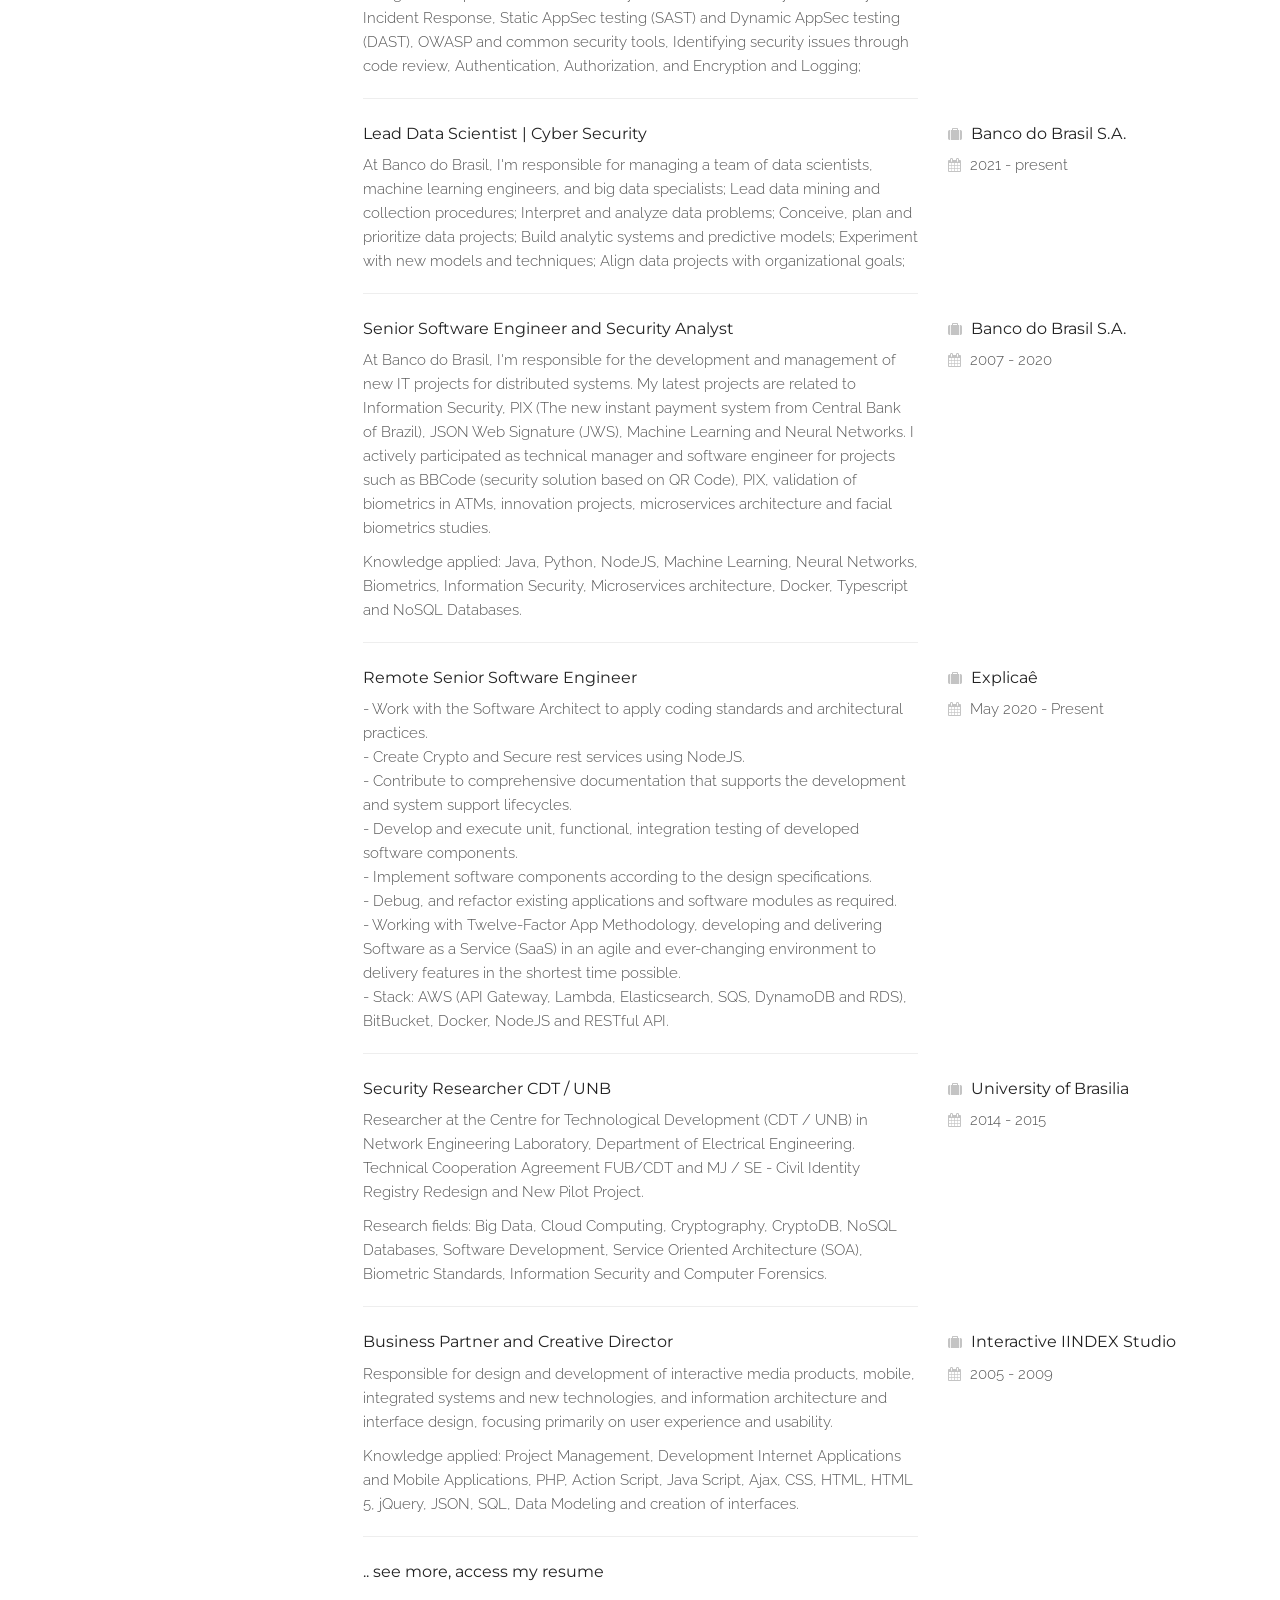
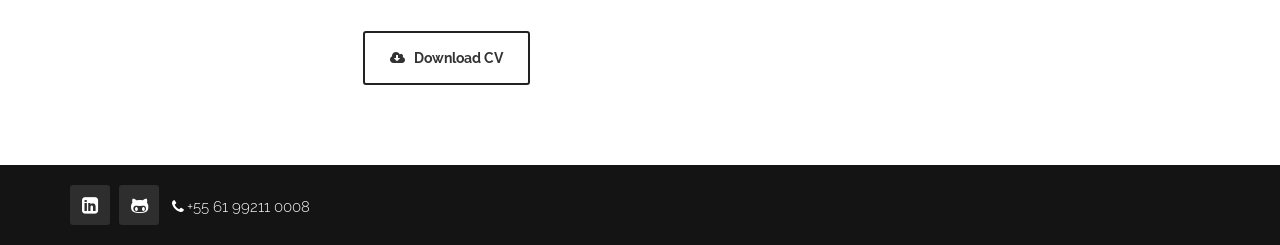
==== commit 99ad23fc: "atualiza resume html 3" ====
--- a/index.html
+++ b/index.html
@@ -120,7 +120,7 @@
 
 						<div class="hello wow bounceInDown">
 							<h1>Hi, I'm Johnatan Oliveira</h1>
-							<h3><span class="rotate">Lead Data Scientist | Cyber Security | Python, Machine Learning, NodeJS...</span></h3>
+							<h3><span class="rotate">Lead Data Scientist | Application Security Engineer | Python, Machine Learning, Node, Typescript...</span></h3>
 						</div>
 
 						<a href="#profile">
@@ -443,7 +443,7 @@
 						<hr class="visible-xs">
 					</div>
 
-					<div class="col-md-6 col-sm-8 resume-item wow bounceInUp">
+					<div class="col-md-6 col-md-offset-3 col-sm-8 resume-item wow bounceInUp">
 						<h4>Lead Data Scientist | Cyber Security</h4>
 						<p>At Banco do Brasil, I'm responsible for managing a team of data scientists, machine learning engineers, and big data specialists; Lead data mining and collection procedures; Interpret and analyze data problems; Conceive, plan and prioritize data projects; Build analytic systems and predictive models; Experiment with new models and techniques; Align data projects with organizational goals;</p>
 						<hr class="hidden-xs">
